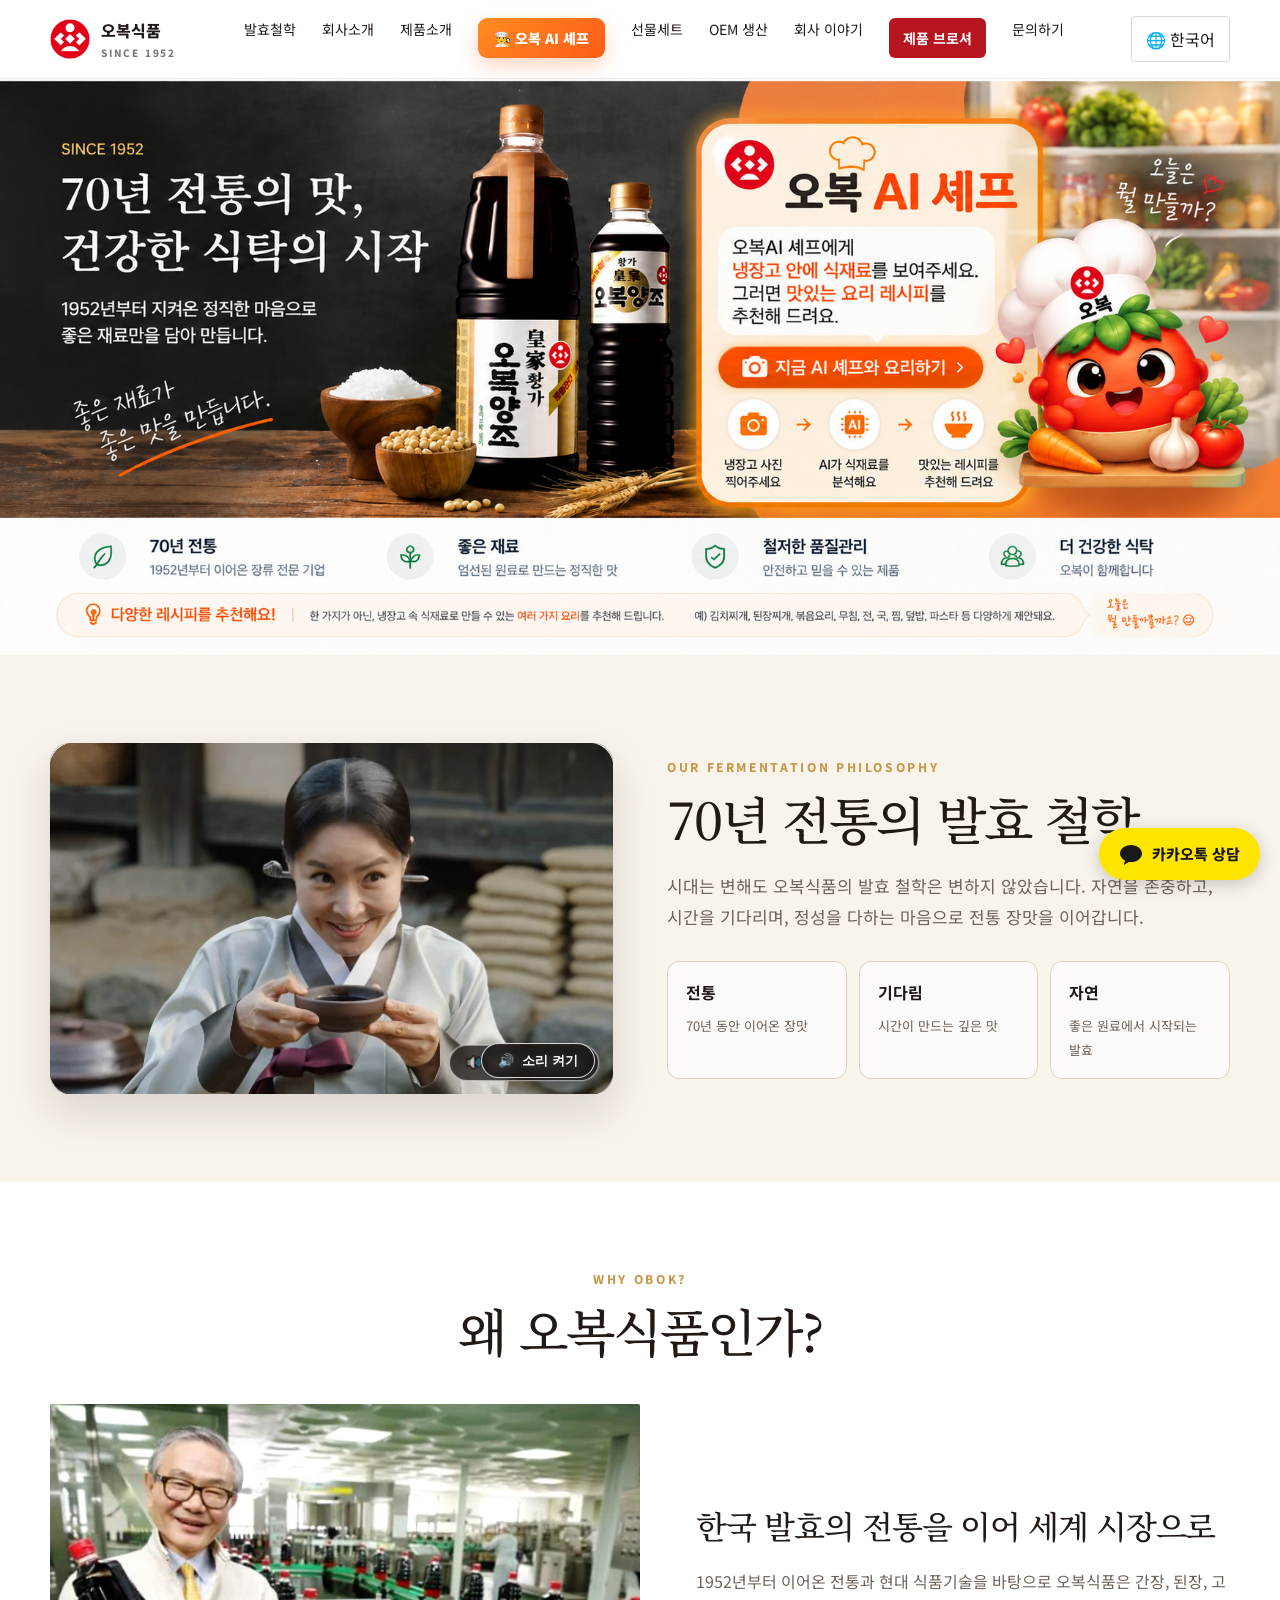
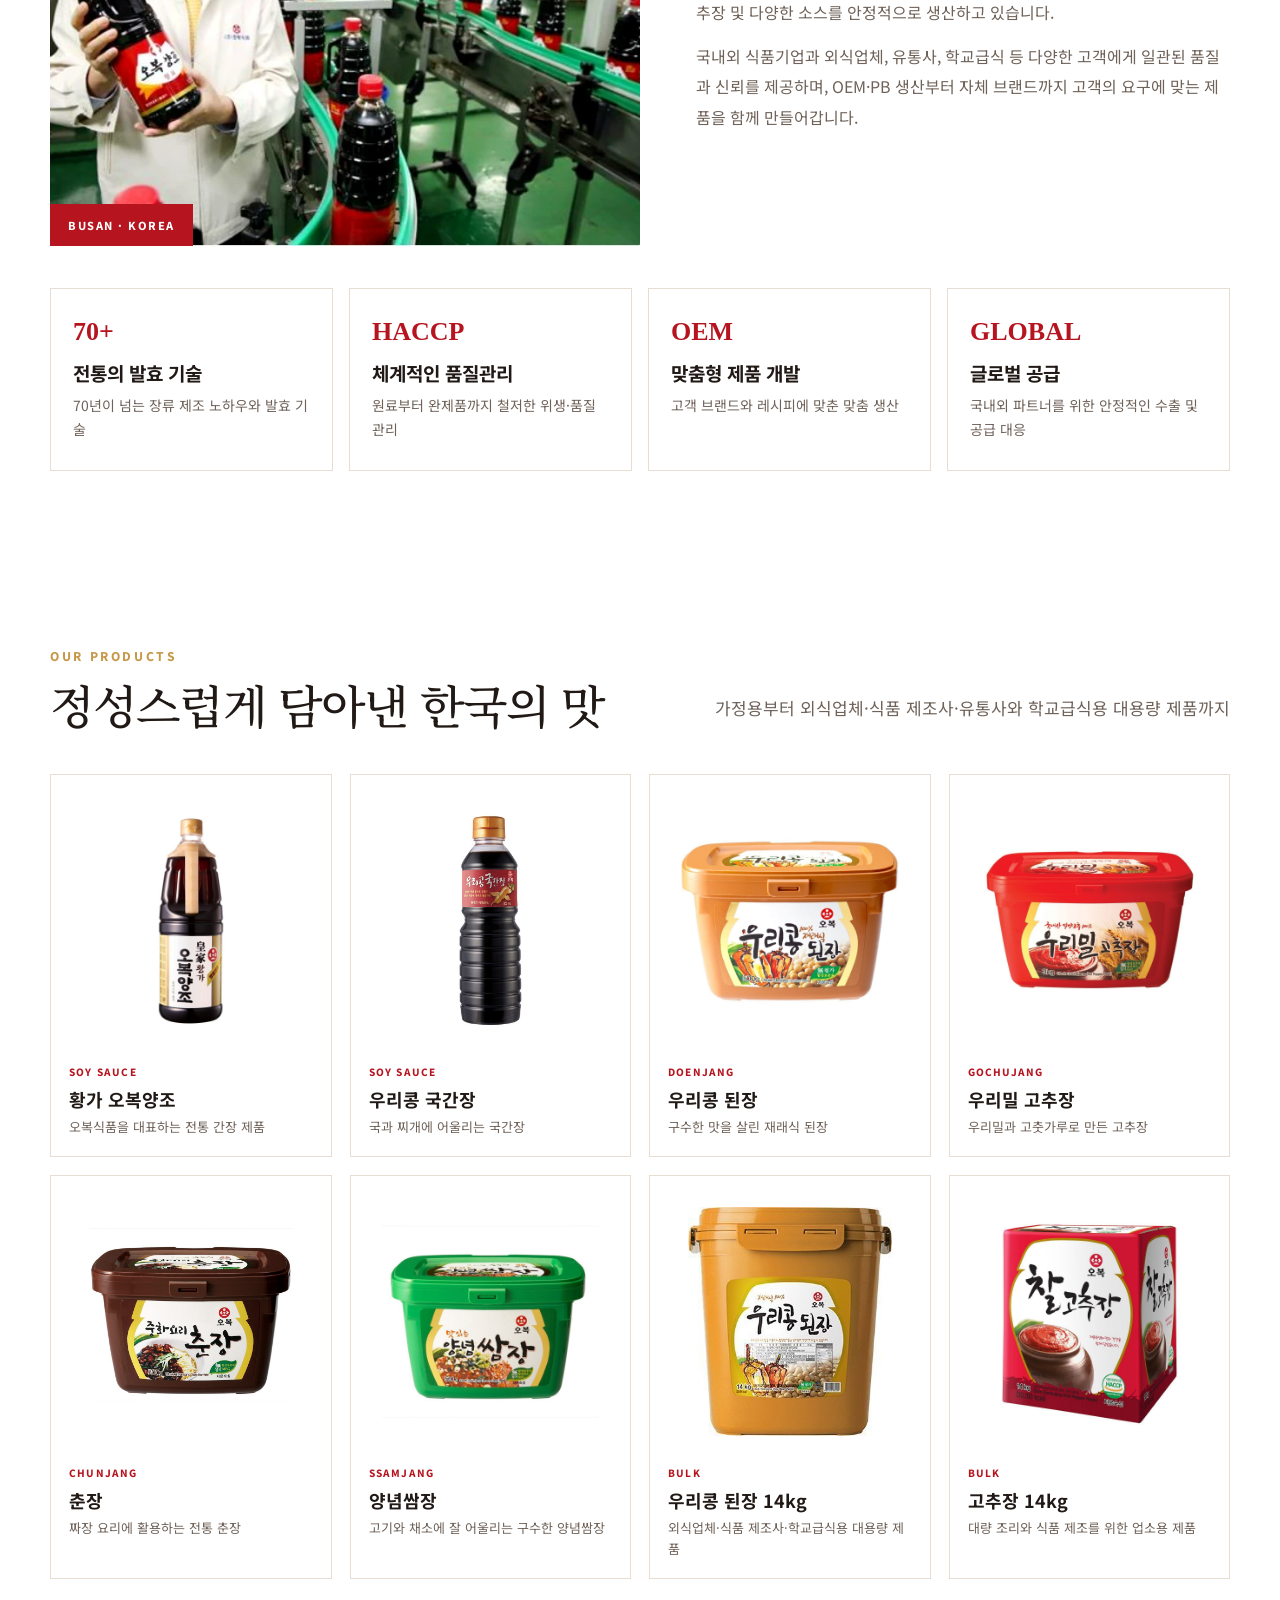
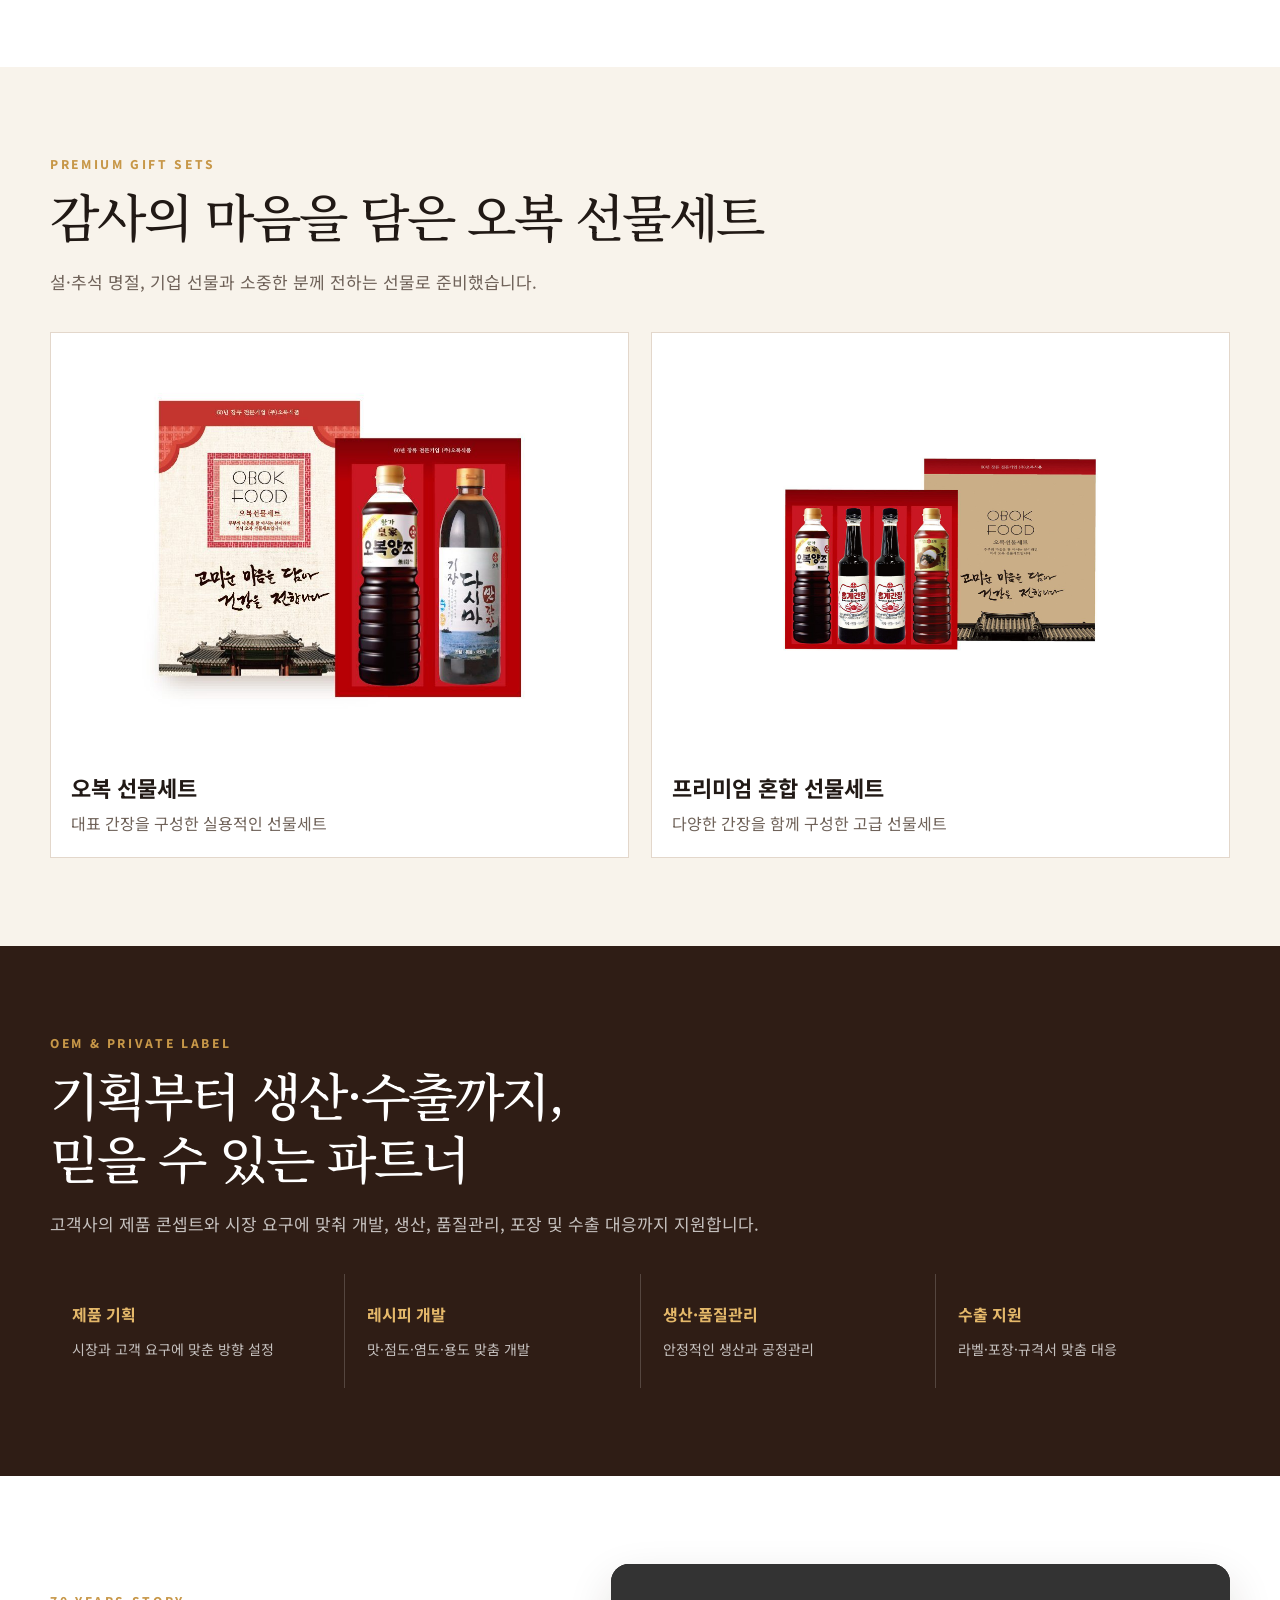
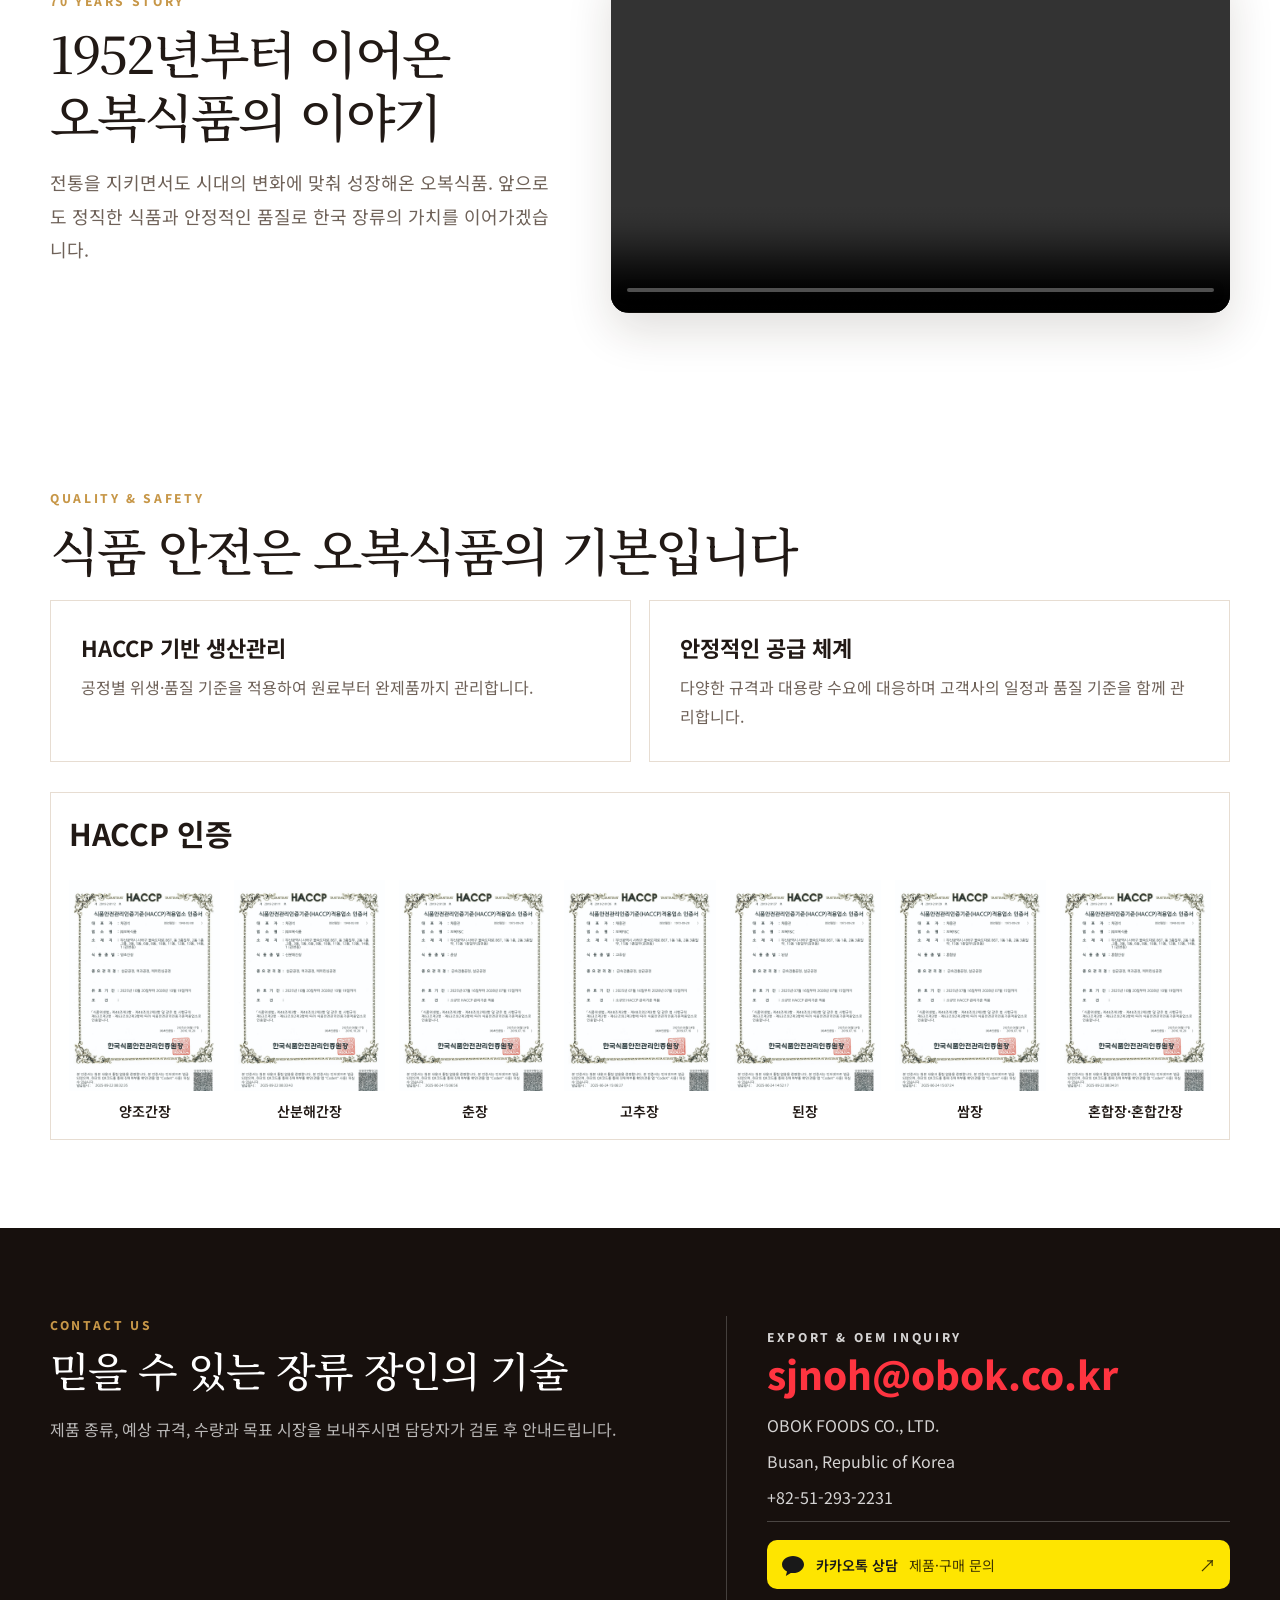
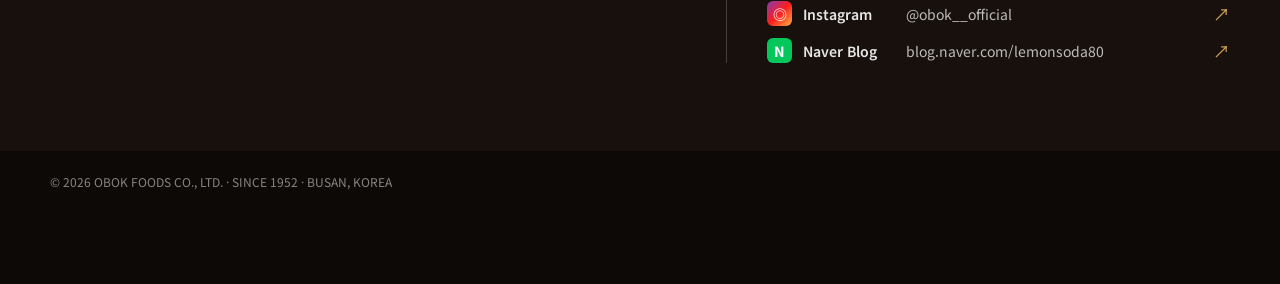
==== index.html @ f8848c3d "Add files via upload" ====
<!DOCTYPE html>
<html lang="ko">
<head>
<meta charset="utf-8">
<meta name="viewport" content="width=device-width,initial-scale=1,viewport-fit=cover">
<meta name="theme-color" content="#ffffff">
<title>오복식품 | 한국 장류·소스 제조업체 | OEM·PB 생산</title>
<meta name="description" content="1952년 설립된 오복식품. 간장, 된장, 고추장, 춘장과 다양한 소스를 생산하며 OEM·PB·학교급식·대용량 제품을 제공합니다.">
<link rel="canonical" href="https://obokfoods.com/">
<link rel="alternate" hreflang="ko" href="https://obokfoods.com/">
<link rel="alternate" hreflang="en" href="https://obokfoods.com/en/">
<link rel="alternate" hreflang="zh-CN" href="https://obokfoods.com/cn/">
<link rel="alternate" hreflang="ru" href="https://obokfoods.com/ru/">
<link rel="alternate" hreflang="es" href="https://obokfoods.com/es/">
<link rel="alternate" hreflang="x-default" href="https://obokfoods.com/en/">
<meta property="og:type" content="website">
<meta property="og:site_name" content="OBOK Foods">
<meta property="og:url" content="https://obokfoods.com/">
<meta property="og:title" content="오복식품 | 70년 전통의 장맛">
<meta property="og:description" content="정통 한국 장류를 만드는 믿을 수 있는 파트너">
<meta property="og:image" content="https://obokfoods.com/assets/obok-hero-ko-wide-final.jpg">
<style>
:root{
  --red:#b61520;--brown:#2f1d15;--gold:#c79748;--cream:#f8f3eb;
  --ink:#211915;--muted:#6f6259;--line:#e7ddd2;--white:#fff;
}
*{box-sizing:border-box}
html{scroll-behavior:smooth}
body{margin:0;color:var(--ink);font-family:"Noto Sans KR",sans-serif;background:#fff}
img,video{display:block;max-width:100%}
a{text-decoration:none;color:inherit}
.container{width:min(1180px,calc(100% - 40px));margin:auto}
header{position:sticky;top:0;z-index:100;background:rgba(255,255,255,.97);border-bottom:1px solid #eee}
.nav{height:78px;display:flex;align-items:center;justify-content:space-between;gap:24px}
.brand{display:flex;align-items:center;gap:11px;font-weight:800}
.brand img{width:40px;height:40px;object-fit:contain}
.brand small{display:block;font-size:10px;letter-spacing:.18em;color:#777;margin-top:3px}
.menu{display:flex;gap:26px;font-size:14px}
.lang{position:relative}
.lang summary{cursor:pointer;list-style:none;border:1px solid #d6d6d6;padding:10px 14px;border-radius:4px}
.lang-list{display:none;position:absolute;right:0;top:46px;background:#fff;border:1px solid #ddd;width:150px;box-shadow:0 12px 30px rgba(0,0,0,.12)}
.lang[open] .lang-list{display:block}
.lang-list a{display:block;padding:11px 14px}

/* HERO */
.hero{
  position:relative;
  min-height:0;
  aspect-ratio:1600 / 900;
  background-image:url("assets/obok-hero-ko-20260818.jpg");
  background-size:cover;
  background-position:center;
  background-repeat:no-repeat;
  overflow:hidden;
}
.hero::after{
  content:"";
  position:absolute;inset:0;
  background:transparent;
  pointer-events:none;
}
.hero-copy{opacity:0;pointer-events:none;
  position:relative;z-index:2;
  width:min(1180px,calc(100% - 40px));
  margin:auto;
  padding-top:235px;
}
.hero-copy-inner{max-width:520px;padding-left:28px}
.hero-kicker{font-family:"Noto Serif KR",serif;font-size:18px;letter-spacing:.04em;color:#ad1720;margin-bottom:16px}
.hero h1{
  font-family:"Noto Serif KR",serif;
  margin:0;
  font-size:clamp(42px,4.2vw,66px);
  line-height:1.12;
  letter-spacing:-.045em;
  font-weight:700;color:#2f1d15;
}
.hero h1 strong{display:block;color:#ad1720;font-weight:700;margin-top:5px}
.hero-lead{font-size:22px;font-weight:700;line-height:1.55;margin:24px 0 14px;color:#2f1d15;text-shadow:none}
.hero-desc{font-size:14px;line-height:1.8;color:#4a3a30;margin:0;text-shadow:none}

/* SECTIONS */
section.content{padding:88px 0}
.kicker{font-size:12px;font-weight:800;letter-spacing:.22em;color:var(--gold)}
h2{
  font-family:"Noto Serif KR",serif;
  font-size:clamp(34px,4vw,54px);line-height:1.22;letter-spacing:-.04em;
  margin:12px 0 20px;font-weight:500;
}
.section-copy{font-size:17px;line-height:1.85;color:var(--muted)}

/* Philosophy video */
.philosophy{background:var(--cream)}
.philosophy-wrap{display:grid;grid-template-columns:1fr 1fr;gap:54px;align-items:center}
.video-shell{border-radius:20px;overflow:hidden;background:#16120f;box-shadow:0 18px 45px rgba(39,26,17,.14)}
.video-shell video,.video-shell img{width:100%;aspect-ratio:16/10;object-fit:cover}.philosophy-video video{background:#16120f}
.philosophy-cards{display:grid;grid-template-columns:repeat(3,1fr);gap:12px;margin-top:28px}
.philosophy-card{padding:18px;border:1px solid #dfd2c4;background:rgba(255,255,255,.65);border-radius:12px}
.philosophy-card b{display:block;margin-bottom:8px}
.philosophy-card span{font-size:13px;color:var(--muted);line-height:1.55}

/* Why */
.why-head{text-align:center;max-width:750px;margin:0 auto 42px}
.why-grid{display:grid;grid-template-columns:repeat(4,1fr);gap:16px}
.why-card{padding:28px 22px;border:1px solid var(--line);background:#fff}
.why-card strong{display:block;color:var(--red);font:700 26px Georgia,serif;margin-bottom:12px}
.why-card h3{margin:0 0 8px;font-size:19px}
.why-card p{margin:0;color:var(--muted);font-size:14px;line-height:1.7}

/* Products */
.products{background:#fff}
.products-head{display:flex;align-items:end;justify-content:space-between;gap:30px;margin-bottom:34px}
.products-head h2{font-size:clamp(32px,3.6vw,48px);white-space:nowrap;margin-bottom:8px}.product-grid{display:grid;grid-template-columns:repeat(4,1fr);gap:18px}
.product-card{border:1px solid var(--line);background:#fff;padding:18px;transition:.25s}
.product-card:hover{transform:translateY(-4px);box-shadow:0 16px 34px rgba(38,24,15,.1)}
.product-image{height:255px;display:flex;align-items:center;justify-content:center;background:#fff;overflow:hidden}
.product-image img{width:100%;height:100%;object-fit:contain}
.product-card .tag{font-size:10px;color:var(--red);font-weight:800;letter-spacing:.12em;display:block;margin-top:16px}
.product-card h3{font-size:18px;margin:7px 0 5px}
.product-card p{font-size:13px;color:var(--muted);line-height:1.6;margin:0}

/* Gift */
.gifts{background:var(--cream)}
.gift-grid{display:grid;grid-template-columns:1fr 1fr;gap:22px;margin-top:34px}
.gift-card{background:#fff;border:1px solid #e3d7cb;padding:20px}
.gift-card img{width:100%;aspect-ratio:4/3;object-fit:contain;background:#fff}
.gift-card h3{font-size:22px;margin:16px 0 7px}
.gift-card p{margin:0;color:var(--muted);line-height:1.7}

/* OEM */
.oem{background:var(--brown);color:#fff}
.oem .section-copy{color:rgba(255,255,255,.72)}
.oem-grid{display:grid;grid-template-columns:repeat(4,1fr);gap:1px;background:rgba(255,255,255,.18);margin-top:34px}
.oem-grid div{background:var(--brown);padding:28px 22px}
.oem-grid b{color:#e4b86a;display:block;margin-bottom:10px}
.oem-grid span{color:rgba(255,255,255,.72);font-size:14px;line-height:1.6}

/* Story / history */
.story-wrap{display:grid;grid-template-columns:.9fr 1.1fr;gap:54px;align-items:center}
.story-video{border-radius:18px;overflow:hidden;background:#12100e;box-shadow:0 18px 45px rgba(39,26,17,.14)}
.story-video video{width:100%;aspect-ratio:16/9;object-fit:cover}
.story-copy .quote{font-size:18px;color:var(--muted);line-height:1.85}

/* Quality / Contact */
.quality{background:#fff}
.quality-grid{display:grid;grid-template-columns:1fr 1fr;gap:18px}
.quality-box{border:1px solid var(--line);padding:30px}
.quality-box h3{font-size:22px;margin:0 0 10px}
.quality-box p{margin:0;color:var(--muted);line-height:1.8}.haccp-photo{margin-top:30px;border:1px solid var(--line);background:#fff;padding:18px}.haccp-photo img{width:100%;height:auto}
.contact{background:#17100d;color:#fff}
.contact-wrap{display:grid;grid-template-columns:1.1fr .9fr;gap:60px}
.contact p{color:rgba(255,255,255,.7);line-height:1.8}
.contact-info{border-left:1px solid rgba(255,255,255,.2);padding-left:40px}
.email{color:#ff3440;font-size:clamp(27px,3vw,40px);font-weight:800;word-break:break-all}
.contact-info div:not(.email){margin-top:12px;color:rgba(255,255,255,.82)}
footer{padding:22px 0;background:#0d0907;color:rgba(255,255,255,.5);font-size:12px}

@media(max-width:960px){
  .menu{display:none}
  .philosophy-wrap,.story-wrap,.contact-wrap{grid-template-columns:1fr}
  .product-grid{grid-template-columns:repeat(2,1fr)}
  .why-grid,.oem-grid{grid-template-columns:repeat(2,1fr)}
  .contact-info{border-left:0;border-top:1px solid rgba(255,255,255,.2);padding:28px 0 0}
}
@media(max-width:650px){
  .nav{height:68px}
  .hero-copy{opacity:0;pointer-events:none;width:calc(100% - 28px)}
  .hero{min-height:590px;background-position:62% top}
  .hero-copy{opacity:0;pointer-events:none;padding-top:300px}
  .hero-copy-inner{max-width:100%}
  .hero h1{font-size:38px}
  .hero-lead{font-size:19px}
  .hero-desc{font-size:14px}
  section.content{padding:58px 0}
  .philosophy-cards,.product-grid,.why-grid,.gift-grid,.oem-grid,.quality-grid{grid-template-columns:1fr}
  .products-head{display:block}.products-head h2{white-space:normal;font-size:34px}
  .product-image{height:235px}
}

.philosophy-video{position:relative}
.sound-toggle{
 position:absolute;right:18px;bottom:16px;z-index:4;display:flex;align-items:center;gap:8px;
 border:1px solid rgba(255,255,255,.82);border-radius:999px;padding:10px 16px;
 background:rgba(24,20,17,.78);color:#fff;font:700 13px/1 "Malgun Gothic","Apple SD Gothic Neo",Arial,sans-serif;
 cursor:pointer;box-shadow:0 4px 16px rgba(0,0,0,.18);backdrop-filter:blur(6px)
}
.sound-toggle:hover{background:rgba(24,20,17,.92)}
.sound-toggle:focus-visible{outline:3px solid rgba(240,192,106,.7);outline-offset:3px}
@media(max-width:650px){.sound-toggle{right:12px;bottom:12px;padding:9px 13px;font-size:12px}}


.why-obok{background:#fff}
.why-story{
  display:grid;
  grid-template-columns:1.05fr .95fr;
  gap:56px;
  align-items:center;
  margin-top:26px;
}
.why-photo{position:relative}
.why-photo img{
  width:100%;
  aspect-ratio:4/3;
  object-fit:cover;
  border-radius:2px;
}
.why-photo-label{
  position:absolute;left:0;bottom:0;
  background:#b61520;color:#fff;
  padding:13px 18px;
  font-size:11px;font-weight:800;letter-spacing:.14em;
}
.why-copy h3{
  margin:0 0 20px;
  font-family:"Noto Serif KR",serif;
  font-size:clamp(27px,2.5vw,38px);
  line-height:1.32;
  white-space:nowrap;
  letter-spacing:-.04em;
  font-weight:500;
}
.why-copy p{
  margin:0 0 14px;
  color:var(--muted);
  font-size:16px;
  line-height:1.9;
}
.why-grid-spaced{margin-top:42px}
@media(max-width:960px){
  .why-story{grid-template-columns:1fr;gap:30px}
}


@media(min-width:651px) and (max-width:1180px){
  .hero{background-size:auto 100%;background-position:right center}
}

.contact-title{font-size:clamp(30px,3.2vw,46px);white-space:nowrap}
@media(max-width:650px){
  .why-copy h3{white-space:normal;font-size:31px}
  .contact-title{white-space:normal;font-size:34px}
}


@media(max-width:650px){
  .hero{
    min-height:610px;
    background-size:auto 100%;
    background-position:64% center;
  }
  .hero::after{
    background:linear-gradient(
      180deg,
      rgba(255,255,255,.86) 0%,
      rgba(255,255,255,.68) 36%,
      rgba(255,255,255,.18) 62%,
      rgba(255,255,255,0) 78%
    );
  }
  .hero-copy{opacity:0;pointer-events:none;
    padding-top:285px;
  }
  .hero-copy-inner{
    padding-left:0;
    max-width:100%;
  }
}


@media(max-width:650px){
  .hero{
    min-height:0;
    aspect-ratio:1600 / 900;
    background-size:cover;
    background-position:center;
  }
  .hero-copy{display:none}
}


.haccp-title{font-family:"Noto Sans KR",sans-serif;font-size:30px;margin:0 0 24px}
.haccp-cert-grid{display:grid;grid-template-columns:repeat(7,minmax(0,1fr));gap:14px;align-items:start}
.haccp-cert-grid figure{margin:0;text-align:center}
.haccp-cert-grid img{width:100%;aspect-ratio:0.707/1;object-fit:contain;background:#fff}
.haccp-cert-grid figcaption{font-family:"Noto Sans KR",sans-serif;font-size:14px;font-weight:600;margin-top:9px}
@media(max-width:1100px){.haccp-cert-grid{grid-template-columns:repeat(4,1fr)}}
@media(max-width:700px){.haccp-cert-grid{grid-template-columns:repeat(2,1fr)}}
.menu a[href="/brochure/"]{
  background:#b61520;
  color:#fff !important;
  padding:9px 14px;
  border-radius:6px;
  font-weight:700;
  transition:all .2s ease;
  display:inline-flex;
align-items:center;
justify-content:center;
line-height:1;
position:relative;
top:-1px;  
}

.menu a[href="/brochure/"]:hover{
  background:#94111a;
  color:#fff !important;
  transform:translateY(-1px);
}  
</style>

<style id="obok-v23-hero-final">
/* V23: desktop = true wide banner, mobile = original portrait photo */
.hero{
  position:relative!important;
  width:100%!important;
  height:clamp(480px,39vw,620px)!important;
min-height:0!important;
aspect-ratio:auto!important;
  overflow:hidden!important;
  background:#282926!important;
  padding:0!important;
}
.hero-picture{
  position:absolute!important;
  inset:0!important;
  display:block!important;
  width:100%!important;
  height:100%!important;
}
.obok-main-hero-image{
  display:block!important;
  width:100%!important;
  height:100%!important;
  object-fit:contain!important;
  object-position:right center!important;
}
.hero::after{
  content:""!important;
  position:absolute!important;
  inset:0!important;
  background:linear-gradient(90deg,rgba(13,13,12,.34) 0%,rgba(13,13,12,.13) 38%,rgba(13,13,12,0) 56%)!important;
  pointer-events:none!important;
}
.hero-copy{
  opacity:1!important;
  pointer-events:auto!important;
  position:absolute!important;
  z-index:3!important;
  inset:0!important;
  width:min(1180px,calc(100% - 40px))!important;
  margin:auto!important;
  padding:0!important;
  display:flex!important;
  align-items:center!important;
}
.hero-copy-inner{
  max-width:620px!important;
  padding-left:0!important;
  transform:translateY(-2%)!important;
}
.hero-kicker{
  font-family:"Noto Sans KR",sans-serif!important;
  font-size:14px!important;
  font-weight:700!important;
  letter-spacing:.16em!important;
  color:#d4a653!important;
  margin-bottom:17px!important;
}
.hero h1{
  font-family:"Noto Serif KR",serif!important;
  margin:0!important;
  font-size:clamp(42px,4.1vw,68px)!important;
  line-height:1.25!important;
  letter-spacing:-.045em!important;
  font-weight:600!important;
  color:#fff!important;
  text-shadow:0 2px 15px rgba(0,0,0,.22)!important;
}
.hero-lead{
  font-family:"Noto Sans KR",sans-serif!important;
  font-size:clamp(16px,1.35vw,21px)!important;
  font-weight:500!important;
  line-height:1.75!important;
  margin:25px 0 0!important;
  color:rgba(255,255,255,.90)!important;
  text-shadow:0 1px 8px rgba(0,0,0,.28)!important;
}

/* Keep existing product/photo ratio fixes */
.product-image img{width:100%!important;height:100%!important;object-fit:contain!important;object-position:center!important;padding:13px!important}
.product-card:first-child .product-image img{object-fit:contain!important;padding:13px!important}
.photo img{width:100%!important;height:auto!important;aspect-ratio:4/3!important;object-fit:contain!important;object-position:center!important;background:#fff!important}
.obok-video-card video,.obok-brand-video video{width:100%!important;height:100%!important}
.obok-brand-video{aspect-ratio:16/9!important}

@media(max-width:900px){
  .hero h1{font-size:42px!important}
  .hero-copy-inner{max-width:470px!important}
}
@media(max-width:768px){
  .hero{
    aspect-ratio:auto!important;
    height:72vh!important;
    min-height:520px!important;
    max-height:680px!important;
  }
  .obok-main-hero-image{
    object-fit:cover!important;
    object-position:center center!important;
  }
  .hero::after{background:none!important}
  .hero-copy{display:none!important}
}
</style>
<link rel="preconnect" href="https://fonts.googleapis.com">
<link rel="preconnect" href="https://fonts.gstatic.com" crossorigin>
<link href="https://fonts.googleapis.com/css2?family=Noto+Sans+KR:wght@400;500;600;700;800&family=Noto+Serif+KR:wght@500;600;700&display=swap" rel="stylesheet">

<style id="obok-hero-soft-blend-20260819-v2">
/* Desktop hero: place the photo on the right and fade its left edge into the dark copy area */
@media(min-width:769px){
  .hero{background:#20221f!important;}
  .hero-picture{
    inset:auto 0 0 auto!important;
    left:auto!important;
    right:0!important;
    top:0!important;
    bottom:0!important;
    width:62%!important;
    height:100%!important;
    overflow:hidden!important;
    -webkit-mask-image:linear-gradient(90deg,transparent 0%,rgba(0,0,0,.12) 7%,rgba(0,0,0,.42) 15%,rgba(0,0,0,.78) 25%,#000 38%)!important;
    mask-image:linear-gradient(90deg,transparent 0%,rgba(0,0,0,.12) 7%,rgba(0,0,0,.42) 15%,rgba(0,0,0,.78) 25%,#000 38%)!important;
    -webkit-mask-size:100% 100%!important;
    mask-size:100% 100%!important;
    -webkit-mask-repeat:no-repeat!important;
    mask-repeat:no-repeat!important;
  }
  .obok-main-hero-image{
    width:100%!important;
    height:100%!important;
    object-fit:cover!important;
    object-position:center center!important;
  }
  .hero::after{
    background:linear-gradient(90deg,rgba(25,27,24,.18) 0%,rgba(25,27,24,.10) 42%,rgba(25,27,24,0) 63%)!important;
  }
}
@media(max-width:768px){
  .hero-picture{
    inset:0!important;
    width:100%!important;
    height:100%!important;
    -webkit-mask-image:none!important;
    mask-image:none!important;
  }
  .obok-main-hero-image{object-fit:cover!important;object-position:center center!important;}
}

/* Contact social links */
.contact-social{margin-top:22px;padding-top:18px;border-top:1px solid rgba(255,255,255,.22);display:grid;gap:12px}
.contact-social a{display:flex;align-items:center;gap:11px;color:rgba(255,255,255,.9);font-size:14px;transition:.2s}
.contact-social a:hover{color:#fff;transform:translateX(2px)}
.social-icon{width:25px;height:25px;border-radius:6px;display:inline-flex;align-items:center;justify-content:center;font-weight:800;color:#fff;flex:0 0 25px}
.social-icon.instagram{background:linear-gradient(135deg,#833ab4,#fd1d1d,#fcb045)}
.social-icon.naver{background:#03c75a}
.social-name{min-width:92px;font-weight:600}
.social-value{color:rgba(255,255,255,.72)}
.social-arrow{margin-left:auto;color:#d4a653;font-size:17px}
@media(max-width:650px){.contact-social a{font-size:13px}.social-name{min-width:82px}.social-value{overflow-wrap:anywhere}}
</style>


<style id="obok-mobile-ai-chef-access-fix">
/* Mobile: keep the AI Chef directly accessible even when the desktop menu is hidden. */
.mobile-chef-link{display:none}
@media(max-width:960px){
  header .container.nav{gap:8px}
  .mobile-chef-link{
    display:inline-flex;align-items:center;justify-content:center;gap:4px;
    margin-left:auto;padding:9px 11px;border-radius:6px;
    background:#b61520;color:#fff;font-size:13px;font-weight:800;
    line-height:1;white-space:nowrap;box-shadow:0 2px 8px rgba(182,21,32,.18)
  }
  .mobile-chef-link:hover,.mobile-chef-link:focus{background:#94111a;color:#fff}
  .lang{margin-left:0}
}
@media(max-width:430px){
  header .container.nav{width:calc(100% - 24px)}
  .brand img{width:42px;height:42px}
  .brand span{font-size:20px}
  .brand small{font-size:10px}
  .mobile-chef-link{padding:9px 9px;font-size:12px}
  .lang summary{padding:9px 10px;font-size:13px}
}
@media(max-width:370px){
  .mobile-chef-link span{display:none}
  .mobile-chef-link{width:38px;padding:9px 0}
}
</style>

<style id="obok-home-v3-final">
.menu .ai-chef-nav-v3{
  display:inline-flex;align-items:center;justify-content:center;
  background:linear-gradient(135deg,#ff8c22,#ff5b16);color:#fff!important;
  padding:10px 16px;border-radius:9px;font-weight:900;
  box-shadow:0 8px 20px rgba(255,100,20,.26);position:relative;top:-1px;
}
.menu .ai-chef-nav-v3:hover{transform:translateY(-1px);box-shadow:0 10px 24px rgba(255,100,20,.33)}

.hero-v3{width:100%;background:#fff}
.hero-v3-desktop{position:relative;width:100%;overflow:hidden;background:#fff}
.hero-v3-desktop>img{display:block;width:100%;height:auto}
.hero-v3-cta-hit{
  position:absolute;left:57.1%;top:46.3%;width:20.2%;height:8.6%;
  border-radius:999px;z-index:3;
}
.hero-v3-cta-hit:hover{box-shadow:0 0 0 4px rgba(255,255,255,.20),0 0 28px rgba(255,116,28,.38)}
.hero-v3-mobile{display:none}

@media(max-width:768px){
  .hero-v3-desktop{display:none}
  .hero-v3-mobile{display:block;background:#fff}
  .hero-v3-product{
    position:relative;background:#292a27;overflow:hidden;
  }
  .hero-v3-product>img{
    width:100%;height:auto;object-fit:contain;object-position:center;
    display:block;background:#292a27;
  }
  .hero-v3-product::after{
    content:"";position:absolute;inset:0;
    background:linear-gradient(180deg,rgba(15,16,15,.03) 35%,rgba(15,16,15,.76) 100%);
    pointer-events:none;
  }
  .hero-v3-product-copy{
    position:absolute;z-index:2;left:22px;right:22px;bottom:24px;color:#fff;
    text-shadow:0 2px 10px rgba(0,0,0,.28);
  }
  .hero-v3-product-copy span{color:#f4b14a;font-weight:900;font-size:12px;letter-spacing:.14em}
  .hero-v3-product-copy h1{font-size:31px!important;line-height:1.24!important;margin:9px 0 12px!important;color:#fff!important}
  .hero-v3-product-copy p{font-size:15px;line-height:1.65;margin:0;font-weight:600}

  .hero-v3-mobile-ai{
    display:grid;grid-template-columns:1.2fr .8fr;align-items:end;gap:4px;
    min-height:430px;padding:24px 16px 0;
    background:linear-gradient(145deg,#ffb454,#ff7a22);color:#2e2118;overflow:hidden;
  }
  .hero-v3-mobile-copy{
    align-self:start;background:rgba(255,249,239,.96);border-radius:24px;
    padding:20px 17px;margin-bottom:18px;box-shadow:0 14px 30px rgba(135,63,18,.15);
  }
  .hero-v3-mobile-title{font-size:27px;font-weight:900;letter-spacing:-.05em;margin-bottom:13px}
  .hero-v3-mobile-title b{color:#f05b1a}
  .hero-v3-mobile-copy p{margin:0;background:#fff;padding:14px;border-radius:16px;font-size:14px;line-height:1.55}
  .hero-v3-mobile-copy em{font-style:normal;color:#f05b1a;font-weight:900}
  .hero-v3-mobile-btn{margin-top:13px;background:#f45c18;color:#fff;border-radius:999px;padding:12px 10px;text-align:center;font-weight:900}
  .hero-v3-mobile-steps{display:flex;justify-content:space-between;gap:6px;margin-top:13px;font-size:10px;font-weight:800;text-align:center}
  .hero-v3-mobile-ai>img{width:100%;align-self:end;filter:drop-shadow(0 12px 18px rgba(103,48,13,.20))}
  .hero-v3-mobile-features{
    display:grid;grid-template-columns:1fr 1fr;gap:1px;background:#e7e2d8;border-top:1px solid #e4dfd5;
  }
  .hero-v3-mobile-features>div{background:#faf8f3;padding:16px 14px}
  .hero-v3-mobile-features b{display:block;font-size:14px;margin-bottom:4px}
  .hero-v3-mobile-features small{display:block;color:#746b63;line-height:1.4;font-size:11px}
}
</style>


<style id="obok-mobile-ai-polish-v4">
@media(max-width:768px){
  /* Keep the Huangga hero as-is, but make the AI area a compact single-card composition */
  .hero-v3-mobile-ai{
    position:relative!important;
    display:block!important;
    min-height:0!important;
    padding:22px 14px 18px!important;
    background:linear-gradient(145deg,#ffb454 0%,#ff8d2d 55%,#ff7420 100%)!important;
    overflow:hidden!important;
  }

  .hero-v3-mobile-copy{
    position:relative!important;
    z-index:3!important;
    width:100%!important;
    min-height:330px!important;
    margin:0!important;
    padding:20px 18px 92px!important;
    background:rgba(255,249,239,.97)!important;
    border-radius:26px!important;
    box-shadow:0 14px 30px rgba(135,63,18,.15)!important;
    text-align:left!important;
  }

  .hero-v3-mobile-title{
    font-size:28px!important;
    line-height:1.15!important;
    margin-bottom:14px!important;
    white-space:nowrap!important;
  }

  .hero-v3-mobile-copy p{
    margin:0!important;
    padding:15px 16px!important;
    border-radius:17px!important;
    background:#fff!important;
    font-size:15px!important;
    line-height:1.62!important;
    max-width:100%!important;
  }

  .hero-v3-mobile-btn{
    margin-top:14px!important;
    padding:13px 16px!important;
    font-size:15px!important;
    border-radius:999px!important;
    text-align:center!important;
    white-space:nowrap!important;
  }

  .hero-v3-mobile-steps{
    position:absolute!important;
    left:18px!important;
    right:18px!important;
    bottom:18px!important;
    display:grid!important;
    grid-template-columns:repeat(3,1fr)!important;
    gap:8px!important;
    margin:0!important;
    font-size:10px!important;
    line-height:1.25!important;
    text-align:center!important;
  }

  .hero-v3-mobile-steps span{
    display:flex!important;
    align-items:center!important;
    justify-content:center!important;
    min-height:34px!important;
    padding:6px 4px!important;
    border-radius:10px!important;
    background:#fff7ef!important;
    color:#5c4030!important;
    font-weight:800!important;
  }

  .hero-v3-mobile-ai>img{
    position:absolute!important;
    z-index:4!important;
    right:-6px!important;
    bottom:12px!important;
    width:132px!important;
    max-width:34vw!important;
    height:auto!important;
    margin:0!important;
    filter:drop-shadow(0 10px 16px rgba(103,48,13,.18))!important;
    pointer-events:none!important;
  }

  .hero-v3-mobile-features{
    grid-template-columns:1fr 1fr!important;
  }
}

@media(max-width:430px){
  .hero-v3-mobile-copy{
    min-height:315px!important;
    padding:18px 16px 86px!important;
  }
  .hero-v3-mobile-title{
    font-size:25px!important;
  }
  .hero-v3-mobile-copy p{
    font-size:14px!important;
    line-height:1.56!important;
    padding:14px!important;
  }
  .hero-v3-mobile-btn{
    font-size:14px!important;
    padding:12px 12px!important;
  }
  .hero-v3-mobile-ai>img{
    width:116px!important;
    right:-4px!important;
    bottom:14px!important;
  }
  .hero-v3-mobile-steps{
    left:14px!important;
    right:130px!important;
    grid-template-columns:1fr!important;
    gap:5px!important;
  }
  .hero-v3-mobile-steps span{
    min-height:28px!important;
    font-size:9px!important;
  }
}
</style>


<style id="obok-mobile-ai-white-v5">
@media(max-width:768px){
  /* Mobile AI Chef section: white background, compact layout, mascot beside title */
  .hero-v3-mobile-ai{
    position:relative!important;
    display:block!important;
    min-height:0!important;
    padding:0!important;
    background:#fff!important;
    color:#2e2118!important;
    overflow:hidden!important;
    border-top:1px solid #eee8df!important;
  }

  .hero-v3-mobile-copy{
    position:relative!important;
    z-index:3!important;
    width:100%!important;
    min-height:0!important;
    margin:0!important;
    padding:28px 18px 22px!important;
    background:#fff!important;
    border-radius:0!important;
    box-shadow:none!important;
    text-align:left!important;
  }

  .hero-v3-mobile-title{
    min-height:82px!important;
    padding-right:145px!important;
    margin:0 0 8px!important;
    font-size:29px!important;
    line-height:1.16!important;
    font-weight:900!important;
    letter-spacing:-.055em!important;
    white-space:nowrap!important;
  }
  .hero-v3-mobile-title b{color:#f15a1b!important}

  .hero-v3-mobile-copy p{
    margin:0!important;
    padding:0 130px 0 0!important;
    max-width:none!important;
    background:transparent!important;
    border-radius:0!important;
    font-size:15px!important;
    line-height:1.62!important;
    color:#2f2925!important;
  }
  .hero-v3-mobile-copy p strong{font-weight:800!important}
  .hero-v3-mobile-copy em{
    font-style:normal!important;
    color:#f15a1b!important;
    font-weight:900!important;
  }

  .hero-v3-mobile-btn{
    margin:22px 0 18px!important;
    padding:15px 18px!important;
    border-radius:999px!important;
    background:linear-gradient(135deg,#ff781f,#f35417)!important;
    color:#fff!important;
    font-size:16px!important;
    font-weight:900!important;
    text-align:center!important;
    white-space:nowrap!important;
    box-shadow:0 8px 18px rgba(243,84,23,.16)!important;
  }

  .hero-v3-mobile-steps{
    position:static!important;
    display:grid!important;
    grid-template-columns:repeat(3,1fr)!important;
    gap:8px!important;
    margin:0!important;
    padding:0!important;
    text-align:center!important;
  }
  .hero-v3-mobile-steps span{
    min-height:66px!important;
    display:flex!important;
    align-items:center!important;
    justify-content:center!important;
    padding:9px 6px!important;
    border:1px solid #f0e6dc!important;
    border-radius:14px!important;
    background:#fff!important;
    color:#4e4037!important;
    font-size:10px!important;
    font-weight:800!important;
    line-height:1.28!important;
  }

  .hero-v3-mobile-ai>img{
    position:absolute!important;
    z-index:4!important;
    top:18px!important;
    right:12px!important;
    bottom:auto!important;
    width:142px!important;
    max-width:36vw!important;
    height:auto!important;
    margin:0!important;
    filter:drop-shadow(0 7px 10px rgba(90,55,35,.12))!important;
    pointer-events:none!important;
  }

  .hero-v3-mobile-features{
    margin-top:0!important;
    border-top:1px solid #eee8df!important;
  }
}

@media(max-width:430px){
  .hero-v3-mobile-title{
    min-height:74px!important;
    padding-right:128px!important;
    font-size:27px!important;
  }
  .hero-v3-mobile-copy p{
    padding-right:112px!important;
    font-size:14px!important;
    line-height:1.58!important;
  }
  .hero-v3-mobile-ai>img{
    width:125px!important;
    max-width:35vw!important;
    right:8px!important;
    top:16px!important;
  }
  .hero-v3-mobile-btn{
    margin-top:19px!important;
    font-size:15px!important;
    padding:14px 12px!important;
  }
  .hero-v3-mobile-steps span{
    min-height:60px!important;
    font-size:9px!important;
    padding:8px 4px!important;
  }
}
</style>

<style id="obok-kakao-contact-style">
.obok-kakao-float{position:fixed;right:max(20px,env(safe-area-inset-right));bottom:calc(20px + env(safe-area-inset-bottom));z-index:110;display:inline-flex;align-items:center;gap:9px;min-height:52px;padding:13px 20px;border-radius:999px;background:#fee500;color:#191919;font-size:15px;font-weight:800;line-height:1.3;box-shadow:0 4px 18px rgba(0,0,0,.2)}
.obok-kakao-float:hover{background:#ffed46}
.obok-kakao-float:focus-visible,.obok-kakao-contact:focus-visible{outline:3px solid #b61520;outline-offset:4px}
.obok-kakao-icon{width:24px;height:24px;flex:0 0 24px;display:block}
.contact-social .obok-kakao-contact{padding:12px 14px;border-radius:10px;background:#fee500;color:#191919}
.contact-social .obok-kakao-contact:hover{color:#191919;background:#ffed46}
.obok-kakao-contact .social-value,.obok-kakao-contact .social-arrow{color:#403600}
.obok-kakao-contact .social-name{min-width:0}
footer{padding-bottom:calc(94px + env(safe-area-inset-bottom))}
@media(max-width:650px){.obok-kakao-float{right:max(14px,env(safe-area-inset-right));bottom:calc(14px + env(safe-area-inset-bottom));padding:12px 16px;min-height:48px;font-size:14px}.obok-kakao-contact{flex-wrap:wrap}.obok-kakao-contact .social-value{font-size:12px}}
</style>
</head>
<body>
<header>
  <div class="container nav">
    <a class="brand" href="/">
      <img src="assets/obok-logo-mark.png" alt="오복식품 로고">
      <span>오복식품<small>SINCE 1952</small></span>
    </a>
    <nav class="menu">
      <a href="#philosophy">발효철학</a>
      <a href="#about">회사소개</a>
      <a href="#products">제품소개</a>
      <a class="ai-chef-nav-v3" href="/chef/">👨‍🍳 오복 AI 셰프</a>
      <a href="#gifts">선물세트</a>
      <a href="#oem">OEM 생산</a>
      <a href="#story">회사 이야기</a>
     <a href="/brochure/">제품 브로셔</a>
      <a href="#contact">문의하기</a>
    </nav>
    <a class="mobile-chef-link" href="/chef/" aria-label="오복 AI 요리사 열기">👨‍🍳 <span>AI 셰프</span></a>
    <details class="lang">
      <summary>🌐 한국어</summary>
      <div class="lang-list">
        <a href="https://obokfoods.com/">한국어</a>
        <a href="https://obokfoods.com/en/">English</a>
        <a href="https://obokfoods.com/cn/">简体中文</a>
        <a href="https://obokfoods.com/ru/">Русский</a>
        <a href="https://obokfoods.com/es/">Español</a>
      </div>
    </details>
  </div>
</header>

<main>
  <!-- OBOK Korean V16 FINAL: woman fermentation video + full-photo hero + products + gifts + HACCP -->

  <section class="hero-v3" aria-label="오복식품과 오복 AI 셰프">
    <div class="hero-v3-desktop">
      <img src="assets/obok-ai-hero-desktop-v3.jpg"
           alt="황가 오복양조 간장과 오복 AI 셰프 소개">
      <a class="hero-v3-cta-hit" href="/chef/" aria-label="지금 오복 AI 셰프와 요리하기"></a>
    </div>

    <div class="hero-v3-mobile">
      <section class="hero-v3-product">
        <img src="assets/obok-hero-soysauce-original.jpg" alt="황가 오복양조 간장 제품">
        <div class="hero-v3-product-copy">
          <span>SINCE 1952</span>
          <h1>70년 전통의 맛,<br>건강한 식탁의 시작</h1>
          <p>1952년부터 지켜온 정직한 마음으로<br>좋은 재료만을 담아 만듭니다.</p>
        </div>
      </section>
      <a class="hero-v3-mobile-ai" href="/chef/">
        <div class="hero-v3-mobile-copy">
          <div class="hero-v3-mobile-title">👨‍🍳 오복 <b>AI 셰프</b></div>
          <p><strong>오복AI 셰프에게<br><em>냉장고 안에 식재료</em>를 보여주세요.</strong><br>
             그러면 <em>맛있는 요리 레시피</em>를<br>추천해 드려요.</p>
          <div class="hero-v3-mobile-btn">📷 지금 AI 셰프와 요리하기 ›</div>
          <div class="hero-v3-mobile-steps">
            <span>📷 냉장고 사진</span><span>AI 식재료 분석</span><span>🍲 다양한 레시피</span>
          </div>
        </div>
        <img src="assets/obok-ai-chef-mascot.png" alt="오복 AI 셰프 캐릭터">
      </a>
      <div class="hero-v3-mobile-features">
        <div><b>70년 전통</b><small>1952년부터 이어온 장류 전문 기업</small></div>
        <div><b>좋은 재료</b><small>엄선된 원료로 만드는 정직한 맛</small></div>
        <div><b>철저한 품질관리</b><small>안전하고 믿을 수 있는 제품</small></div>
        <div><b>다양한 레시피</b><small>냉장고 재료로 여러 요리를 추천</small></div>
      </div>
    </div>
  </section>


  <section id="philosophy" class="content philosophy">
    <div class="container philosophy-wrap">
      <div class="video-shell philosophy-video">
        <video id="philosophyVideo" autoplay muted loop playsinline preload="metadata"
               poster="assets/fermentation-philosophy-poster.webp"
               aria-label="전통 발효의 맛을 살피는 영상">
          <source src="assets/obok-fermentation-woman.mp4" type="video/mp4">
          사용 중인 브라우저에서 영상을 재생할 수 없습니다.
        </video>
        <button type="button" class="sound-toggle" id="philosophySoundBtn"
                aria-label="발효 철학 영상 소리 켜기" aria-pressed="false">
          <span class="sound-icon" aria-hidden="true">🔊</span>
          <span class="sound-label">소리 켜기</span>
        </button>
      </div>
      <div>
        <div class="kicker">OUR FERMENTATION PHILOSOPHY</div>
        <h2>70년 전통의 발효 철학</h2>
        <p class="section-copy">시대는 변해도 오복식품의 발효 철학은 변하지 않았습니다. 자연을 존중하고, 시간을 기다리며, 정성을 다하는 마음으로 전통 장맛을 이어갑니다.</p>
        <div class="philosophy-cards">
          <div class="philosophy-card"><b>전통</b><span>70년 동안 이어온 장맛</span></div>
          <div class="philosophy-card"><b>기다림</b><span>시간이 만드는 깊은 맛</span></div>
          <div class="philosophy-card"><b>자연</b><span>좋은 원료에서 시작되는 발효</span></div>
        </div>
      </div>
    </div>
  </section>

  <section id="about" class="content why-obok">
    <div class="container">
      <div class="why-head">
        <div class="kicker">WHY OBOK?</div>
        <h2>왜 오복식품인가?</h2>
      </div>

      <div class="why-story">
        <div class="why-photo">
          <img src="assets/obok-representative-production.webp" alt="오복식품 생산 현장에서 제품을 소개하는 모습">
          <span class="why-photo-label">BUSAN · KOREA</span>
        </div>
        <div class="why-copy">
          <h3>한국 발효의 전통을 이어 세계 시장으로</h3>
          <p>1952년부터 이어온 전통과 현대 식품기술을 바탕으로 오복식품은 간장, 된장, 고추장 및 다양한 소스를 안정적으로 생산하고 있습니다.</p>
          <p>국내외 식품기업과 외식업체, 유통사, 학교급식 등 다양한 고객에게 일관된 품질과 신뢰를 제공하며, OEM·PB 생산부터 자체 브랜드까지 고객의 요구에 맞는 제품을 함께 만들어갑니다.</p>
        </div>
      </div>

      <div class="why-grid why-grid-spaced">
        <div class="why-card"><strong>70+</strong><h3>전통의 발효 기술</h3><p>70년이 넘는 장류 제조 노하우와 발효 기술</p></div>
        <div class="why-card"><strong>HACCP</strong><h3>체계적인 품질관리</h3><p>원료부터 완제품까지 철저한 위생·품질 관리</p></div>
        <div class="why-card"><strong>OEM</strong><h3>맞춤형 제품 개발</h3><p>고객 브랜드와 레시피에 맞춘 맞춤 생산</p></div>
        <div class="why-card"><strong>GLOBAL</strong><h3>글로벌 공급</h3><p>국내외 파트너를 위한 안정적인 수출 및 공급 대응</p></div>
      </div>
    </div>
  </section>

  <section id="products" class="content products">
    <div class="container">
      <div class="products-head">
        <div>
          <div class="kicker">OUR PRODUCTS</div>
          <h2>정성스럽게 담아낸 한국의 맛</h2>
        </div>
        <p class="section-copy">가정용부터 외식업체·식품 제조사·유통사와 학교급식용 대용량 제품까지</p>
      </div>
      <div class="product-grid">
        <article class="product-card">
          <div class="product-image"><img src="assets/royal_soy.jpg" alt="황가 오복양조"></div>
          <span class="tag">SOY SAUCE</span><h3>황가 오복양조</h3><p>오복식품을 대표하는 전통 간장 제품</p>
        </article>
        <article class="product-card">
          <div class="product-image"><img src="assets/soybean_soup_soy.jpg" alt="우리콩 국간장"></div>
          <span class="tag">SOY SAUCE</span><h3>우리콩 국간장</h3><p>국과 찌개에 어울리는 국간장</p>
        </article>
        <article class="product-card">
          <div class="product-image"><img src="assets/doenjang_500.jpg" alt="우리콩 된장"></div>
          <span class="tag">DOENJANG</span><h3>우리콩 된장</h3><p>구수한 맛을 살린 재래식 된장</p>
        </article>
        <article class="product-card">
          <div class="product-image"><img src="assets/gochujang_3kg.jpg" alt="우리밀 고추장"></div>
          <span class="tag">GOCHUJANG</span><h3>우리밀 고추장</h3><p>우리밀과 고춧가루로 만든 고추장</p>
        </article>
        <article class="product-card">
          <div class="product-image"><img src="assets/chunjang_500.jpg" alt="춘장"></div>
          <span class="tag">CHUNJANG</span><h3>춘장</h3><p>짜장 요리에 활용하는 전통 춘장</p>
        </article>
        <article class="product-card">
          <div class="product-image"><img src="assets/ssamjang_500.jpg" alt="오복 양념쌈장 500g"></div>
          <span class="tag">SSAMJANG</span><h3>양념쌈장</h3><p>고기와 채소에 잘 어울리는 구수한 양념쌈장</p>
        </article>
        <article class="product-card">
          <div class="product-image"><img src="assets/doenjang_14kg.jpg" alt="우리콩 된장 14kg"></div>
          <span class="tag">BULK</span><h3>우리콩 된장 14kg</h3><p>외식업체·식품 제조사·학교급식용 대용량 제품</p>
        </article>
        <article class="product-card">
          <div class="product-image"><img src="assets/gochujang_14kg.jpg" alt="고추장 14kg"></div>
          <span class="tag">BULK</span><h3>고추장 14kg</h3><p>대량 조리와 식품 제조를 위한 업소용 제품</p>
        </article>
      </div>
    </div>
  </section>

  <section id="gifts" class="content gifts">
    <div class="container">
      <div class="kicker">PREMIUM GIFT SETS</div>
      <h2>감사의 마음을 담은 오복 선물세트</h2>
      <p class="section-copy">설·추석 명절, 기업 선물과 소중한 분께 전하는 선물로 준비했습니다.</p>
      <div class="gift-grid">
        <article class="gift-card">
          <img src="assets/gift_set_2.jpg" alt="오복 선물세트 2종">
          <h3>오복 선물세트</h3><p>대표 간장을 구성한 실용적인 선물세트</p>
        </article>
        <article class="gift-card">
          <img src="assets/gift_set_4.jpg" alt="오복 선물세트 4종">
          <h3>프리미엄 혼합 선물세트</h3><p>다양한 간장을 함께 구성한 고급 선물세트</p>
        </article>
      </div>
    </div>
  </section>

  <section id="oem" class="content oem">
    <div class="container">
      <div class="kicker">OEM & PRIVATE LABEL</div>
      <h2>기획부터 생산·수출까지,<br>믿을 수 있는 파트너</h2>
      <p class="section-copy">고객사의 제품 콘셉트와 시장 요구에 맞춰 개발, 생산, 품질관리, 포장 및 수출 대응까지 지원합니다.</p>
      <div class="oem-grid">
        <div><b>제품 기획</b><span>시장과 고객 요구에 맞춘 방향 설정</span></div>
        <div><b>레시피 개발</b><span>맛·점도·염도·용도 맞춤 개발</span></div>
        <div><b>생산·품질관리</b><span>안정적인 생산과 공정관리</span></div>
        <div><b>수출 지원</b><span>라벨·포장·규격서 맞춤 대응</span></div>
      </div>
    </div>
  </section>

  <section id="story" class="content">
    <div class="container story-wrap">
      <div class="story-copy">
        <div class="kicker">70 YEARS STORY</div>
        <h2>1952년부터 이어온<br>오복식품의 이야기</h2>
        <p class="quote">전통을 지키면서도 시대의 변화에 맞춰 성장해온 오복식품. 앞으로도 정직한 식품과 안정적인 품질로 한국 장류의 가치를 이어가겠습니다.</p>
      </div>
      <div class="story-video">
        <video controls playsinline preload="metadata">
          <source src="assets/obok-brand-20s.mp4" type="video/mp4">
          사용 중인 브라우저에서 영상을 재생할 수 없습니다.
        </video>
      </div>
    </div>
  </section>

  <section class="content quality">
    <div class="container">
      <div class="kicker">QUALITY & SAFETY</div>
      <h2>식품 안전은 오복식품의 기본입니다</h2>
      <div class="quality-grid">
        <div class="quality-box"><h3>HACCP 기반 생산관리</h3><p>공정별 위생·품질 기준을 적용하여 원료부터 완제품까지 관리합니다.</p></div>
        <div class="quality-box"><h3>안정적인 공급 체계</h3><p>다양한 규격과 대용량 수요에 대응하며 고객사의 일정과 품질 기준을 함께 관리합니다.</p></div>
      </div>
      <div class="haccp-photo">
        <h3 class="haccp-title">HACCP 인증</h3>
        <div class="haccp-cert-grid">
          <figure><img src="assets/haccp-brewed-soy.jpg" alt="양조간장 HACCP 인증서"><figcaption>양조간장</figcaption></figure>
          <figure><img src="assets/haccp-hydrolyzed-soy.jpg" alt="산분해간장 HACCP 인증서"><figcaption>산분해간장</figcaption></figure>
          <figure><img src="assets/haccp-chunjang.jpg" alt="춘장 HACCP 인증서"><figcaption>춘장</figcaption></figure>
          <figure><img src="assets/haccp-gochujang.jpg" alt="고추장 HACCP 인증서"><figcaption>고추장</figcaption></figure>
          <figure><img src="assets/haccp-doenjang.jpg" alt="된장 HACCP 인증서"><figcaption>된장</figcaption></figure>
          <figure><img src="assets/haccp-ssamjang.jpg" alt="쌈장 HACCP 인증서"><figcaption>쌈장</figcaption></figure>
          <figure><img src="assets/haccp-mixed-soy.jpg" alt="혼합간장 HACCP 인증서"><figcaption>혼합장·혼합간장</figcaption></figure>
        </div>
      </div>
    </div>
  </section>

  <section id="contact" class="content contact">
    <div class="container contact-wrap">
      <div>
        <div class="kicker">CONTACT US</div>
        <h2 class="contact-title">믿을 수 있는 장류 장인의 기술</h2>
        <p>제품 종류, 예상 규격, 수량과 목표 시장을 보내주시면 담당자가 검토 후 안내드립니다.</p>
      </div>
      <div class="contact-info">
        <div class="kicker">EXPORT & OEM INQUIRY</div>
        <div class="email">sjnoh@obok.co.kr</div>
        <div>OBOK FOODS CO., LTD.</div>
        <div>Busan, Republic of Korea</div>
        <div>+82-51-293-2231</div>
        <div class="contact-social">
          <a class="obok-kakao-contact" href="https://pf.kakao.com/_SxjfxiX/chat" target="_blank" rel="noopener noreferrer" aria-label="오복식품 카카오톡 상담 새 창에서 열기">
            <svg class="obok-kakao-icon" viewBox="0 0 24 24" aria-hidden="true" focusable="false"><path fill="currentColor" d="M12 3C5.9 3 1 6.8 1 11.5c0 3 2 5.6 5 7.1L4.8 23l5-3.1c.7.1 1.5.2 2.2.2 6.1 0 11-3.8 11-8.6S18.1 3 12 3Z"/></svg>
            <span class="social-name">카카오톡 상담</span>
            <span class="social-value">제품·구매 문의</span>
            <span class="social-arrow">↗</span>
          </a>
          <a href="https://www.instagram.com/obok__official?utm_source=qr" target="_blank" rel="noopener noreferrer" aria-label="오복식품 공식 Instagram 새 창에서 열기">
            <span class="social-icon instagram">◎</span>
            <span class="social-name">Instagram</span>
            <span class="social-value">@obok__official</span>
            <span class="social-arrow">↗</span>
          </a>
          <a href="https://blog.naver.com/lemonsoda80" target="_blank" rel="noopener noreferrer" aria-label="오복식품 Naver Blog 새 창에서 열기">
            <span class="social-icon naver">N</span>
            <span class="social-name">Naver Blog</span>
            <span class="social-value">blog.naver.com/lemonsoda80</span>
            <span class="social-arrow">↗</span>
          </a>
        </div>
      </div>
    </div>
  </section>
</main>

<footer><div class="container">© 2026 OBOK FOODS CO., LTD. · SINCE 1952 · BUSAN, KOREA</div></footer>

<a class="obok-kakao-float" href="https://pf.kakao.com/_SxjfxiX/chat" target="_blank" rel="noopener noreferrer" aria-label="오복식품 카카오톡 상담 새 창에서 열기">
  <svg class="obok-kakao-icon" viewBox="0 0 24 24" aria-hidden="true" focusable="false"><path fill="currentColor" d="M12 3C5.9 3 1 6.8 1 11.5c0 3 2 5.6 5 7.1L4.8 23l5-3.1c.7.1 1.5.2 2.2.2 6.1 0 11-3.8 11-8.6S18.1 3 12 3Z"/></svg>
  <span>카카오톡 상담</span>
</a>

<script>
(function(){
 const video=document.getElementById('philosophyVideo');
 const btn=document.getElementById('philosophySoundBtn');
 if(!video||!btn)return;
 const icon=btn.querySelector('.sound-icon');
 const label=btn.querySelector('.sound-label');
 function render(){
   const on=!video.muted;
   icon.textContent=on?'🔇':'🔊';
   label.textContent=on?'소리 끄기':'소리 켜기';
   btn.setAttribute('aria-pressed',on?'true':'false');
   btn.setAttribute('aria-label',on?'발효 철학 영상 소리 끄기':'발효 철학 영상 소리 켜기');
 }
 btn.addEventListener('click',async function(){
   video.muted=!video.muted;
   if(video.paused){try{await video.play();}catch(e){}}
   render();
 });
 video.muted=true; render();
 const p=video.play(); if(p&&p.catch)p.catch(function(){});
})();
</script>

</body>
</html>
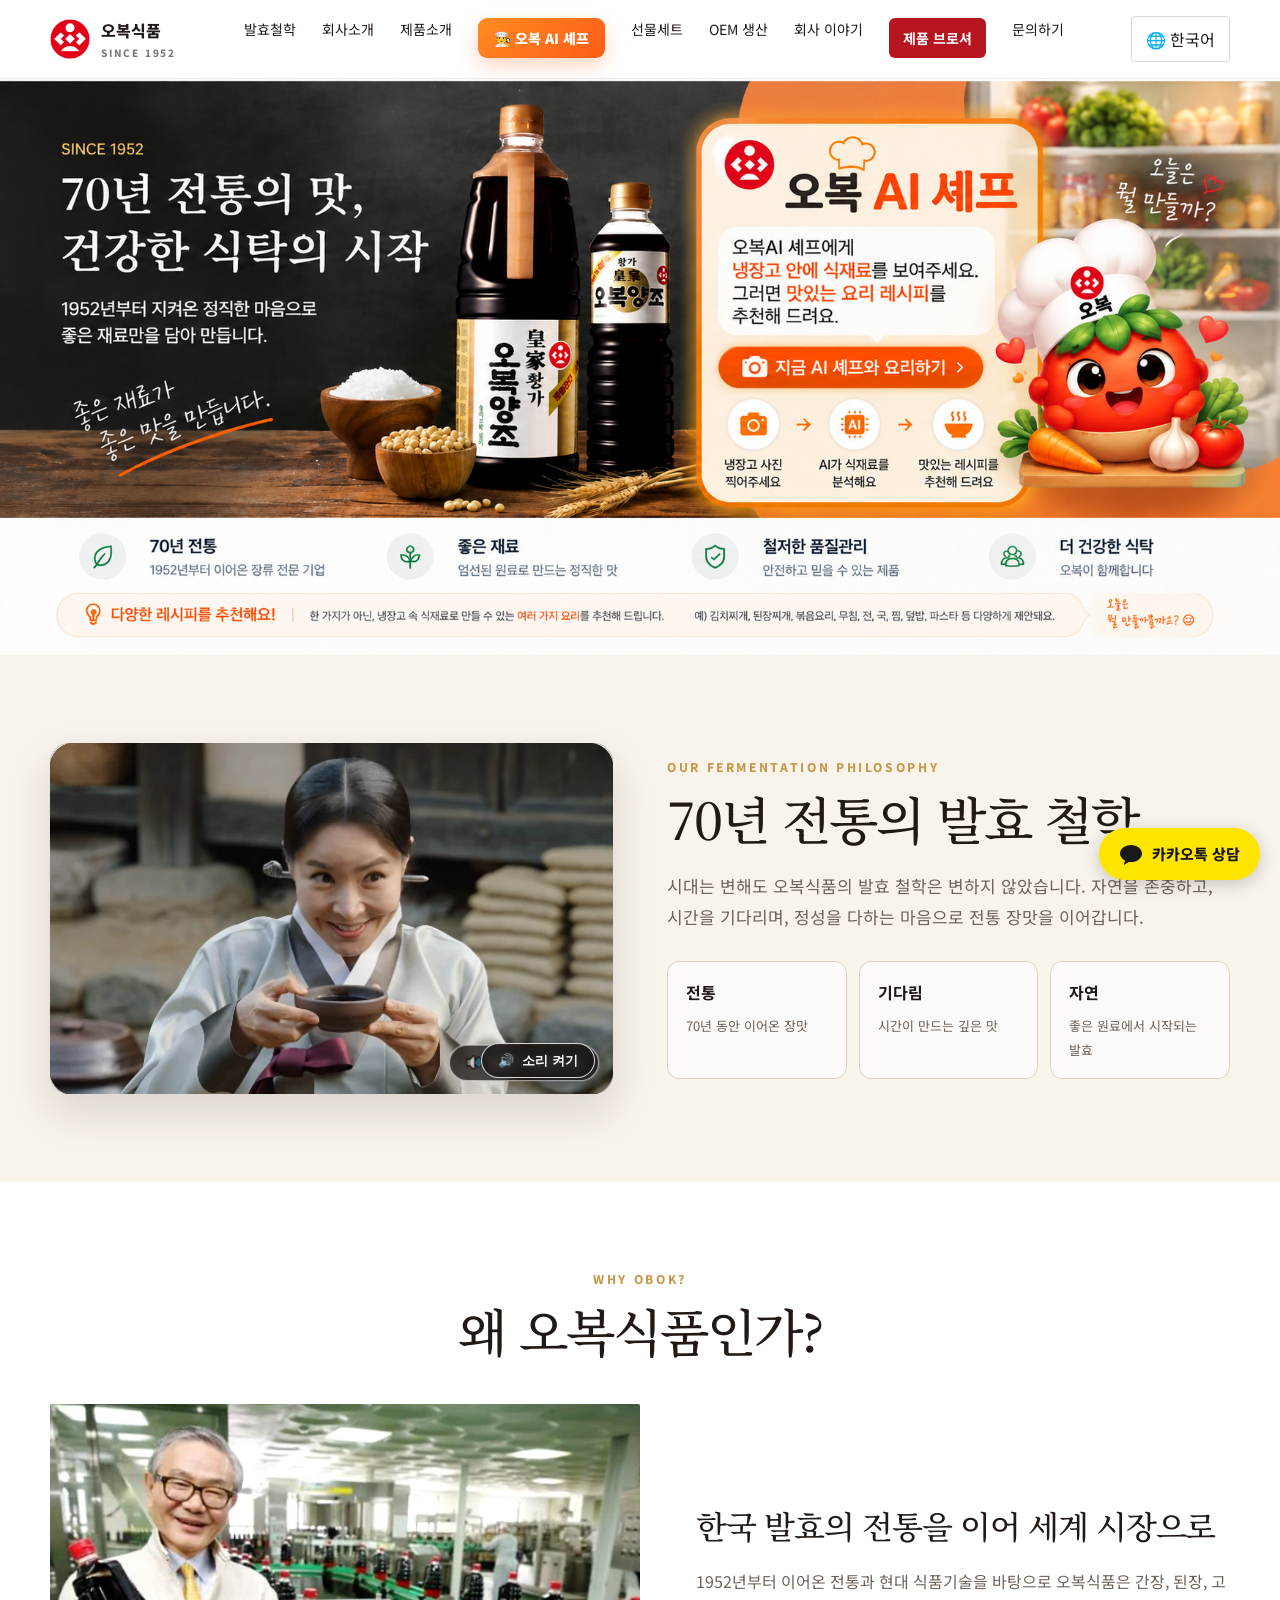
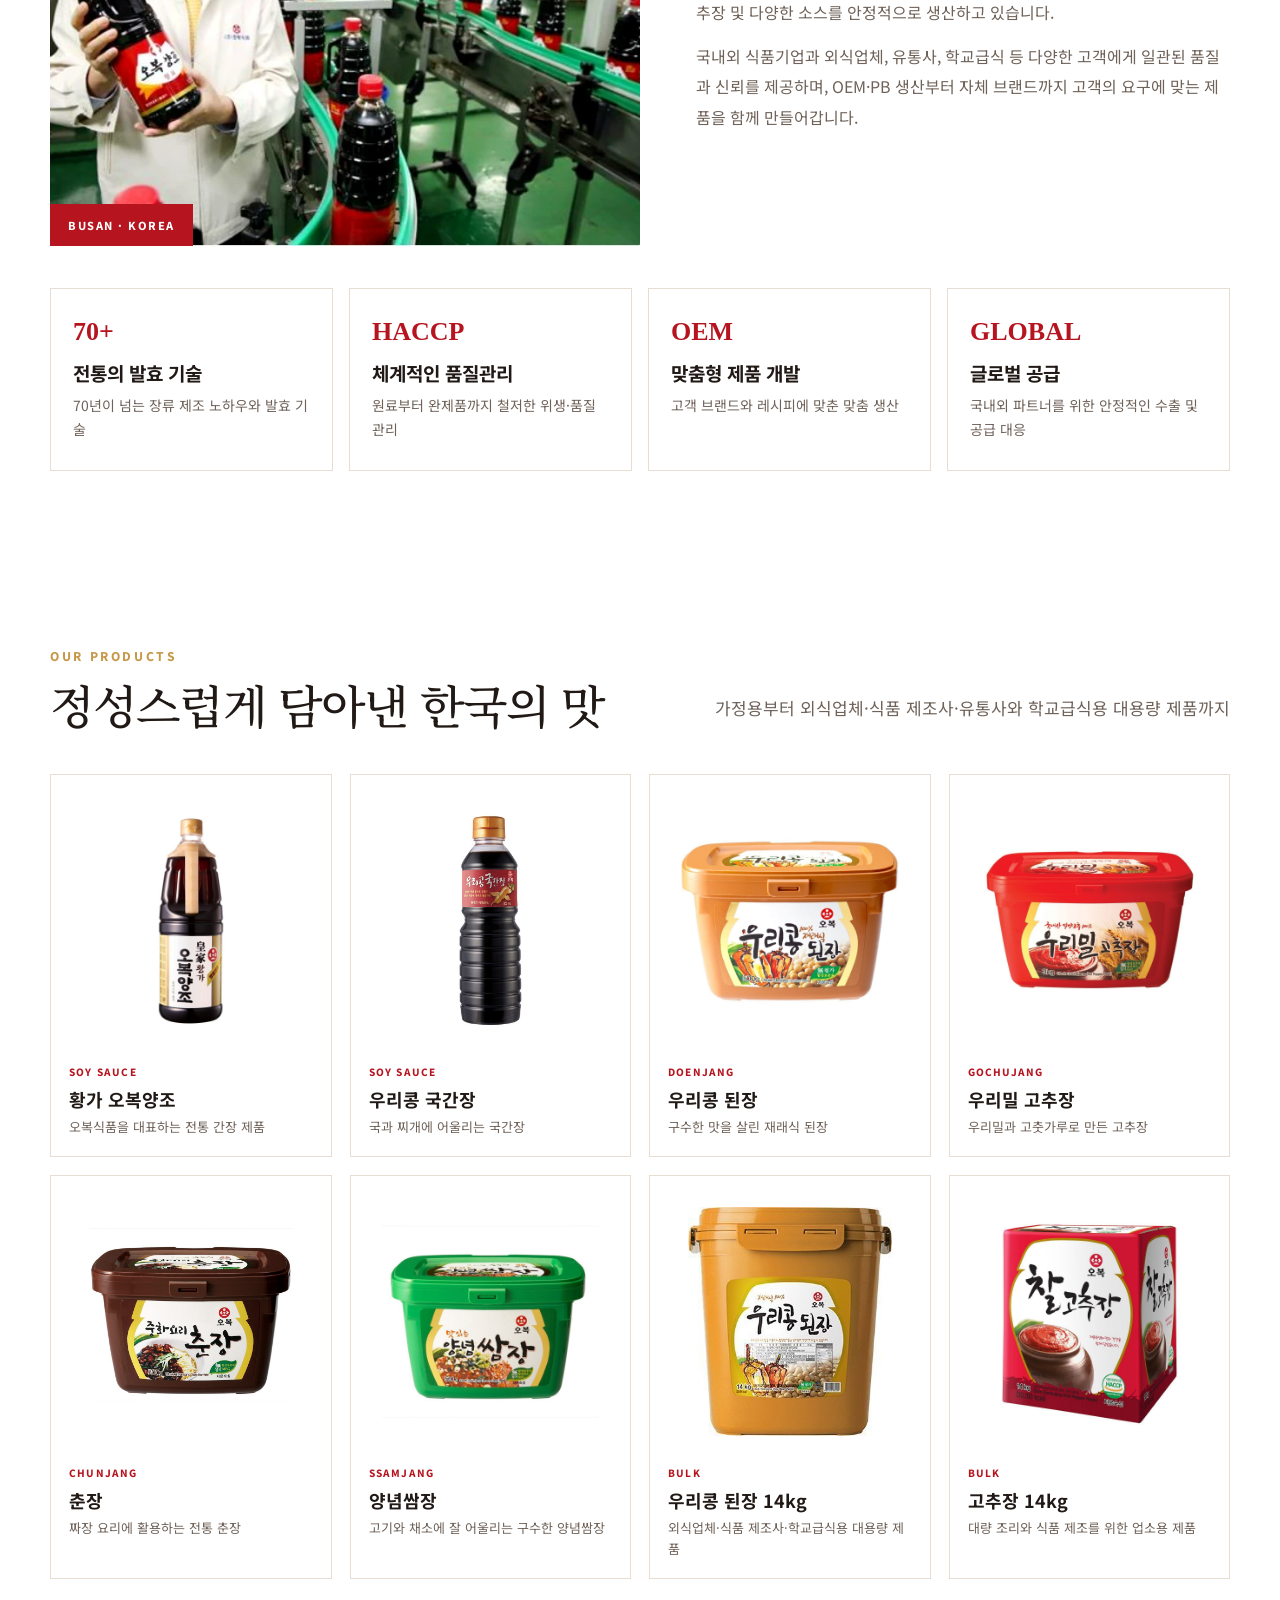
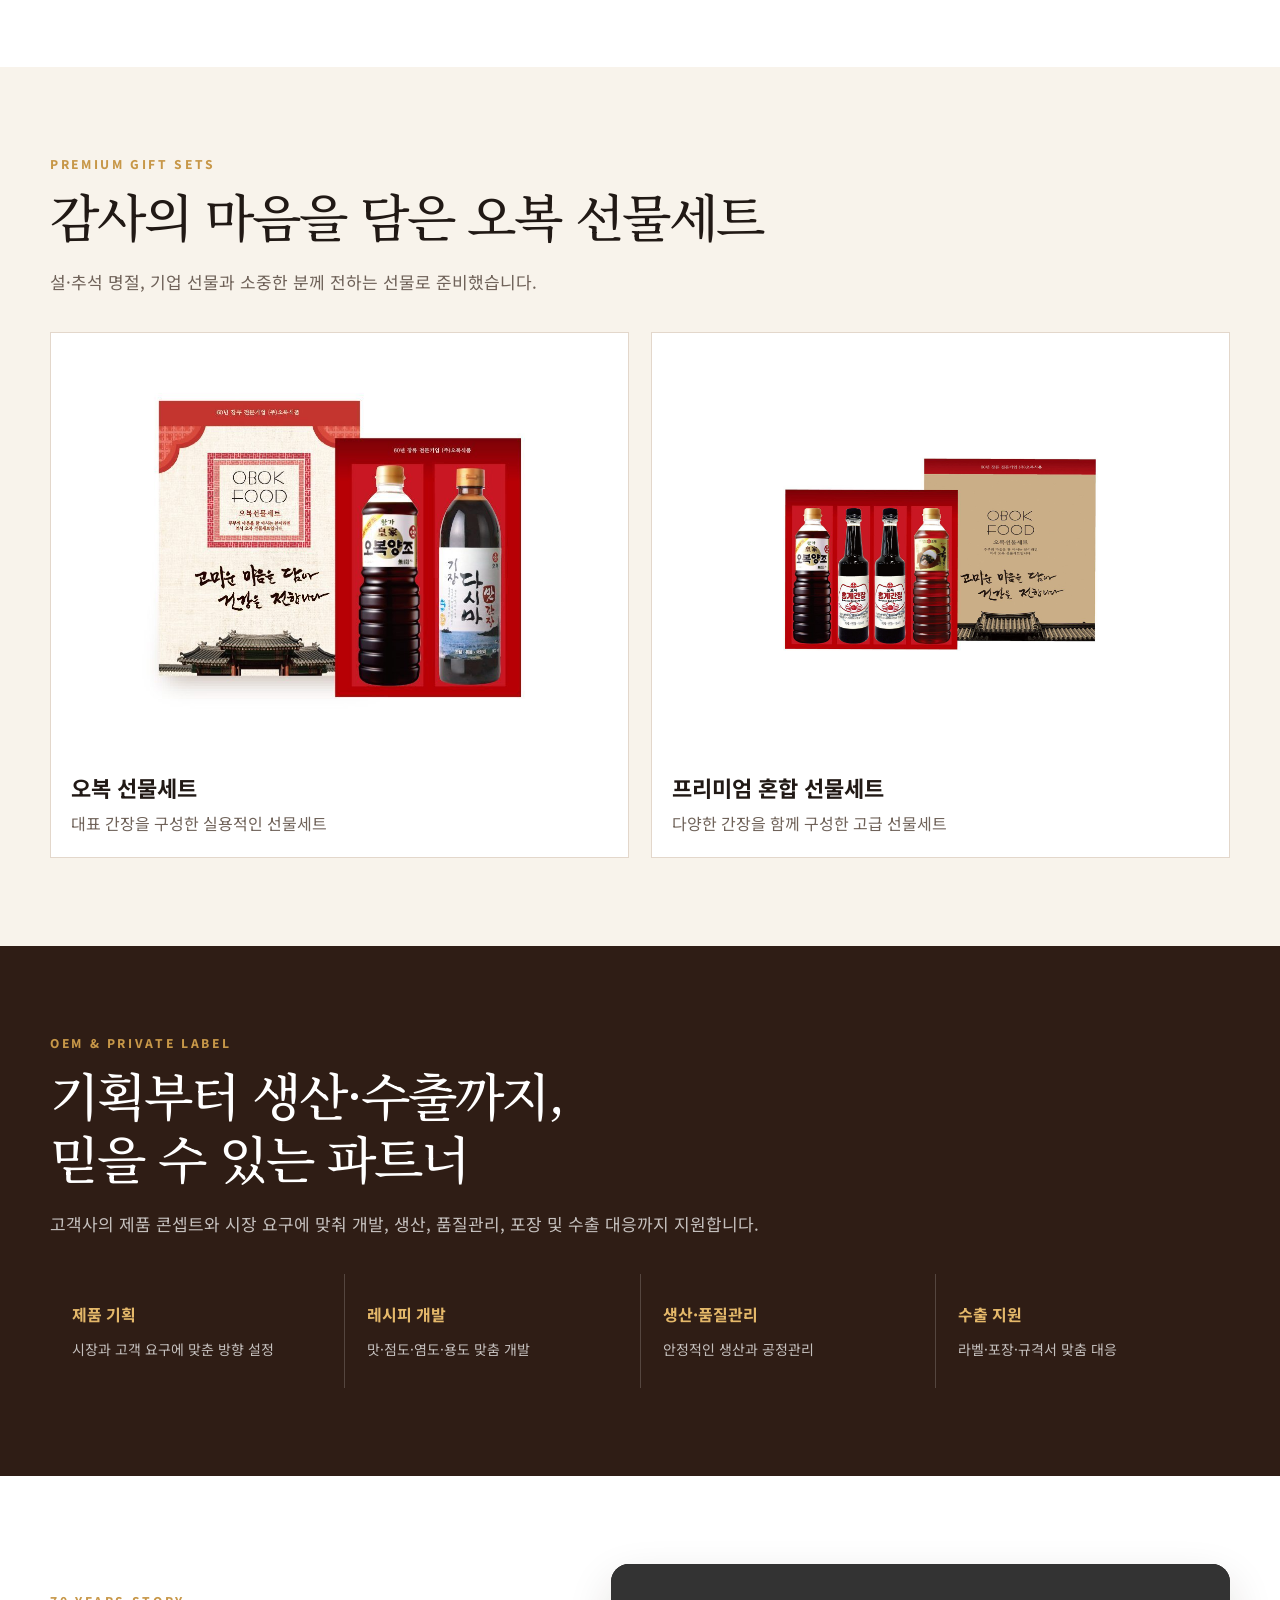
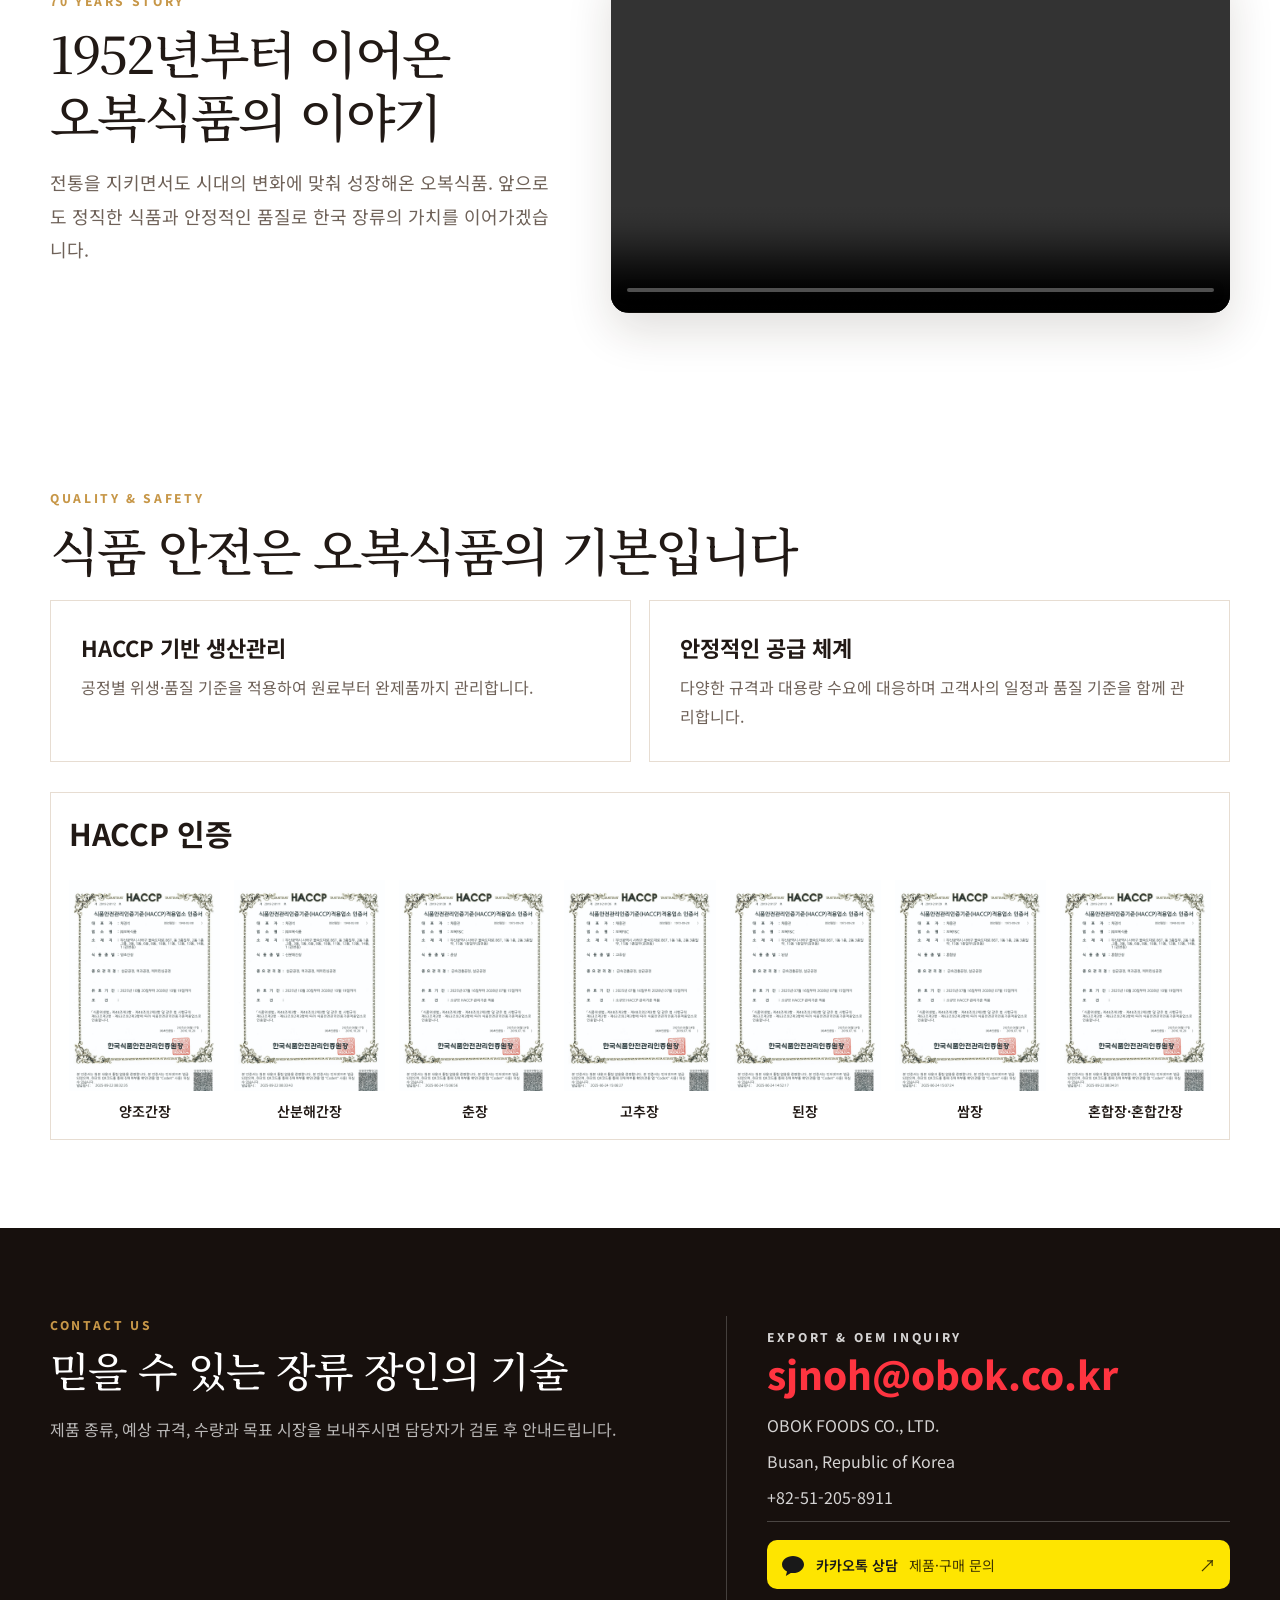
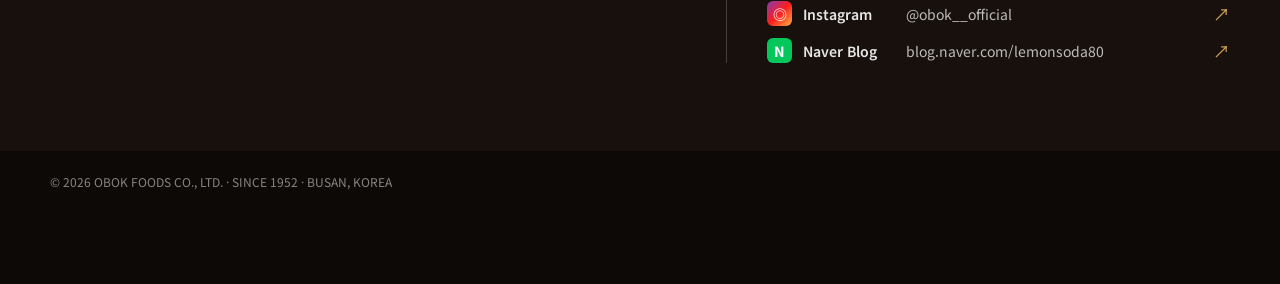
==== commit 6b946286: "Add files via upload" ====
--- a/index.html
+++ b/index.html
@@ -851,6 +851,16 @@
 .obok-kakao-contact .social-name{min-width:0}
 footer{padding-bottom:calc(94px + env(safe-area-inset-bottom))}
 @media(max-width:650px){.obok-kakao-float{right:max(14px,env(safe-area-inset-right));bottom:calc(14px + env(safe-area-inset-bottom));padding:12px 16px;min-height:48px;font-size:14px}.obok-kakao-contact{flex-wrap:wrap}.obok-kakao-contact .social-value{font-size:12px}}
+</style>
+  <style>
+@media (hover: hover) and (pointer: fine) {
+  body {
+    cursor: url("/assets/obok-cursor.png") 16 16, auto;
+  }
+  a, button, summary, [role="button"] {
+    cursor: url("/assets/obok-cursor.png") 16 16, pointer;
+  }
+}
 </style>
 </head>
 <body>
@@ -1111,7 +1121,7 @@
         <div class="email">sjnoh@obok.co.kr</div>
         <div>OBOK FOODS CO., LTD.</div>
         <div>Busan, Republic of Korea</div>
-        <div>+82-51-293-2231</div>
+        <div><a href="tel:+82512058911" style="color: inherit; text-decoration: none;">+82-51-205-8911</a></div>
         <div class="contact-social">
           <a class="obok-kakao-contact" href="https://pf.kakao.com/_SxjfxiX/chat" target="_blank" rel="noopener noreferrer" aria-label="오복식품 카카오톡 상담 새 창에서 열기">
             <svg class="obok-kakao-icon" viewBox="0 0 24 24" aria-hidden="true" focusable="false"><path fill="currentColor" d="M12 3C5.9 3 1 6.8 1 11.5c0 3 2 5.6 5 7.1L4.8 23l5-3.1c.7.1 1.5.2 2.2.2 6.1 0 11-3.8 11-8.6S18.1 3 12 3Z"/></svg>
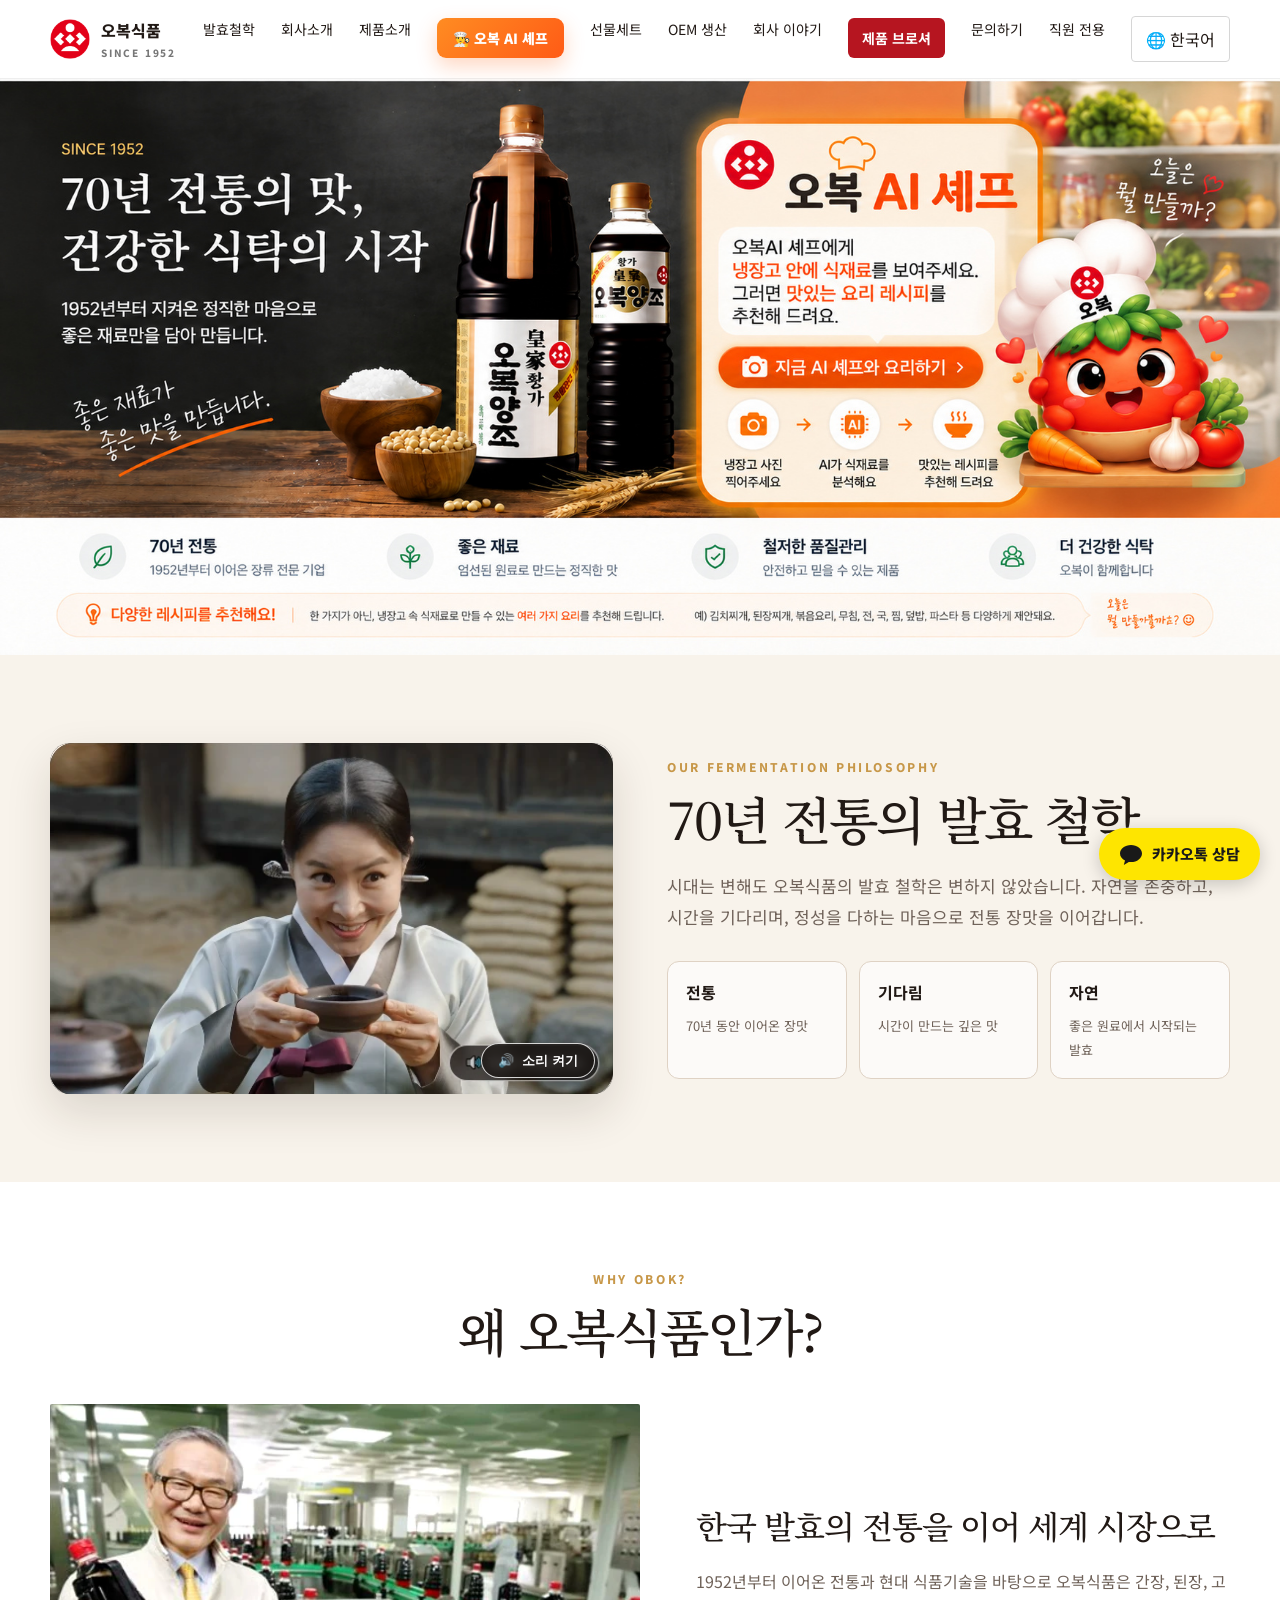
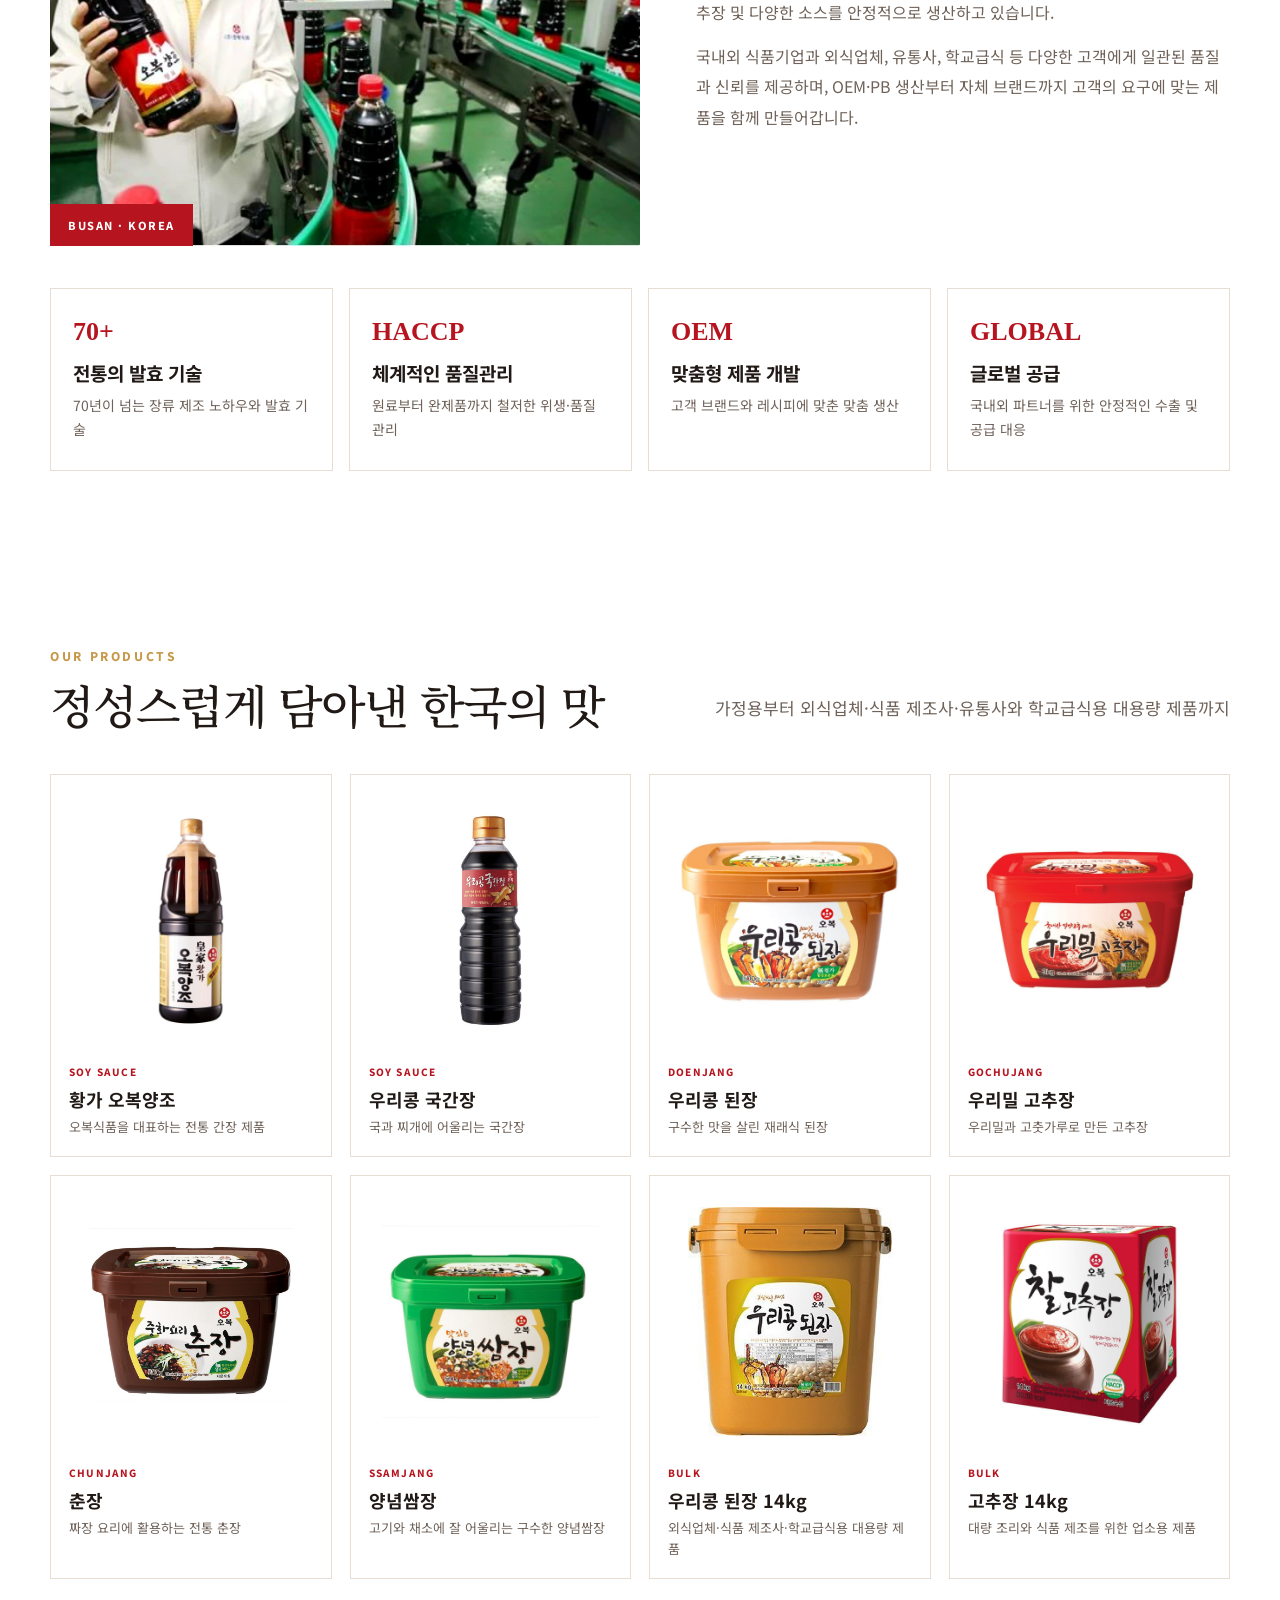
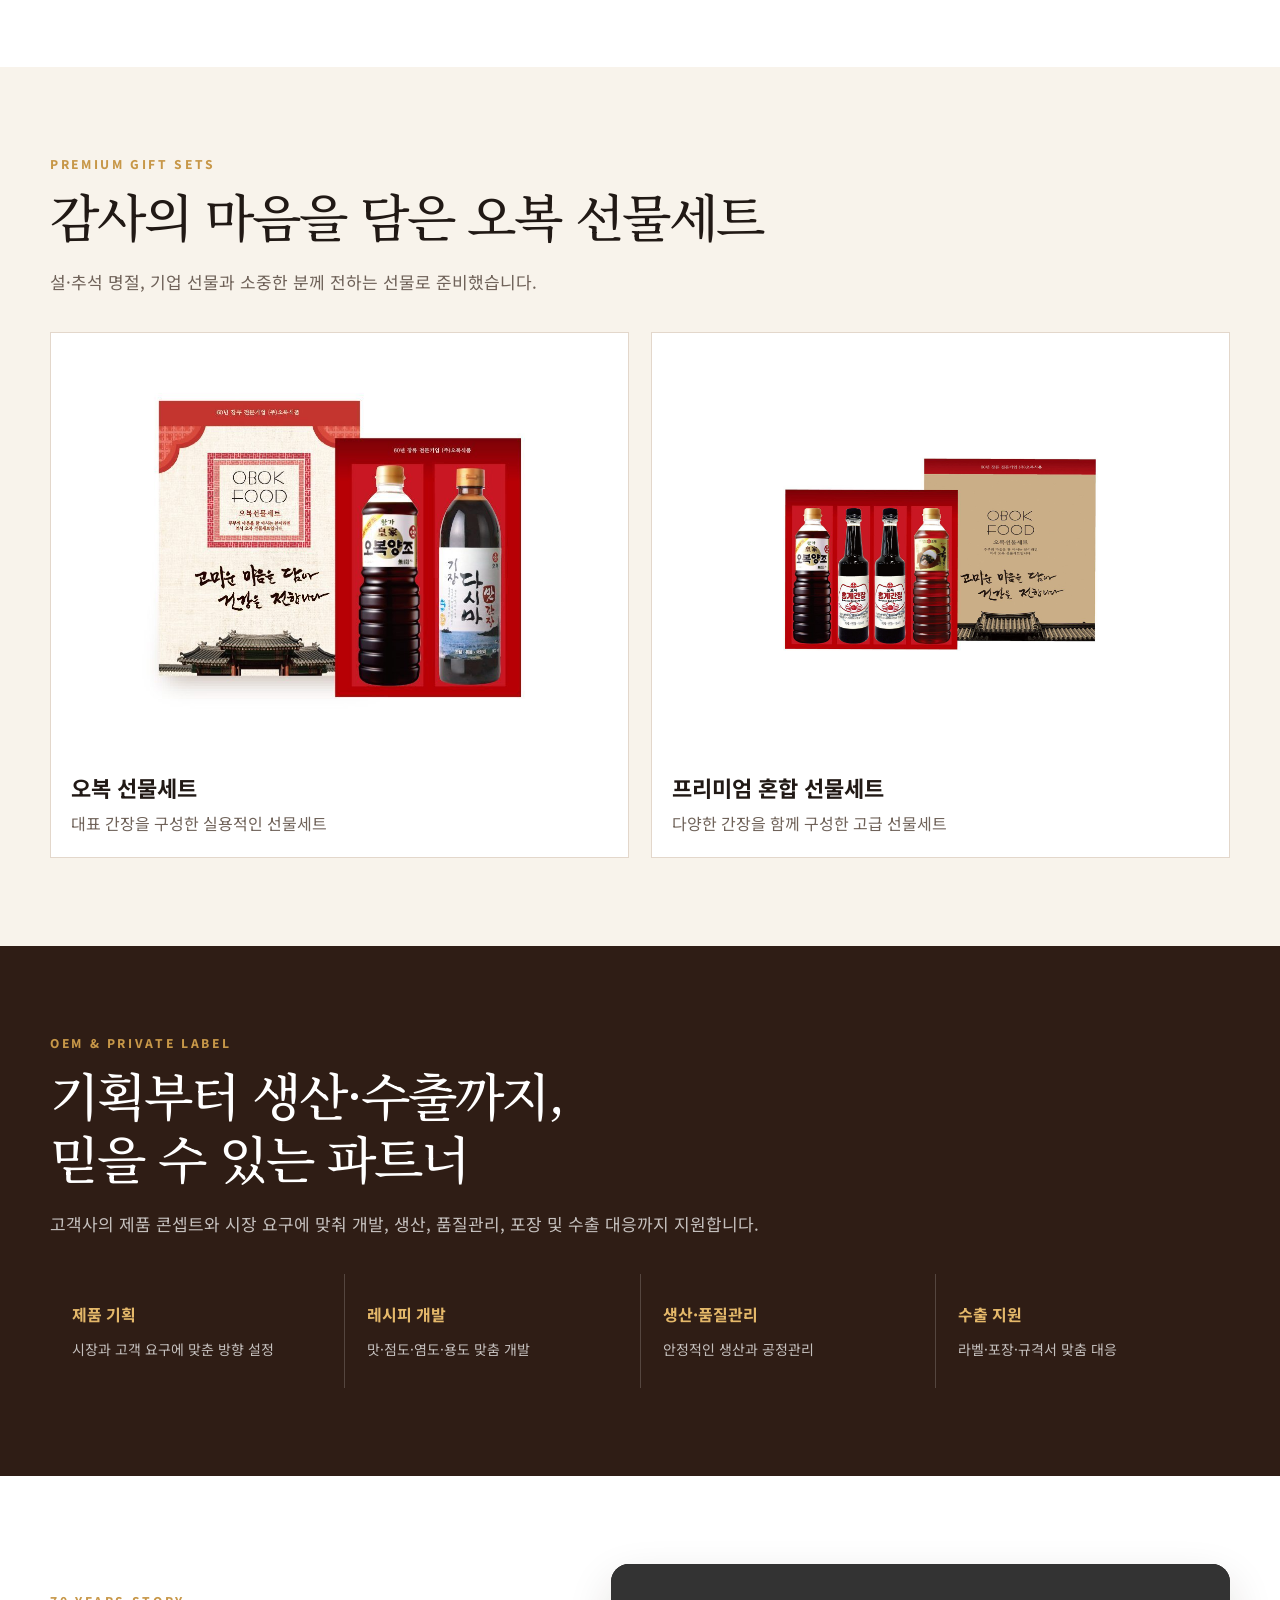
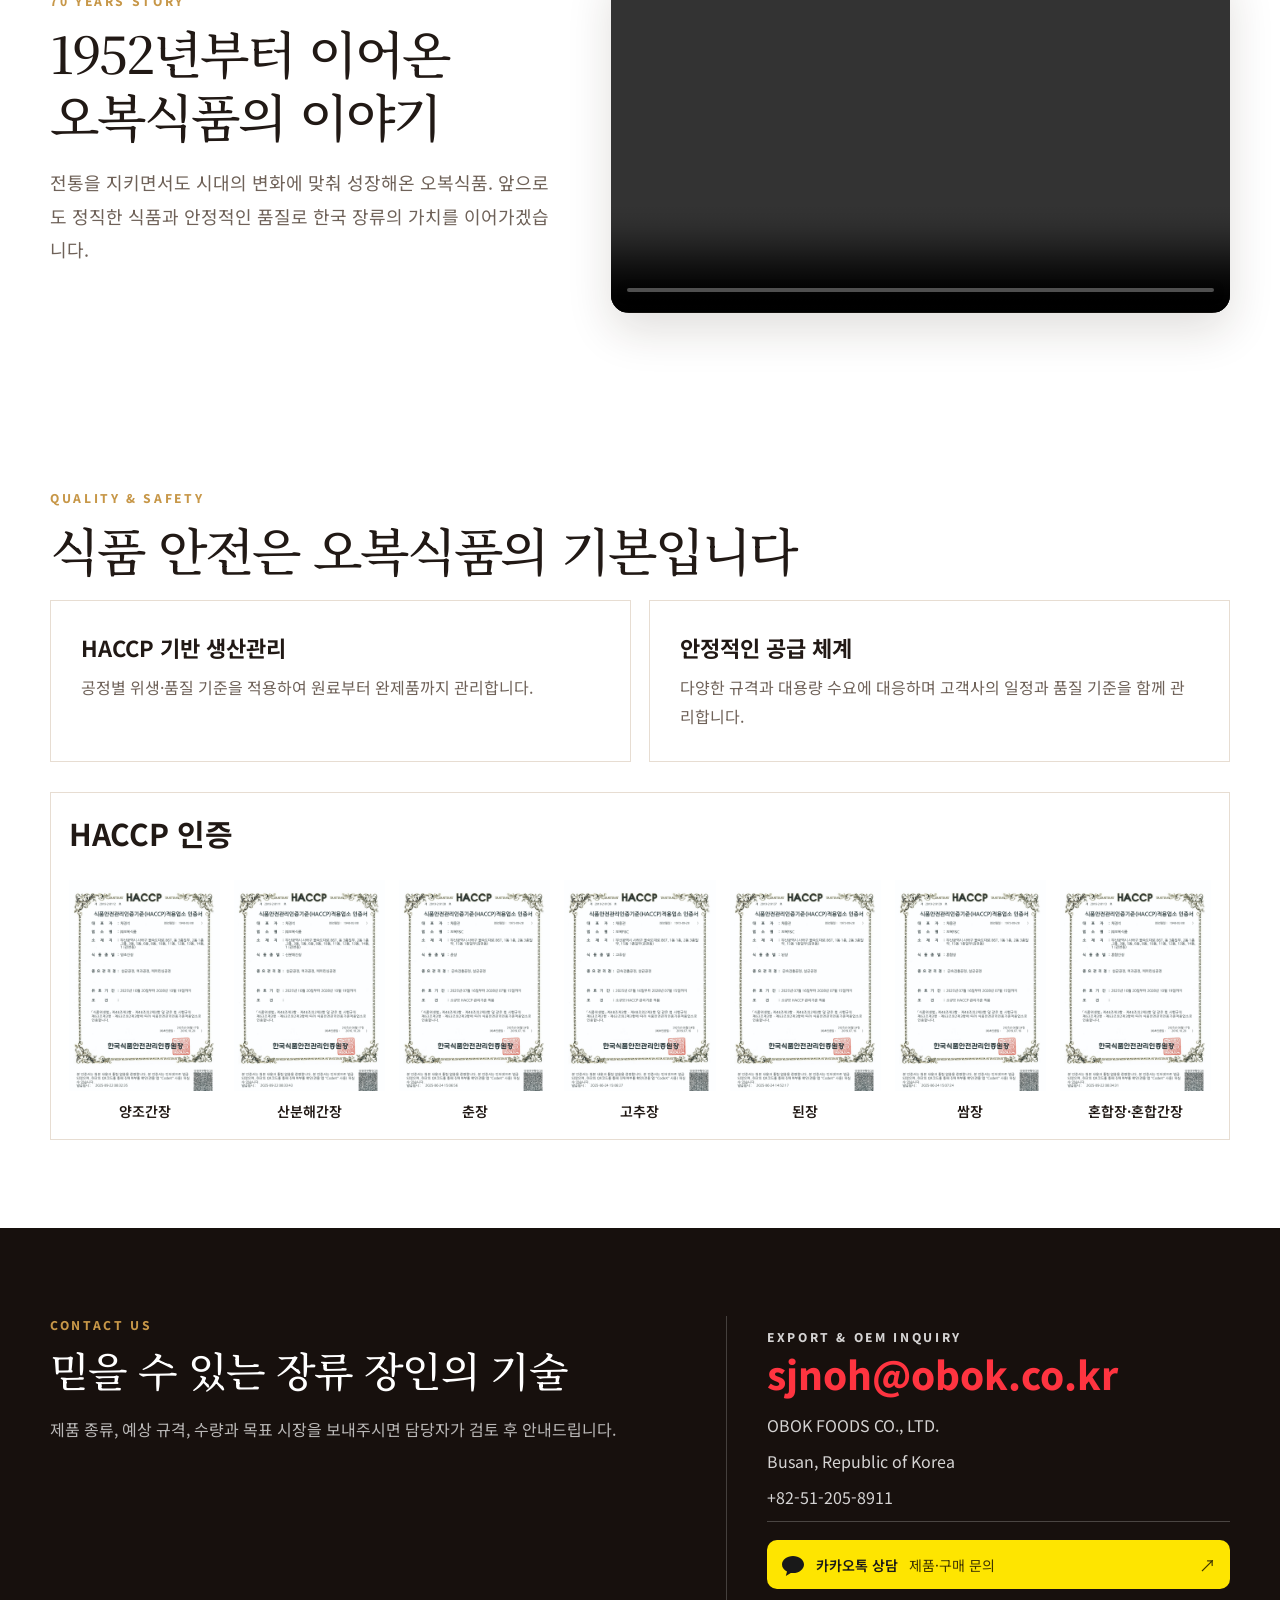
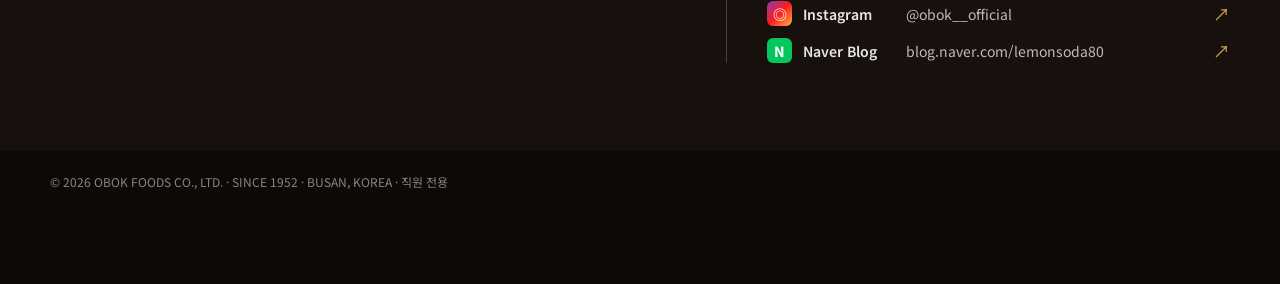
==== commit 65717f99: "Add staff shelf analysis with authenticated photo storage" ====
--- a/index.html
+++ b/index.html
@@ -880,6 +880,7 @@
       <a href="#story">회사 이야기</a>
      <a href="/brochure/">제품 브로셔</a>
       <a href="#contact">문의하기</a>
+      <a href="/staff/">직원 전용</a>
     </nav>
     <a class="mobile-chef-link" href="/chef/" aria-label="오복 AI 요리사 열기">👨‍🍳 <span>AI 셰프</span></a>
     <details class="lang">
@@ -1147,7 +1148,7 @@
   </section>
 </main>
 
-<footer><div class="container">© 2026 OBOK FOODS CO., LTD. · SINCE 1952 · BUSAN, KOREA</div></footer>
+<footer><div class="container">© 2026 OBOK FOODS CO., LTD. · SINCE 1952 · BUSAN, KOREA · <a href="/staff/">직원 전용</a></div></footer>
 
 <a class="obok-kakao-float" href="https://pf.kakao.com/_SxjfxiX/chat" target="_blank" rel="noopener noreferrer" aria-label="오복식품 카카오톡 상담 새 창에서 열기">
   <svg class="obok-kakao-icon" viewBox="0 0 24 24" aria-hidden="true" focusable="false"><path fill="currentColor" d="M12 3C5.9 3 1 6.8 1 11.5c0 3 2 5.6 5 7.1L4.8 23l5-3.1c.7.1 1.5.2 2.2.2 6.1 0 11-3.8 11-8.6S18.1 3 12 3Z"/></svg>
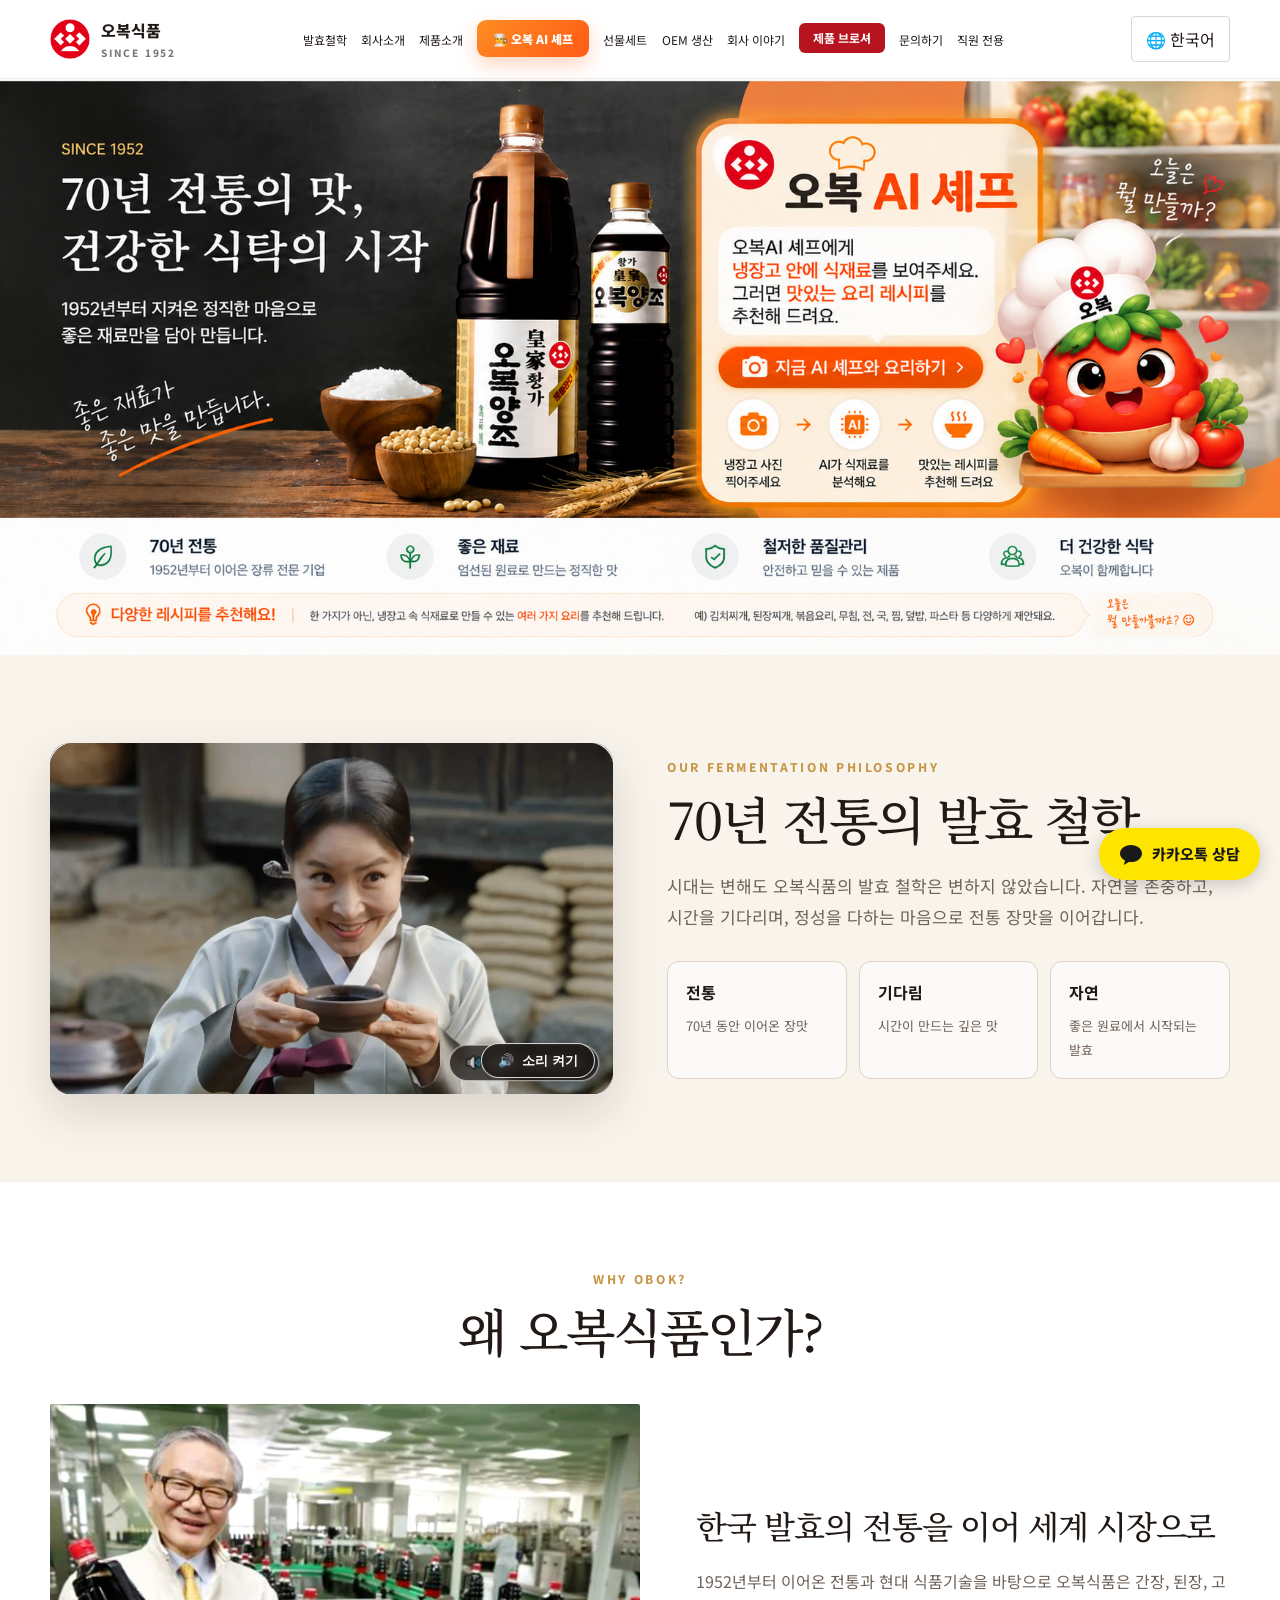
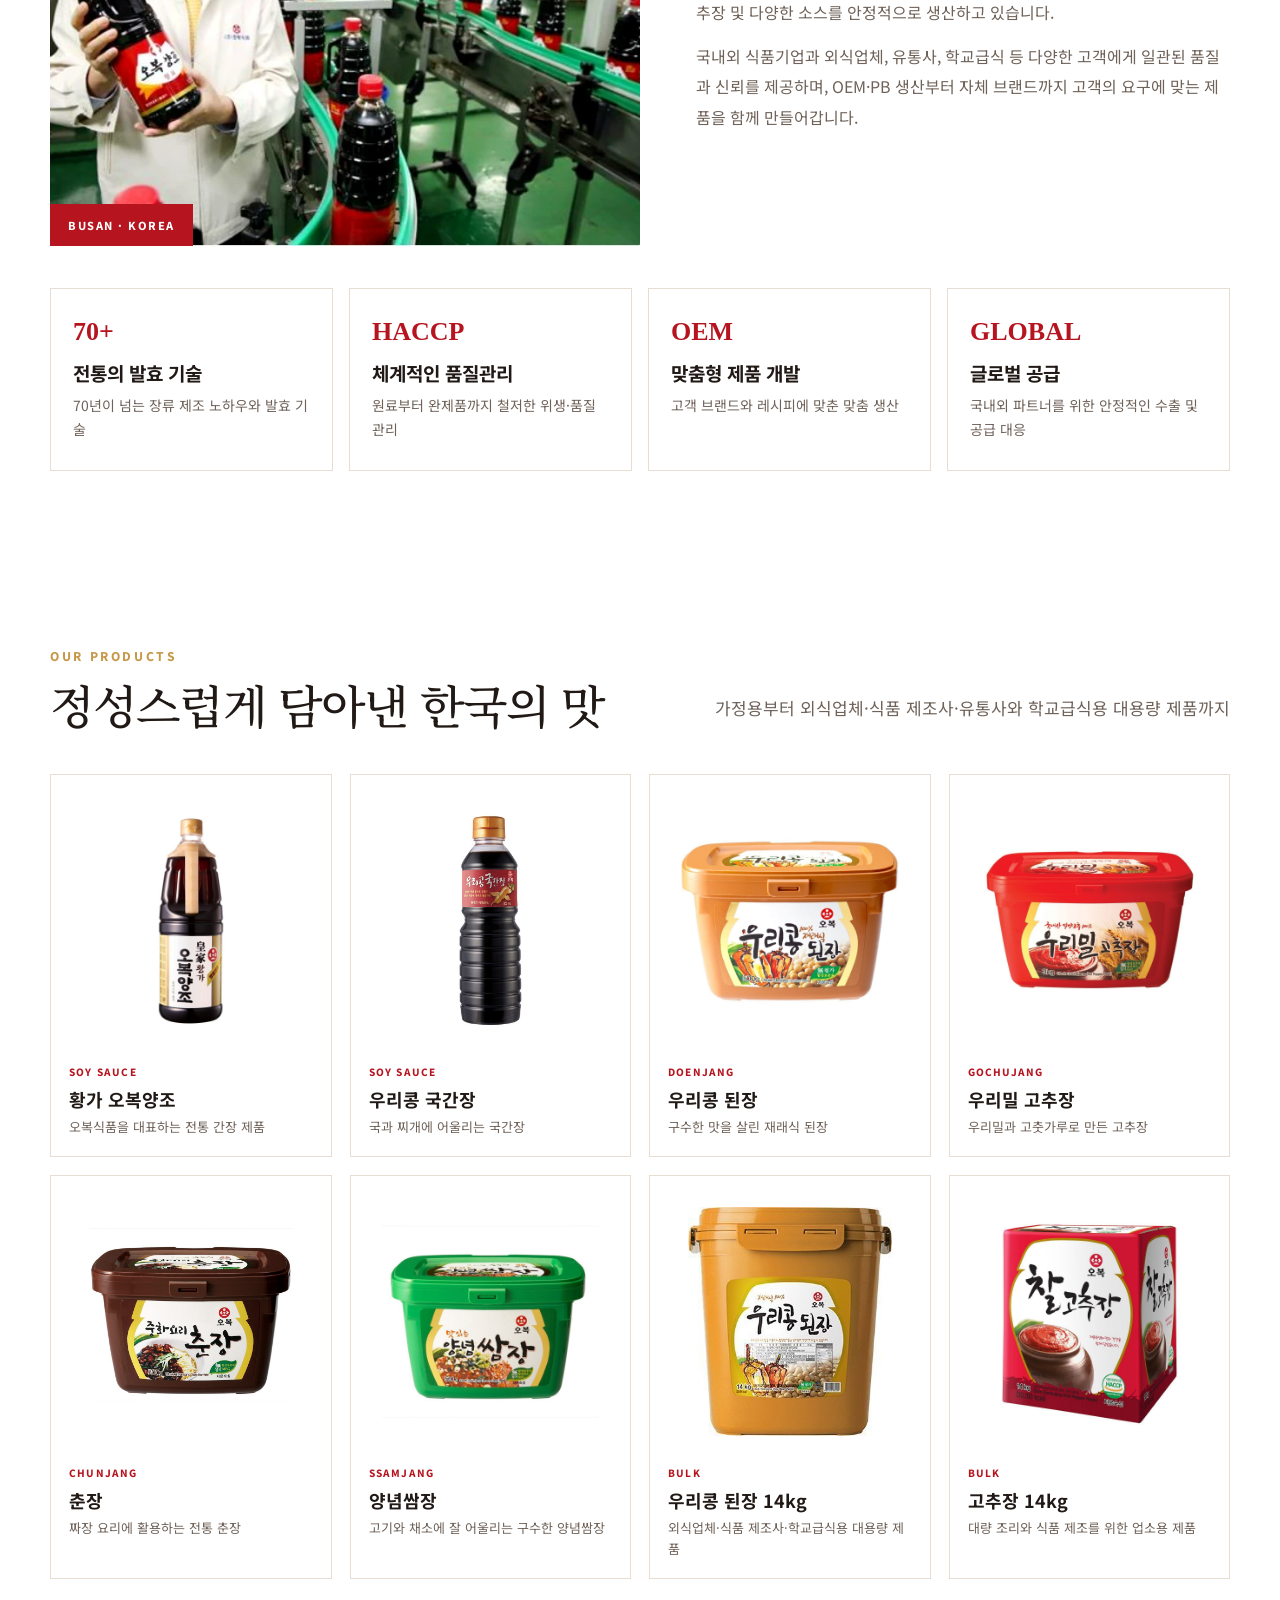
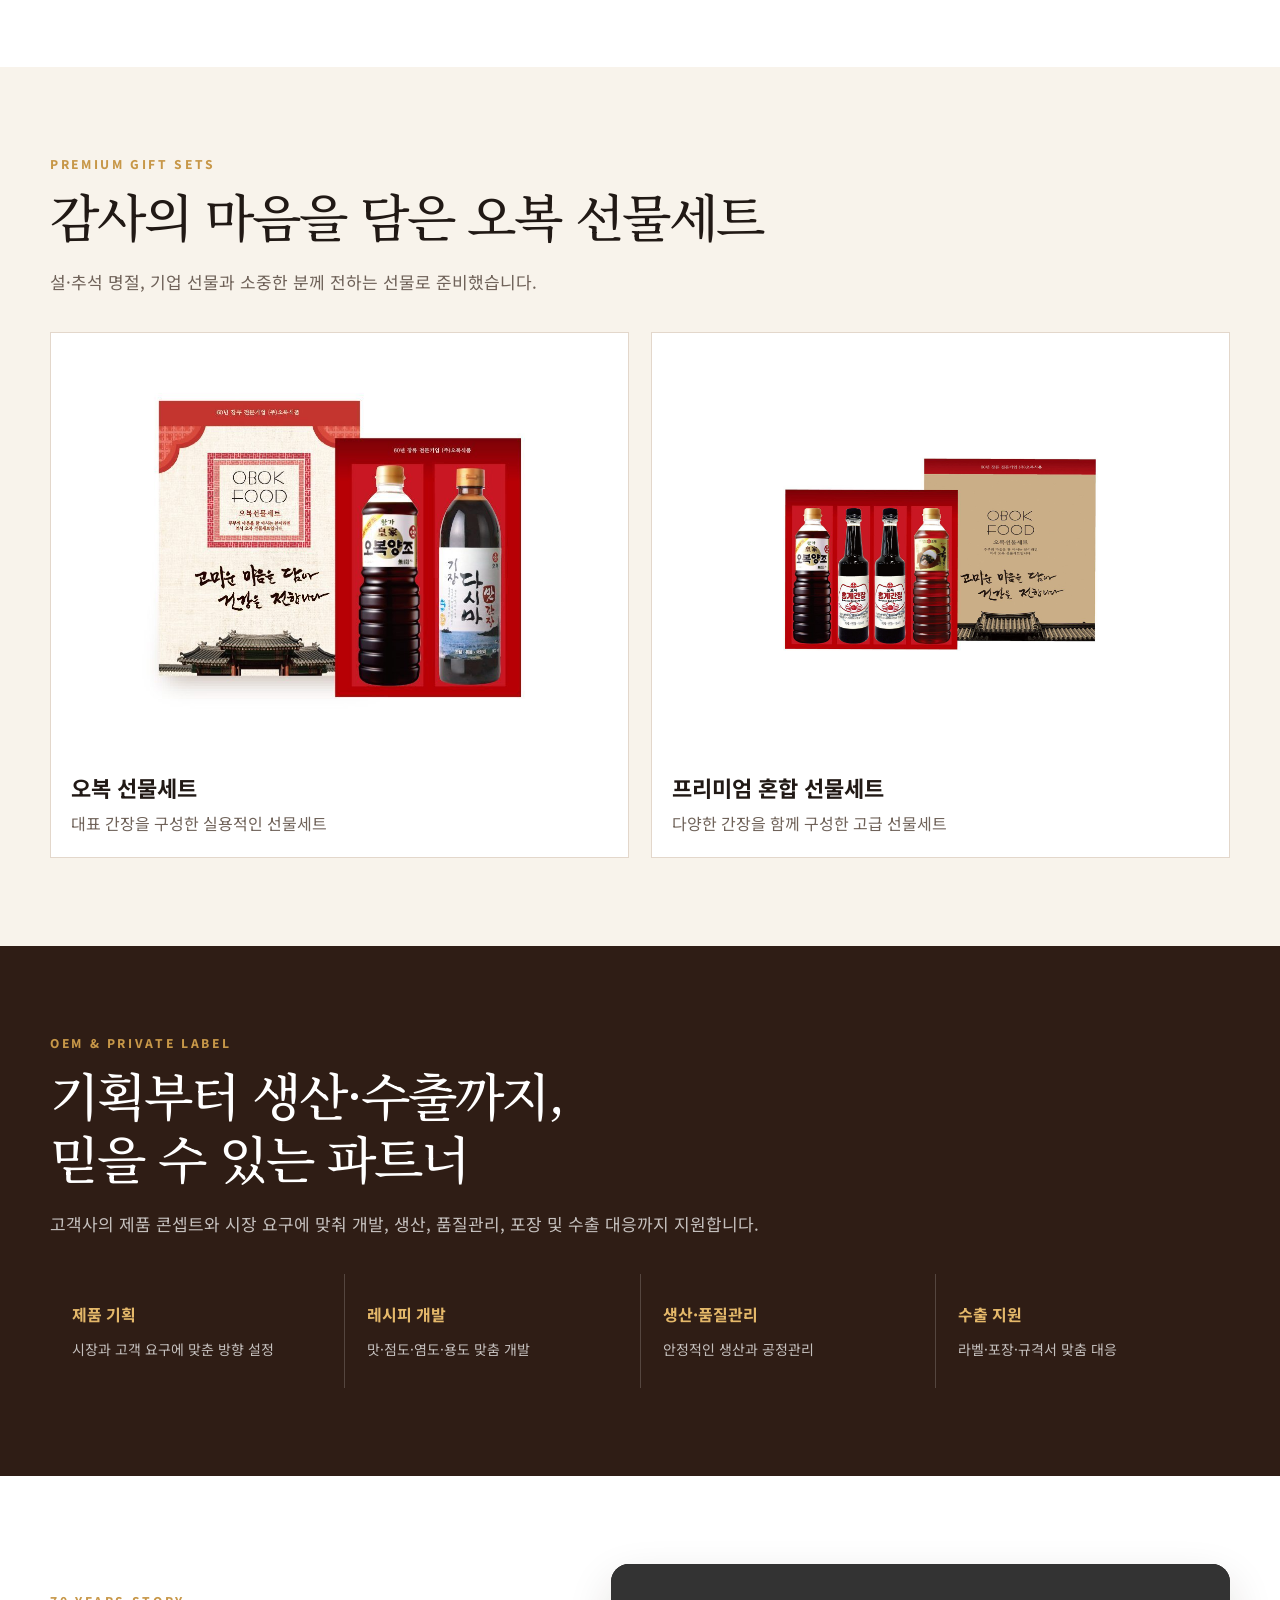
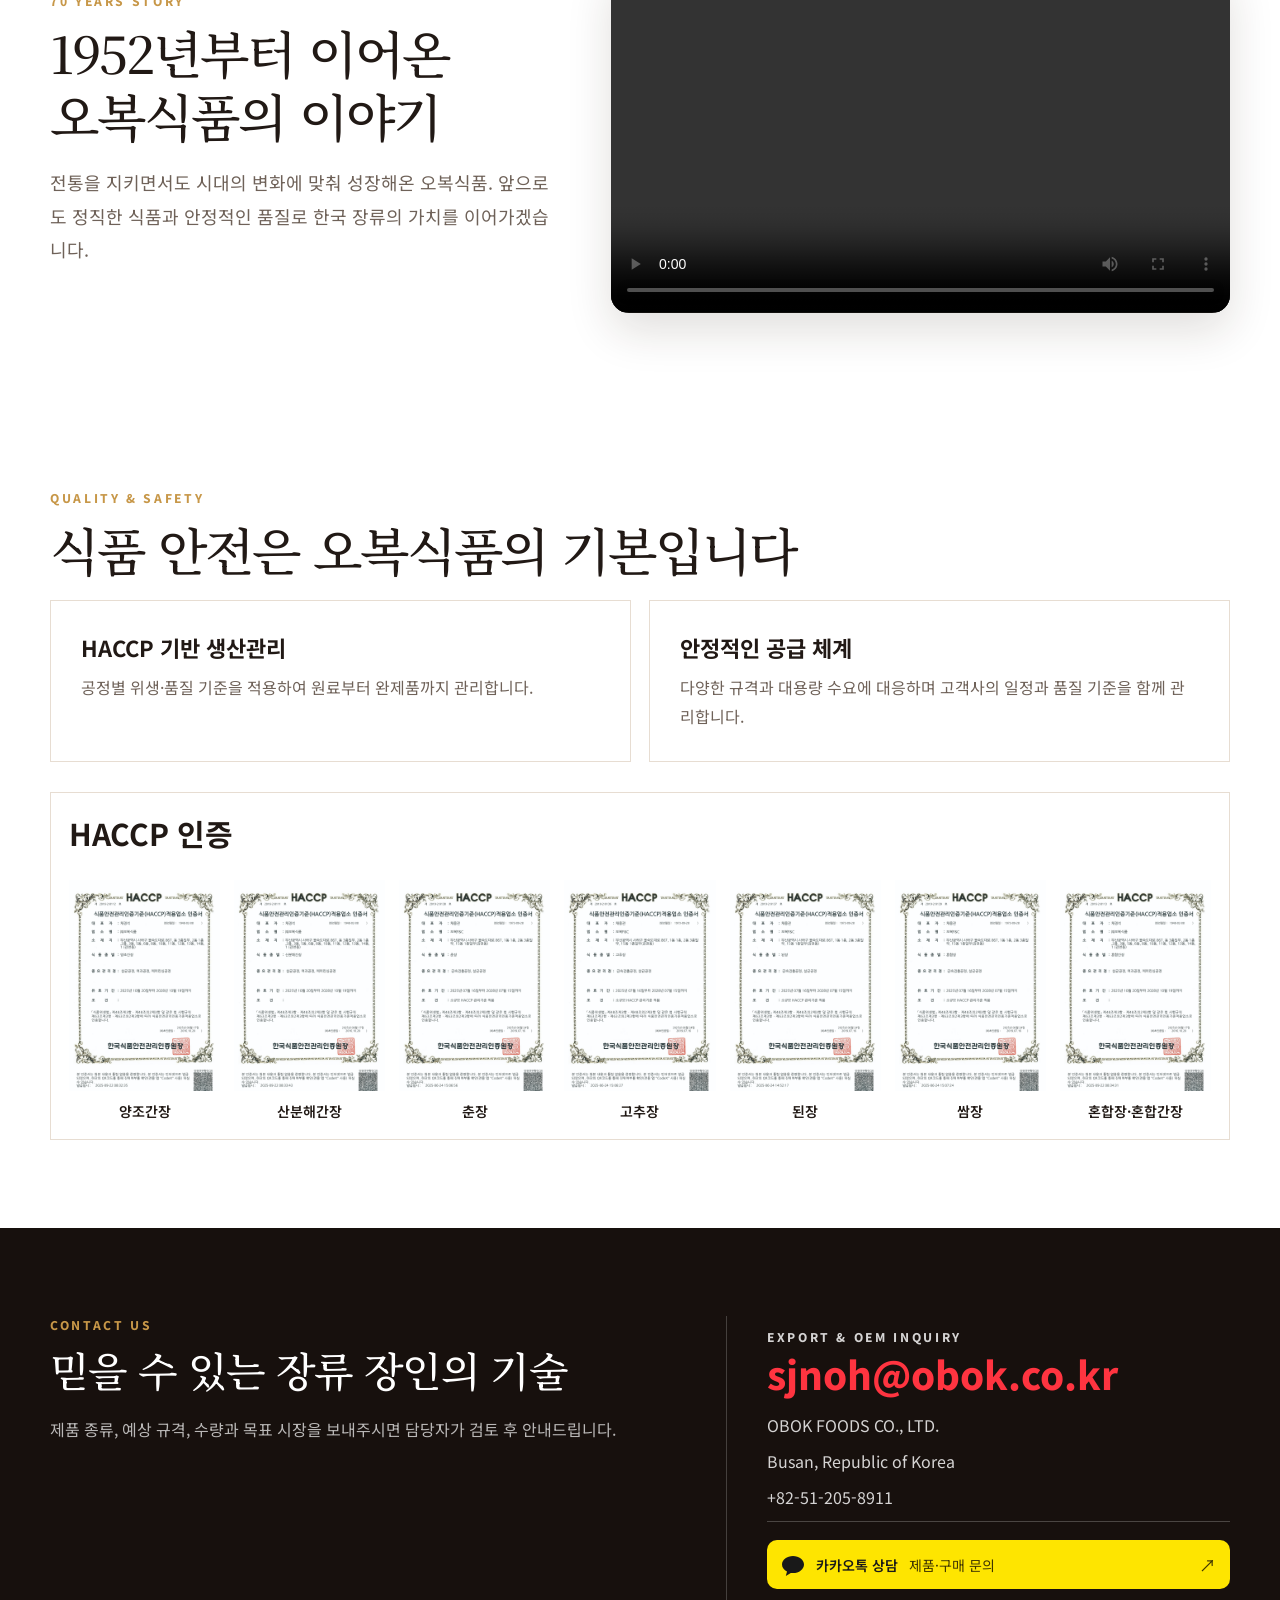
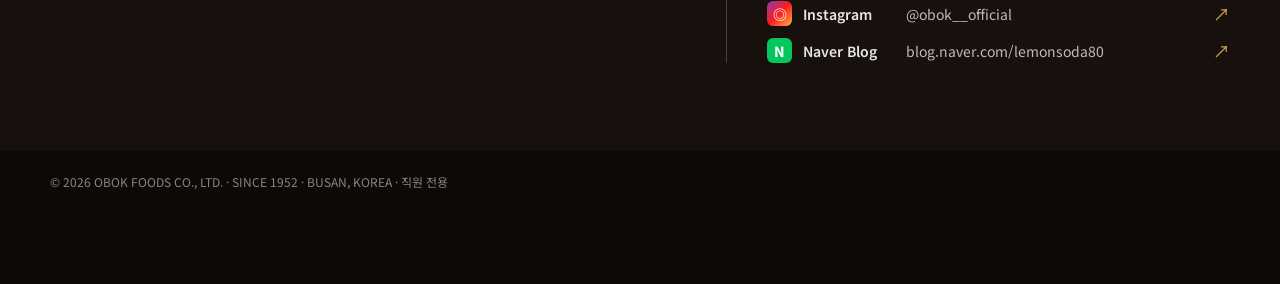
==== commit 6c11798d: "Fix desktop navigation Korean text wrapping and spacing" ====
--- a/index.html
+++ b/index.html
@@ -35,7 +35,10 @@
 .brand{display:flex;align-items:center;gap:11px;font-weight:800}
 .brand img{width:40px;height:40px;object-fit:contain}
 .brand small{display:block;font-size:10px;letter-spacing:.18em;color:#777;margin-top:3px}
-.menu{display:flex;gap:26px;font-size:14px}
+.menu{display:flex;gap:clamp(8px,1.1vw,20px);font-size:clamp(12px,.85vw,14px);align-items:center;flex-wrap:nowrap;white-space:nowrap;flex-shrink:0}
+.menu a{white-space:nowrap;word-break:keep-all;flex-shrink:0}
+.nav{gap:clamp(10px,1.2vw,20px)}
+.brand,.lang{flex-shrink:0}
 .lang{position:relative}
 .lang summary{cursor:pointer;list-style:none;border:1px solid #d6d6d6;padding:10px 14px;border-radius:4px}
 .lang-list{display:none;position:absolute;right:0;top:46px;background:#fff;border:1px solid #ddd;width:150px;box-shadow:0 12px 30px rgba(0,0,0,.12)}
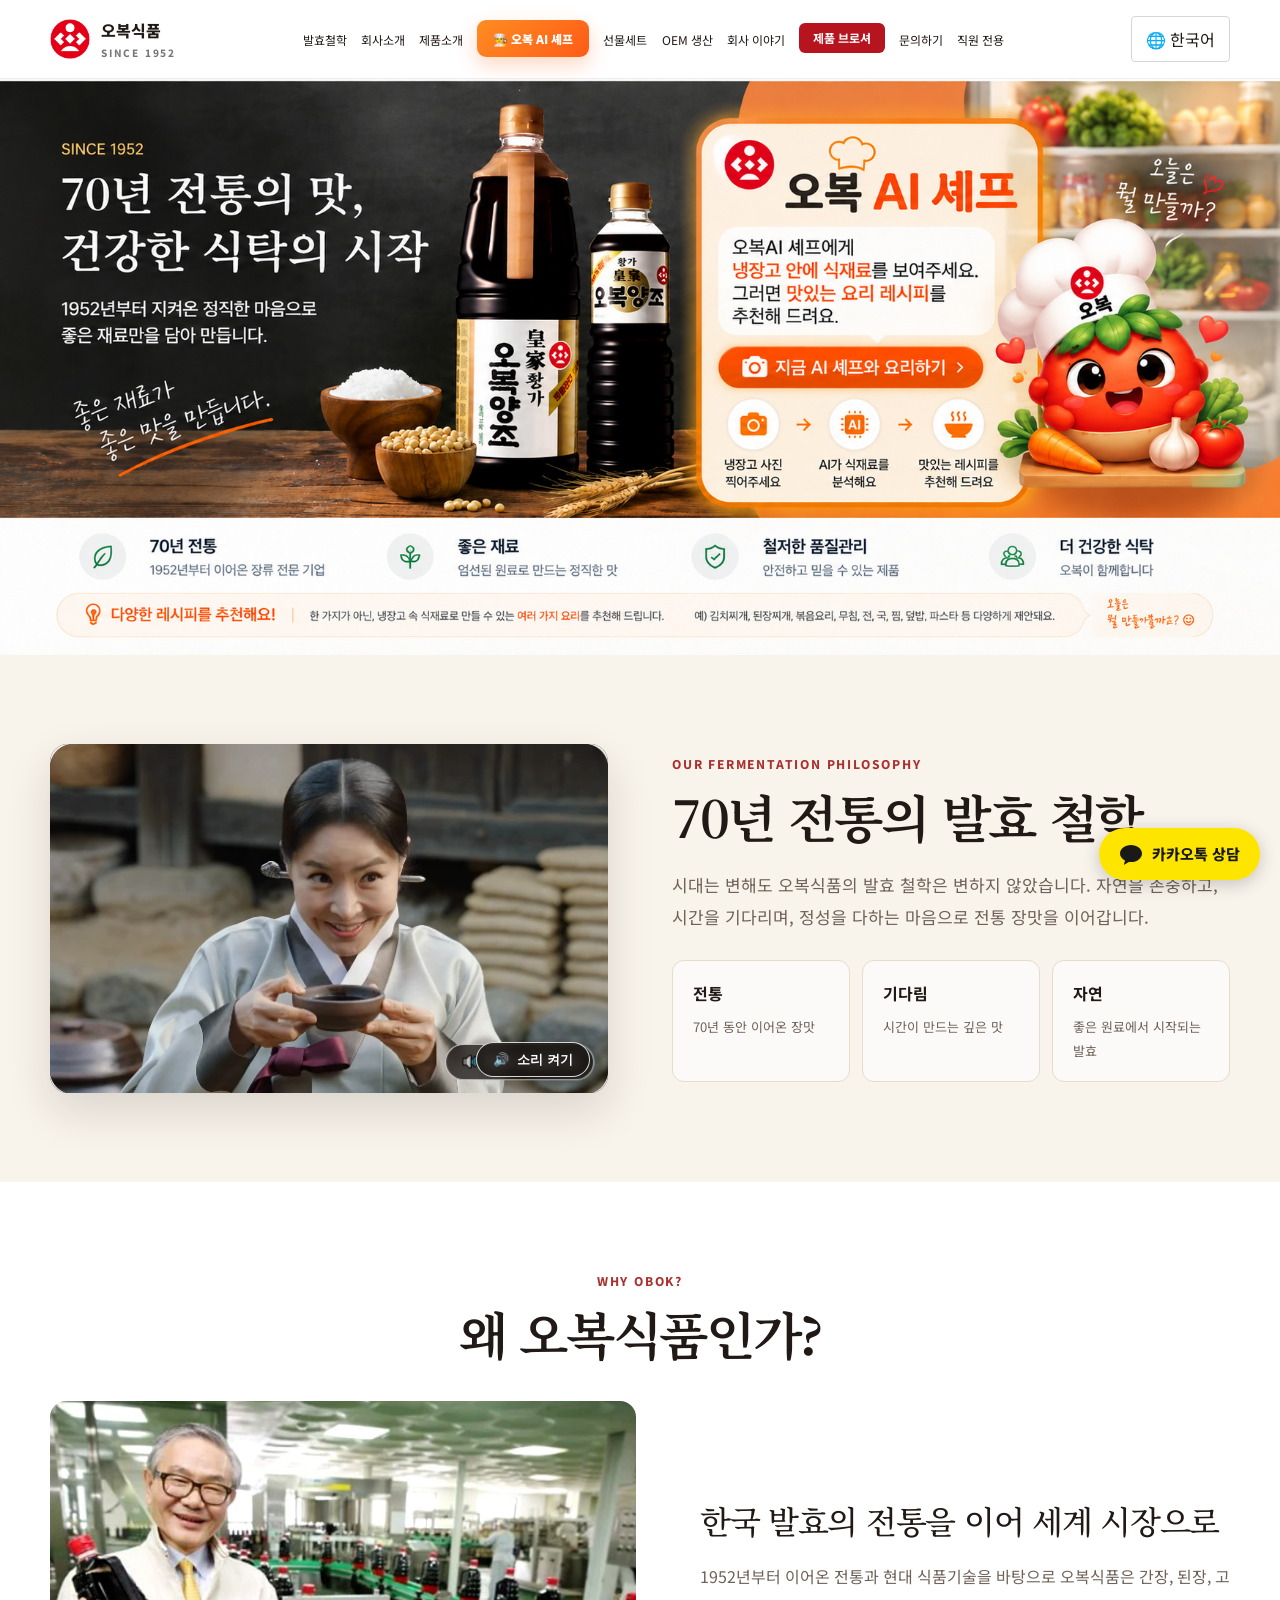
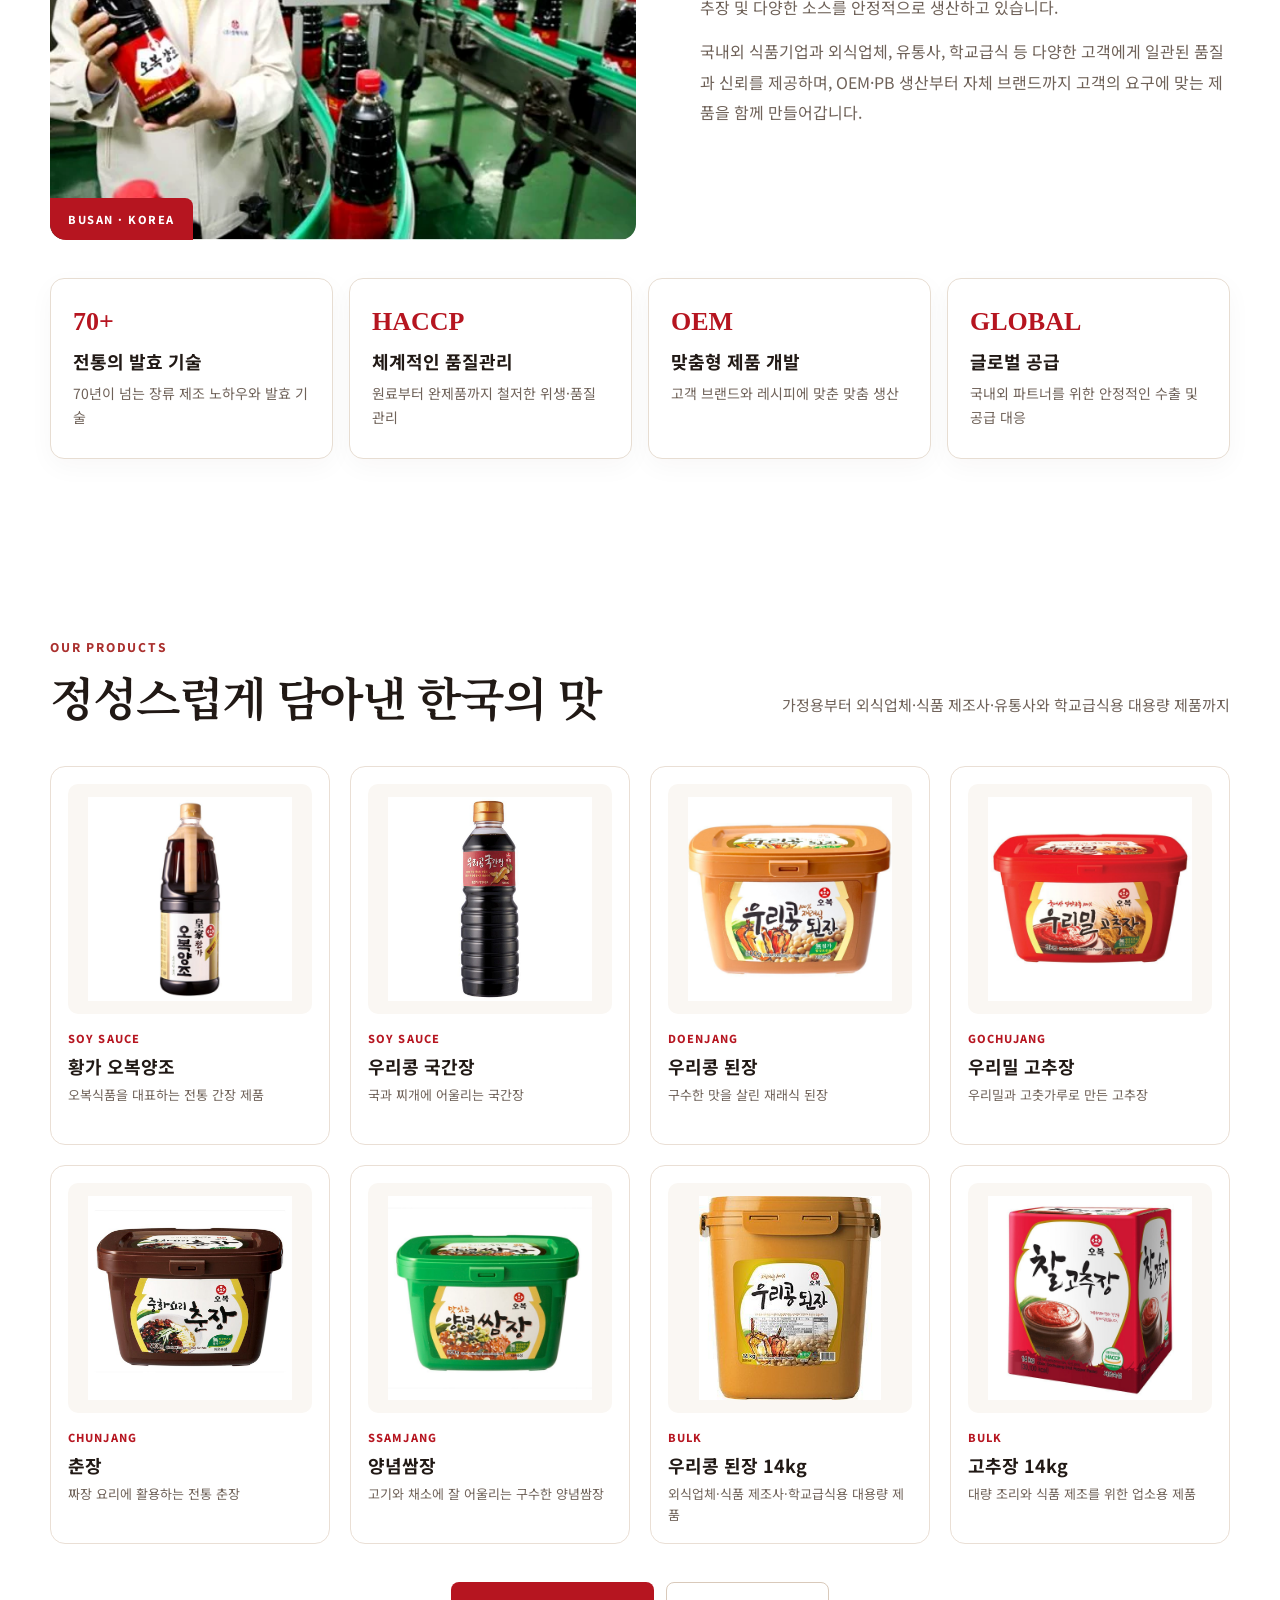
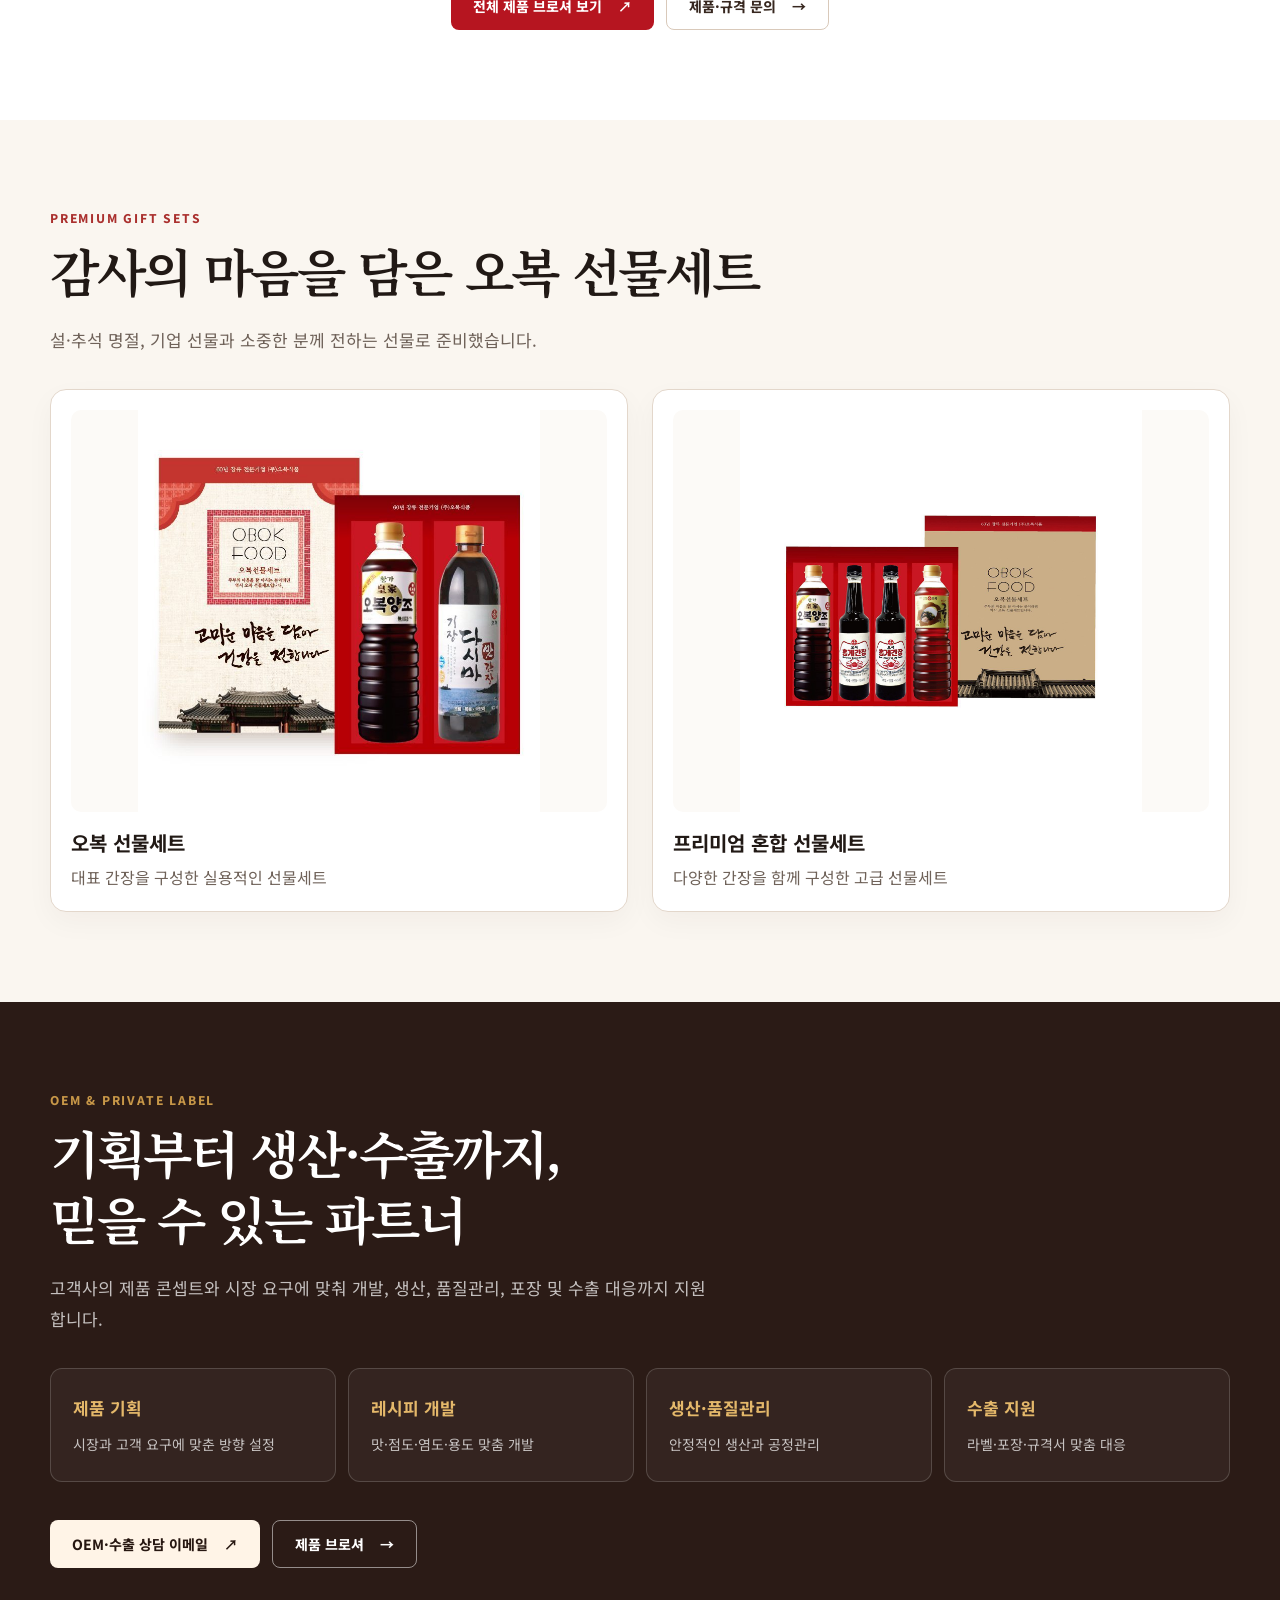
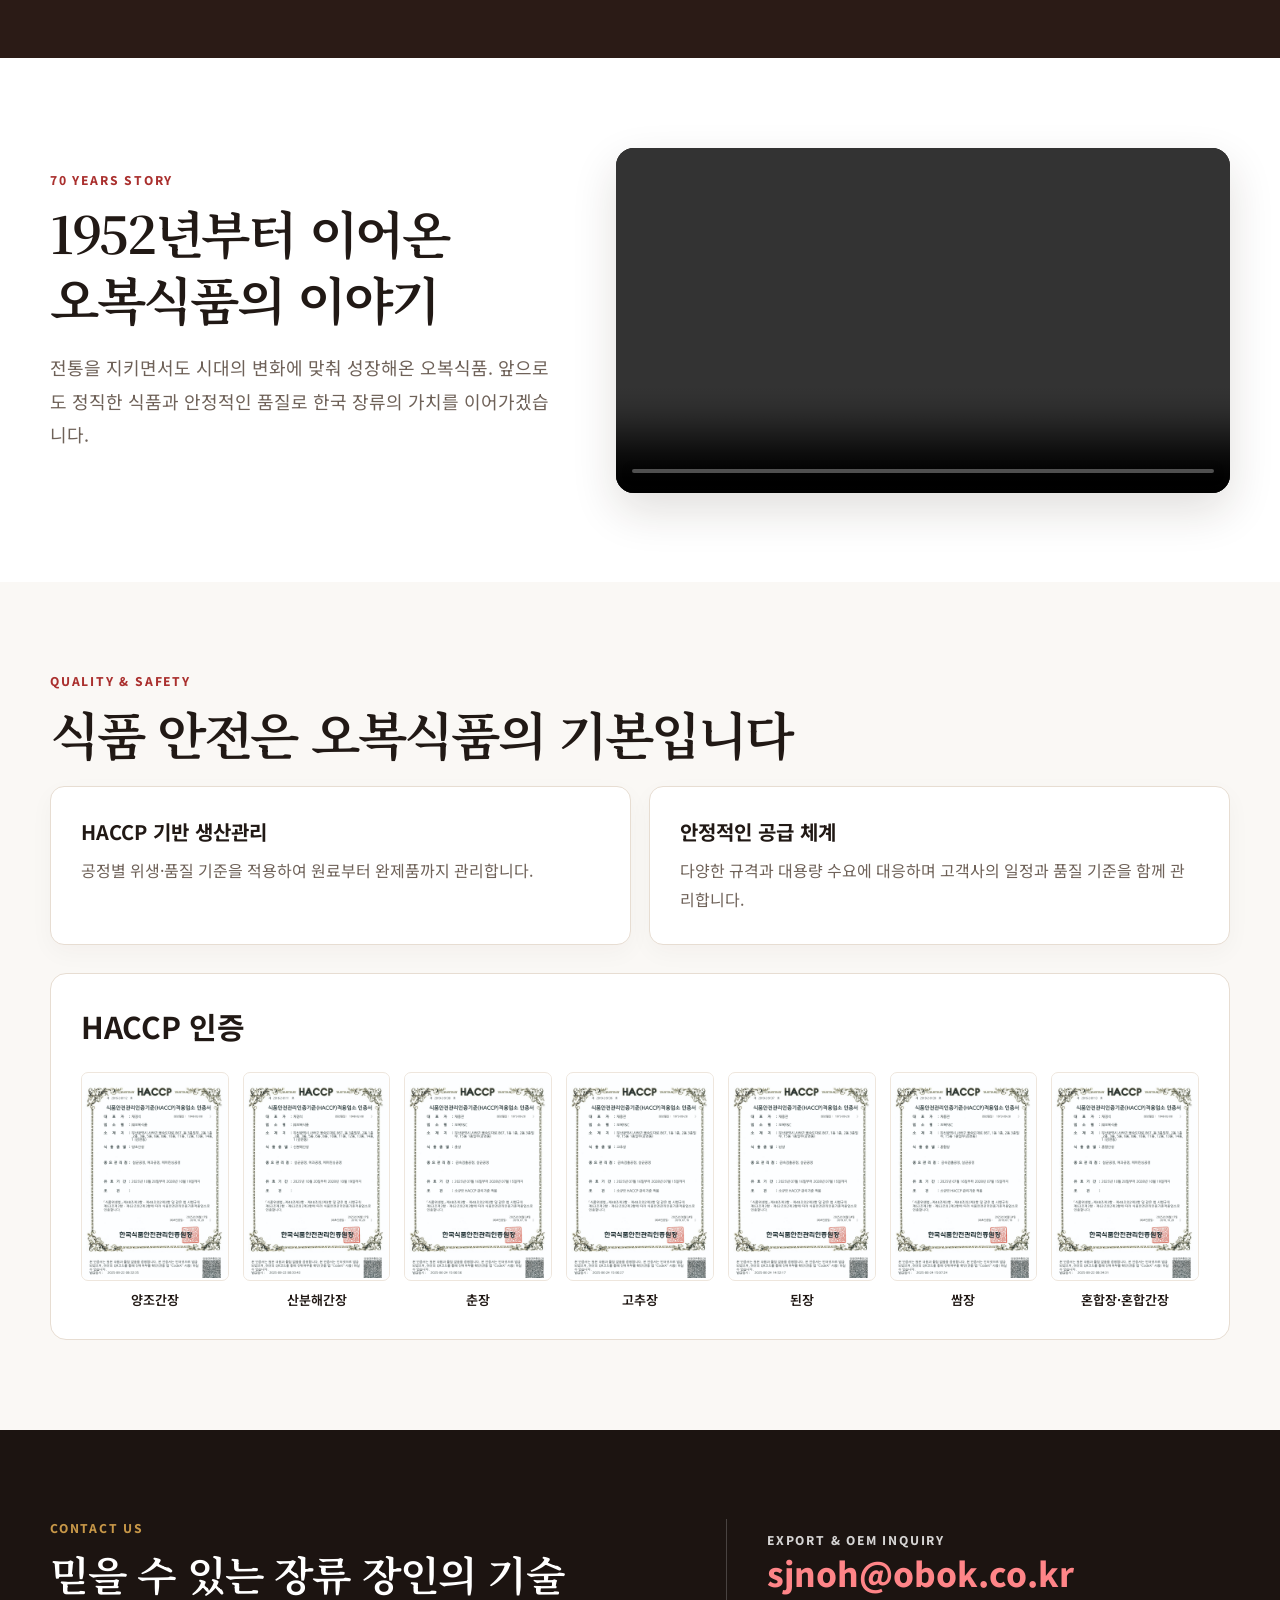
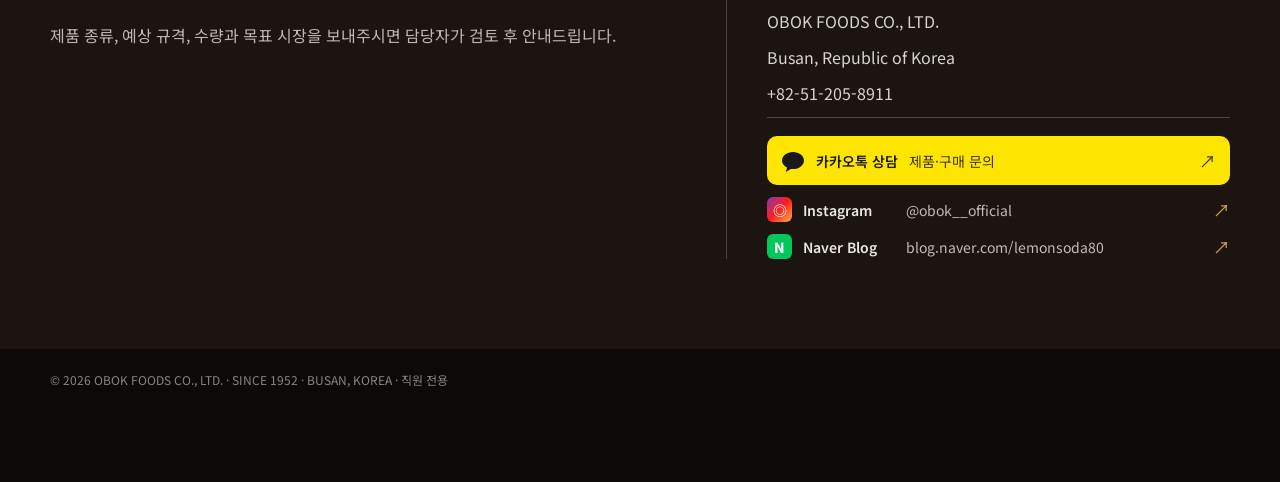
==== commit 85a638f9: "Refine Korean homepage body design while preserving hero and header" ====
--- a/index.html
+++ b/index.html
@@ -864,6 +864,92 @@
     cursor: url("/assets/obok-cursor.png") 16 16, pointer;
   }
 }
+</style>
+<style id="obok-body-refinement-20261102">
+/* 2026-11 homepage body refinement: header and hero deliberately untouched */
+main > section.content{scroll-margin-top:88px}
+main > section.content .container{max-width:1180px}
+main > section.content h2{font-weight:650;letter-spacing:-.045em;line-height:1.28}
+main > section.content .kicker{letter-spacing:.15em;font-size:12px}
+main > section.content .section-copy{max-width:670px;line-height:1.85}
+main > section.content:not(.oem):not(.contact) .kicker{color:#aa302e}
+main > section.content{padding-top:clamp(64px,7vw,104px);padding-bottom:clamp(64px,7vw,104px)}
+.philosophy-wrap,.why-story,.story-wrap{gap:clamp(28px,5vw,68px)}
+.philosophy .video-shell,.story-video{border-radius:18px}
+.philosophy-card{border:1px solid #e8dbcc;border-radius:12px;padding:20px;transition:transform .2s ease}
+.why-head{margin-bottom:34px}
+.why-photo img{border-radius:16px}
+.why-photo-label{border-radius:0 8px 0 16px}
+.why-copy h3{white-space:normal;text-wrap:balance}
+.why-grid-spaced{margin-top:38px}
+.why-card{border-radius:14px;padding:28px 22px;background:#fff;box-shadow:0 8px 26px rgba(47,29,21,.035);transition:transform .2s ease,box-shadow .2s ease}
+.why-card strong{font-size:26px}
+.why-card h3{font-size:18px;line-height:1.4}
+.products-head{align-items:end;margin-bottom:32px}
+.products-head .section-copy{max-width:390px;font-size:15px}
+.product-grid{gap:20px}
+.product-card{border:1px solid #eadfd5;border-radius:15px;padding:17px;overflow:hidden;transition:transform .22s ease,box-shadow .22s ease,border-color .22s ease}
+.product-card:hover,.why-card:hover{transform:translateY(-4px);box-shadow:0 16px 36px rgba(47,29,21,.10)}
+.product-card:hover{border-color:#dbc8b9}
+.product-image{height:230px;border-radius:10px;background:#faf7f3}
+.product-image img{padding:12px;transition:transform .24s ease}
+.product-card:hover .product-image img{transform:scale(1.045)}
+.product-card .tag{letter-spacing:.1em;font-size:11px;margin-top:16px}
+.product-card h3{font-size:18px;line-height:1.5}
+.product-card p{min-height:42px}
+.gifts{background:#faf6f0}
+.gift-grid{gap:24px}
+.gift-card{border-radius:16px;padding:20px;overflow:hidden;box-shadow:0 10px 28px rgba(47,29,21,.04)}
+.gift-card img{border-radius:10px;background:#fcfaf7}
+.gift-card h3{font-size:20px}
+.oem{background:#2b1b16}
+.oem-grid{gap:12px;background:transparent}
+.oem-grid div{border:1px solid rgba(255,255,255,.17);background:rgba(255,255,255,.045);border-radius:12px;padding:26px 22px}
+.oem-grid b{font-size:17px;line-height:1.5}
+.story-copy .quote{max-width:510px}
+.quality{background:#faf8f5}
+.quality-grid{gap:18px}
+.quality-box{border-radius:14px;background:#fff;box-shadow:0 8px 24px rgba(47,29,21,.035)}
+.quality-box h3{font-size:20px}
+.haccp-photo{border-radius:16px;margin-top:28px;padding:clamp(16px,3vw,30px)}
+.haccp-cert-grid figure{min-width:0}
+.haccp-cert-grid img{border:1px solid #eee6dd;border-radius:7px}
+.haccp-cert-grid figcaption{font-size:13px;word-break:keep-all}
+.contact{background:#1c1411}
+.contact-title{white-space:normal;text-wrap:balance}
+.contact-info .email{font-size:clamp(22px,2.6vw,35px)}
+.contact-info .email a{color:#ff8588;text-decoration:none;overflow-wrap:anywhere}
+.contact-info .email a:hover{text-decoration:underline}
+.obok-section-action{display:flex;flex-wrap:wrap;gap:12px;justify-content:center;margin-top:38px}
+.obok-section-action-light{justify-content:flex-start}
+.obok-btn{display:inline-flex;align-items:center;justify-content:center;gap:16px;min-height:48px;border-radius:8px;padding:13px 22px;font-weight:750;font-size:14px;text-decoration:none;transition:transform .2s ease,background .2s ease}
+.obok-btn:hover{transform:translateY(-2px)}
+.obok-btn:focus-visible{outline:3px solid #d39960;outline-offset:3px}
+.obok-btn-primary{background:#b61520;color:#fff}
+.obok-btn-primary:hover{background:#94111a;color:#fff}
+.obok-btn-ghost{border:1px solid #d9c9ba;color:#37271f;background:#fff}
+.obok-btn-light{color:#271711;background:#fff4e7}
+.obok-btn-outline-light{color:#fff;border:1px solid rgba(255,255,255,.5)}
+@media(max-width:960px){.products-head{display:block}.products-head .section-copy{max-width:680px}.why-story,.philosophy-wrap,.story-wrap{gap:32px}}
+@media(max-width:650px){
+ main > section.content{padding-top:62px;padding-bottom:62px}
+ main > section.content h2{font-size:clamp(29px,7.5vw,36px)}
+ .product-grid{grid-template-columns:repeat(2,minmax(0,1fr));gap:12px}
+ .product-card{padding:10px;border-radius:12px}
+ .product-image{height:clamp(126px,38vw,195px)}
+ .product-image img{padding:5px}
+ .product-card .tag{font-size:9px;margin-top:12px}
+ .product-card h3{font-size:15px;margin:6px 0}
+ .product-card p{font-size:12px;min-height:0}
+ .why-grid,.philosophy-cards,.gift-grid,.oem-grid,.quality-grid{grid-template-columns:1fr}
+ .why-card,.quality-box{padding:23px}
+ .haccp-cert-grid{grid-template-columns:repeat(2,minmax(0,1fr))}
+ .obok-section-action{margin-top:27px;gap:10px}
+ .obok-btn{width:100%;font-size:14px}
+ .contact-info .email{font-size:clamp(20px,5.5vw,29px)}
+}
+@media(hover:none){.product-card:hover,.why-card:hover,.obok-btn:hover{transform:none}}
+@media(prefers-reduced-motion:reduce){.product-card,.product-image img,.why-card,.obok-btn{transition:none}}
 </style>
 </head>
 <body>
@@ -1039,6 +1125,7 @@
           <span class="tag">BULK</span><h3>고추장 14kg</h3><p>대량 조리와 식품 제조를 위한 업소용 제품</p>
         </article>
       </div>
+      <div class="obok-section-action"><a class="obok-btn obok-btn-primary" href="/brochure/">전체 제품 브로셔 보기 <span aria-hidden="true">↗</span></a><a class="obok-btn obok-btn-ghost" href="#contact">제품·규격 문의 <span aria-hidden="true">→</span></a></div>
     </div>
   </section>
 
@@ -1071,6 +1158,7 @@
         <div><b>생산·품질관리</b><span>안정적인 생산과 공정관리</span></div>
         <div><b>수출 지원</b><span>라벨·포장·규격서 맞춤 대응</span></div>
       </div>
+      <div class="obok-section-action obok-section-action-light"><a class="obok-btn obok-btn-light" href="mailto:sjnoh@obok.co.kr?subject=OBOK%20OEM%20Inquiry">OEM·수출 상담 이메일 <span aria-hidden="true">↗</span></a><a class="obok-btn obok-btn-outline-light" href="/brochure/">제품 브로셔 <span aria-hidden="true">→</span></a></div>
     </div>
   </section>
 
@@ -1122,7 +1210,7 @@
       </div>
       <div class="contact-info">
         <div class="kicker">EXPORT & OEM INQUIRY</div>
-        <div class="email">sjnoh@obok.co.kr</div>
+        <div class="email"><a href="mailto:sjnoh@obok.co.kr" aria-label="오복식품 수출 및 OEM 문의 이메일 보내기">sjnoh@obok.co.kr</a></div>
         <div>OBOK FOODS CO., LTD.</div>
         <div>Busan, Republic of Korea</div>
         <div><a href="tel:+82512058911" style="color: inherit; text-decoration: none;">+82-51-205-8911</a></div>
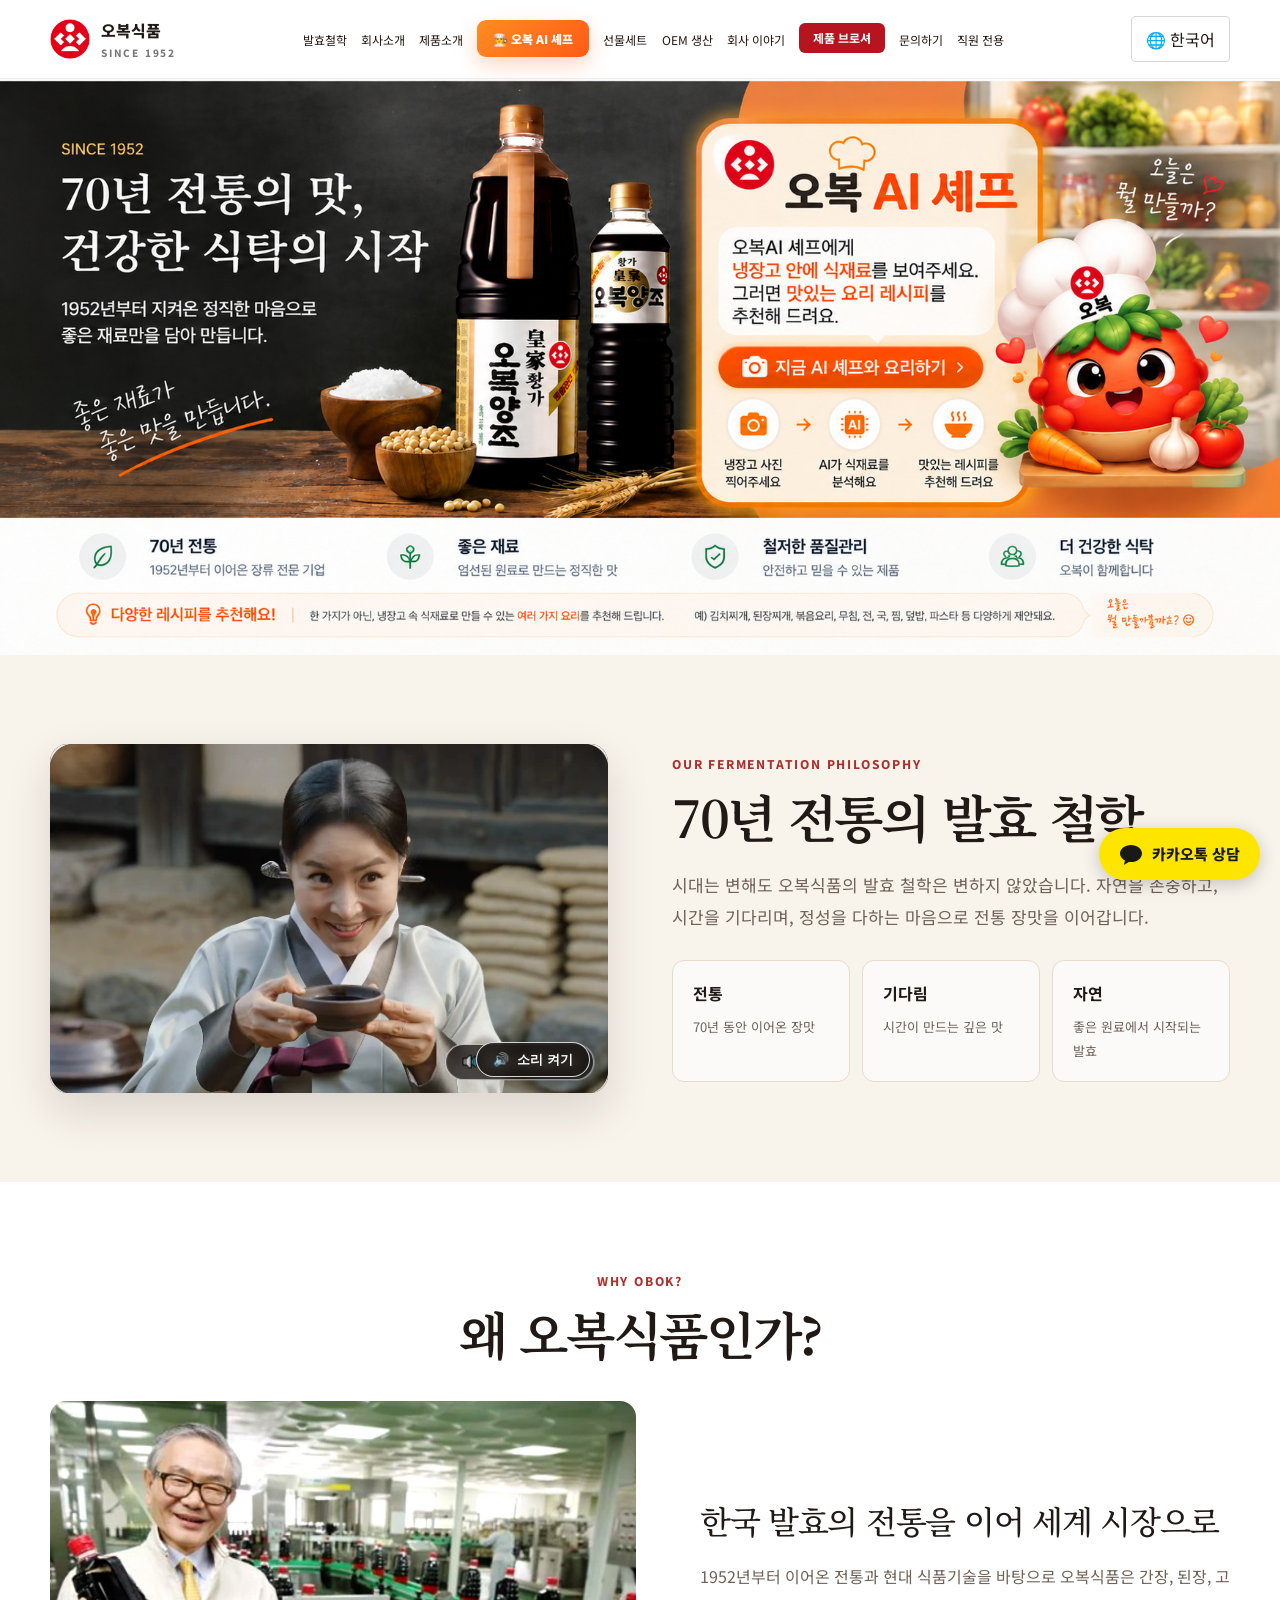
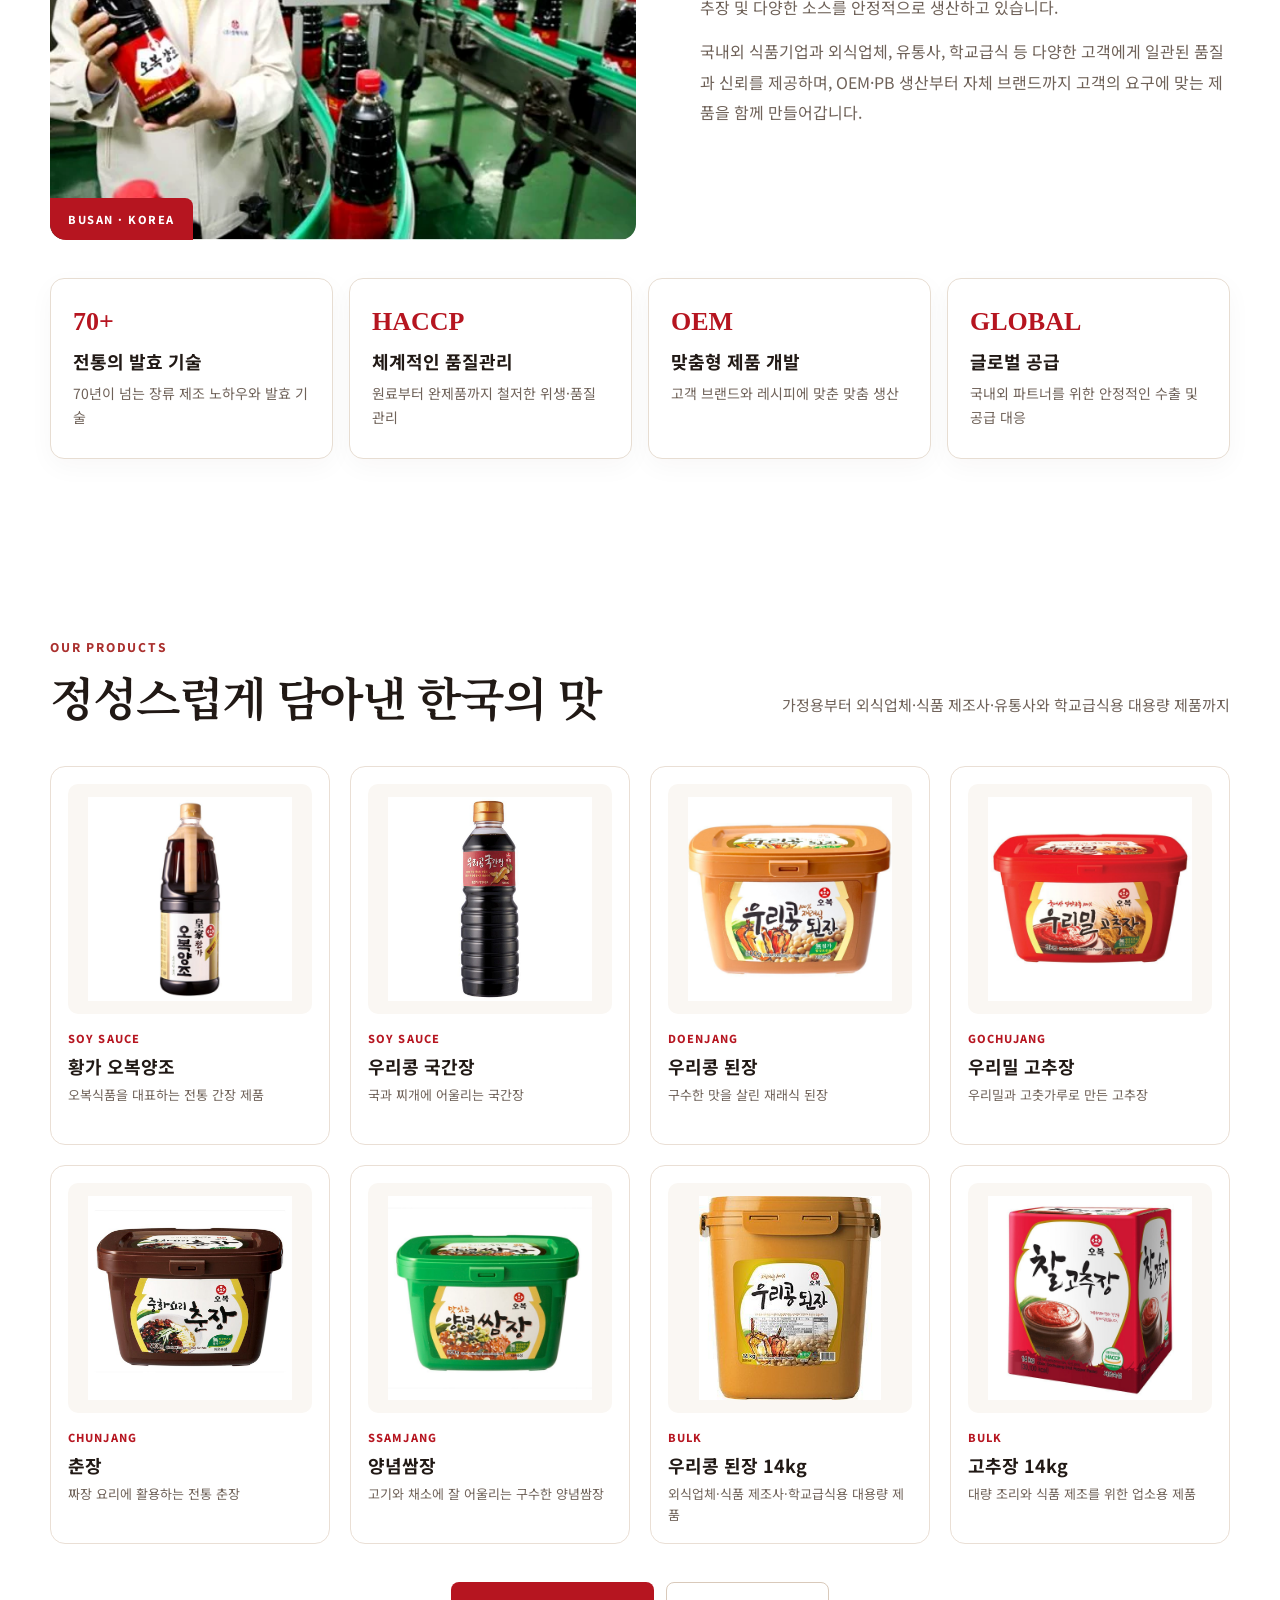
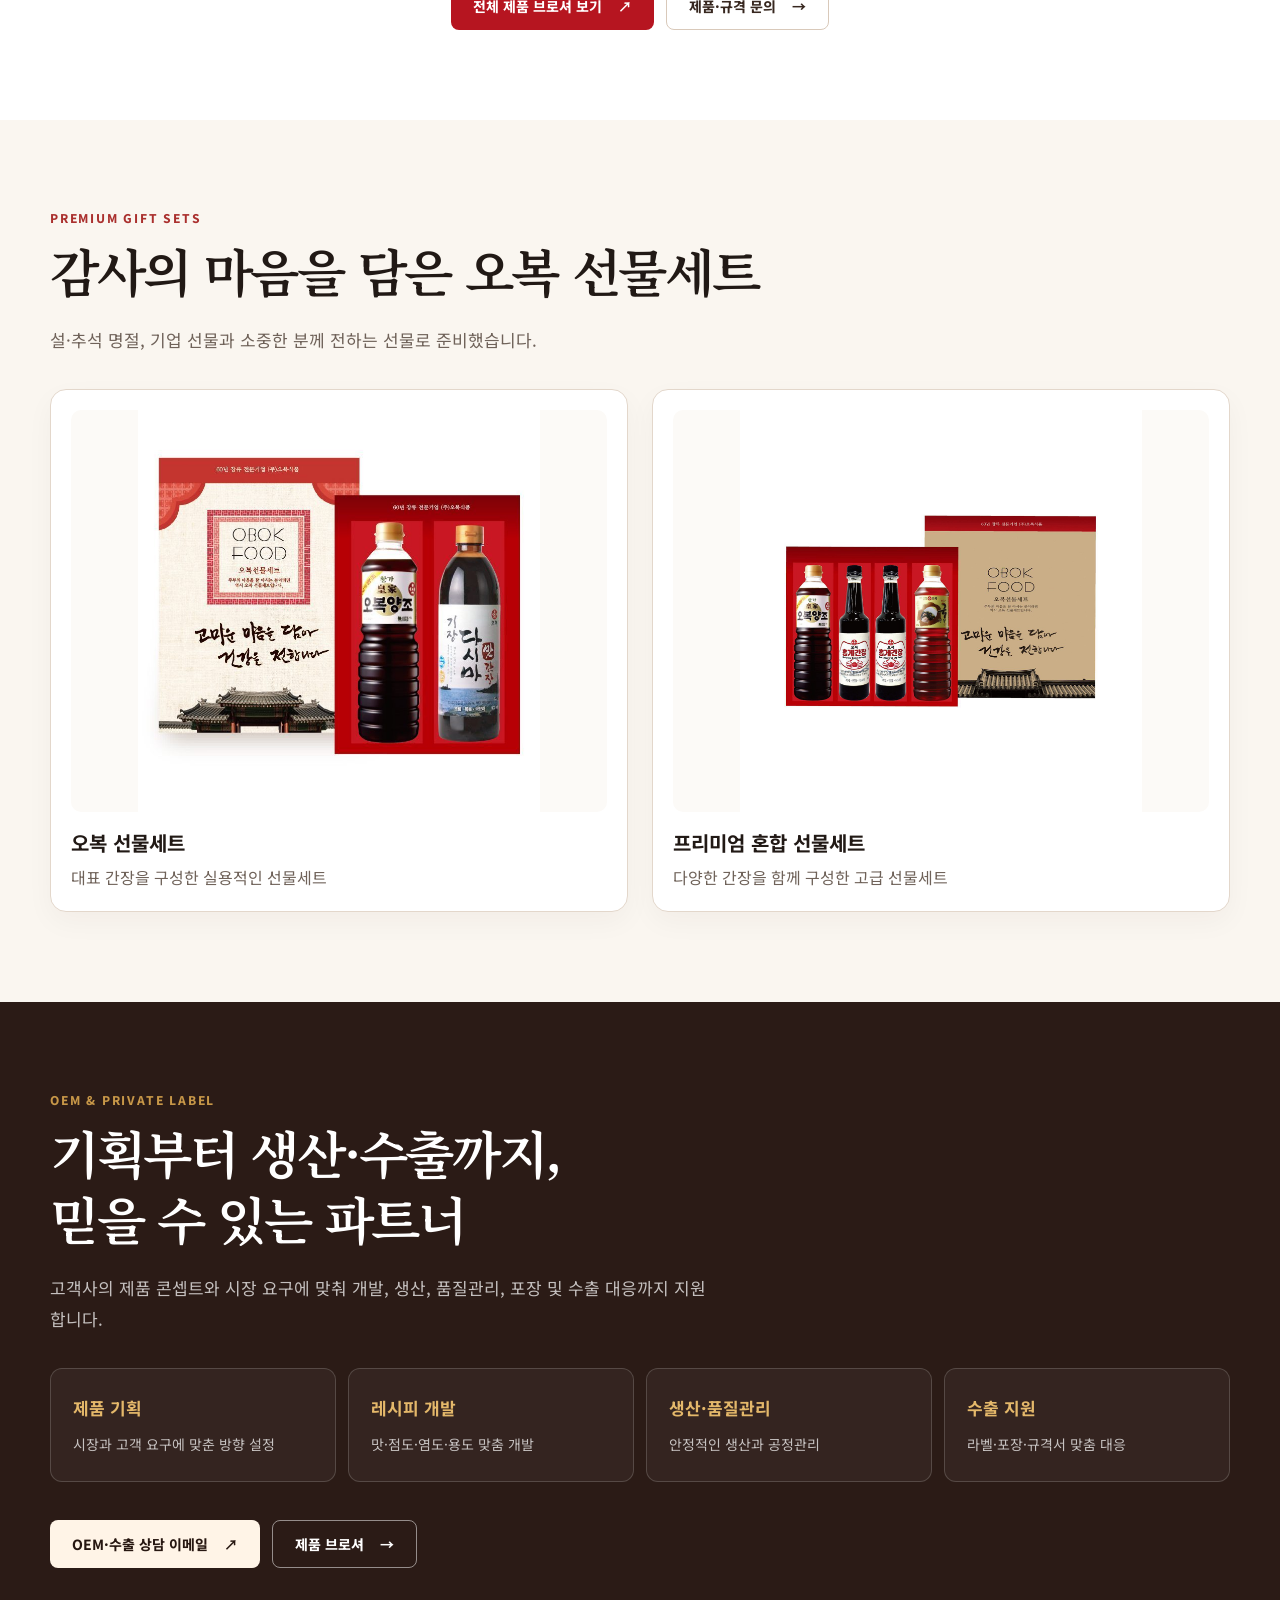
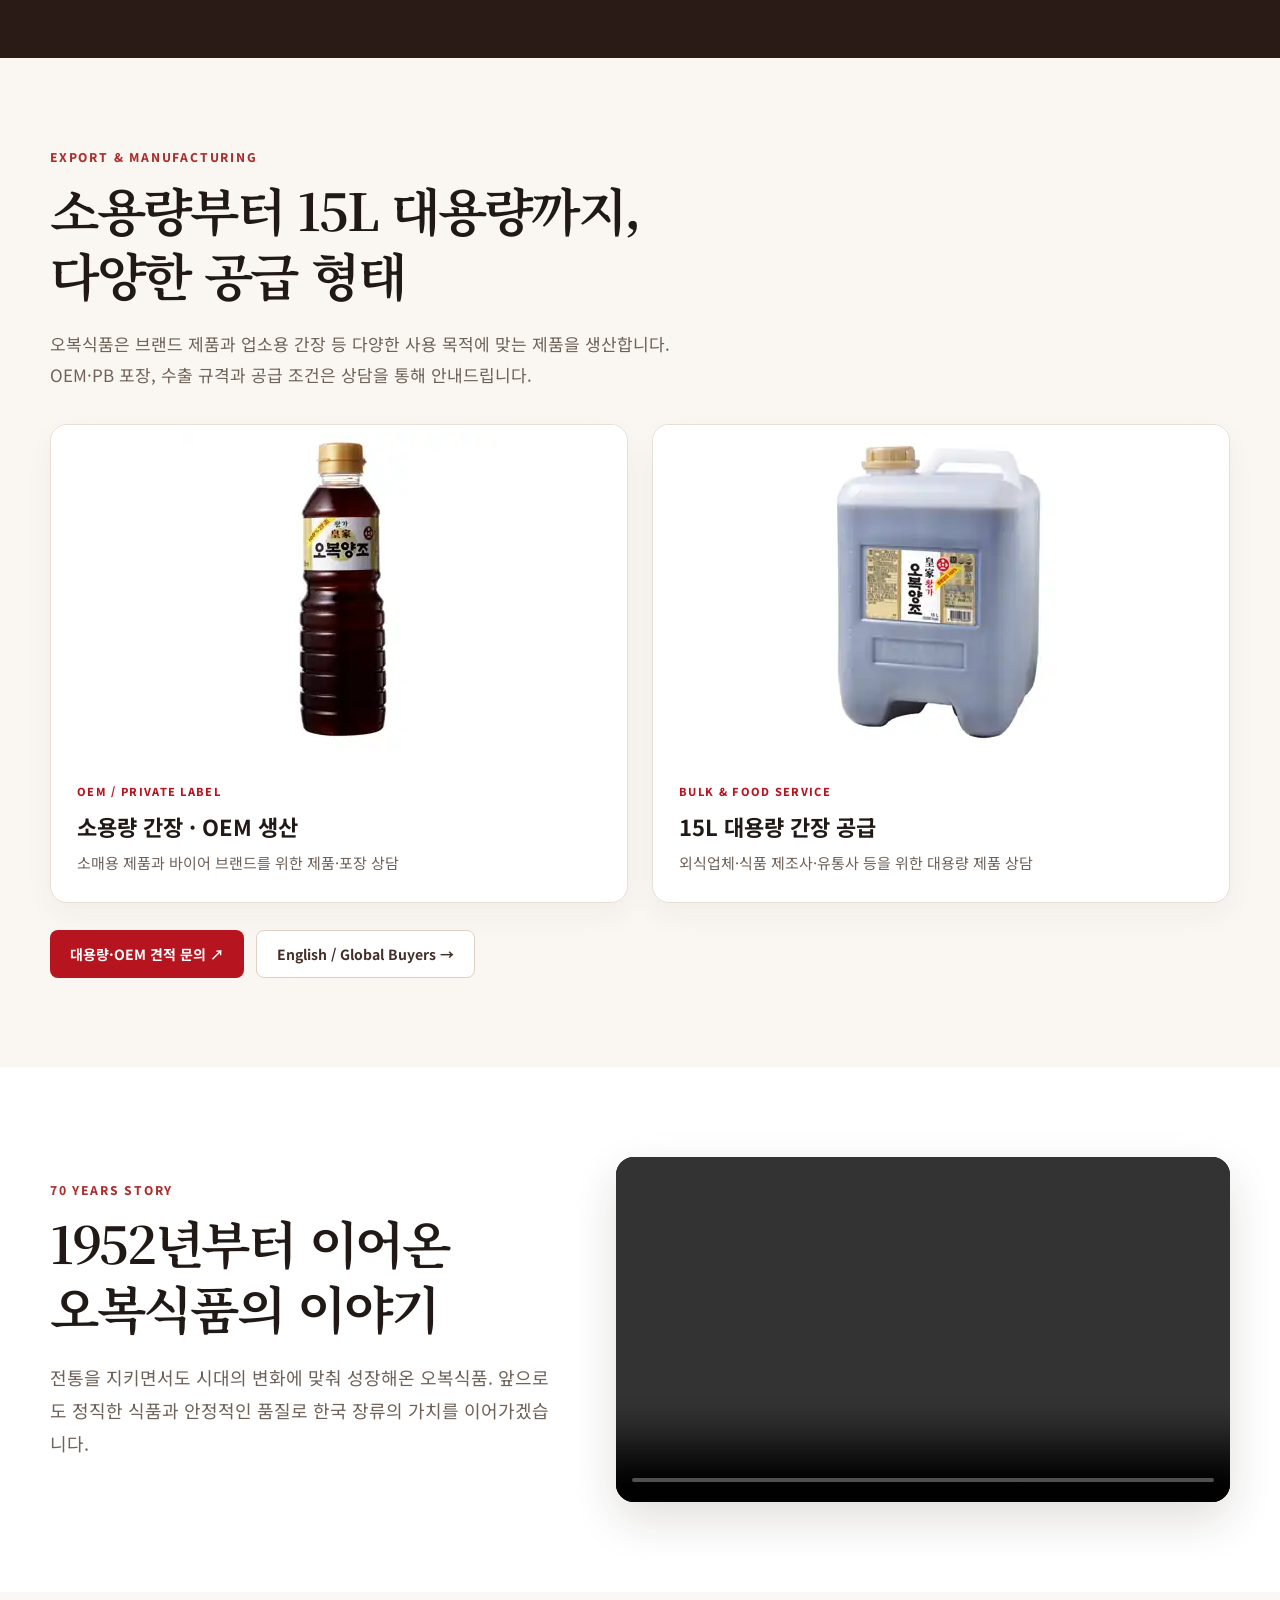
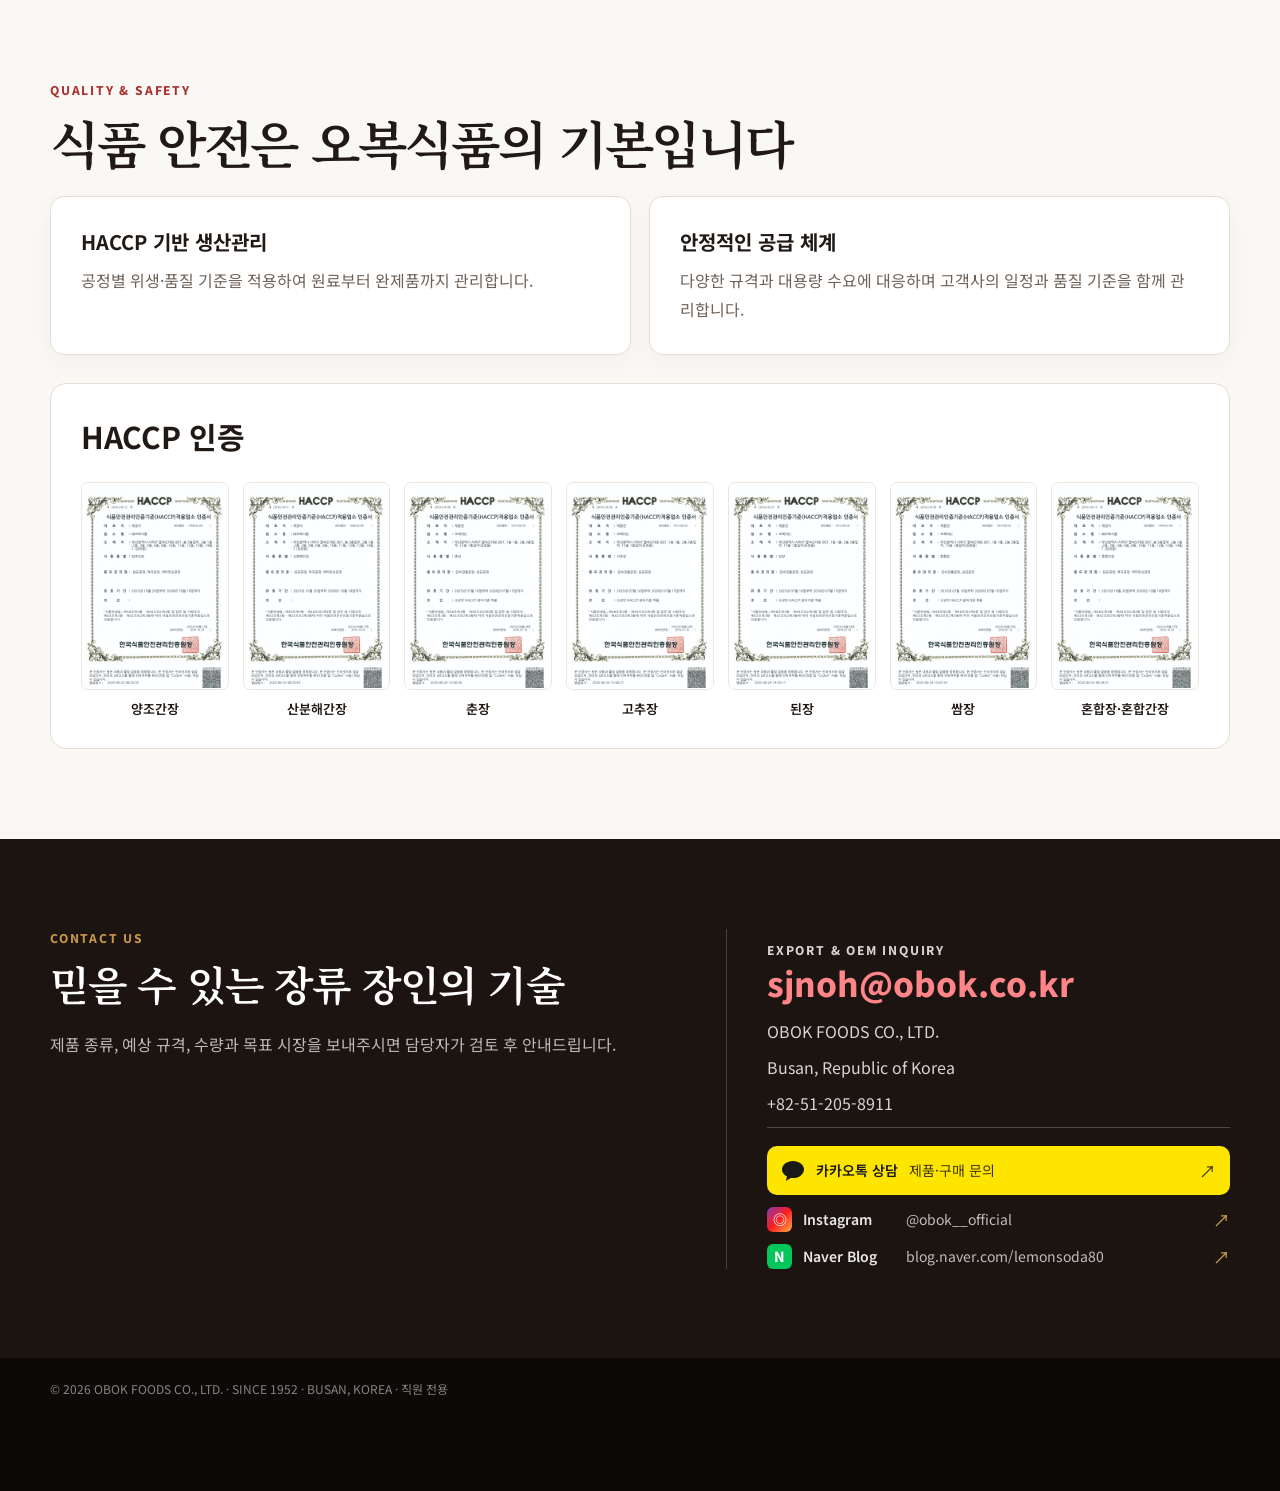
==== commit 736e4dee: "Show actual OBOK 500mL and 15L soy sauce products in Korean and English export sections" ====
--- a/index.html
+++ b/index.html
@@ -951,6 +951,22 @@
 @media(hover:none){.product-card:hover,.why-card:hover,.obok-btn:hover{transform:none}}
 @media(prefers-reduced-motion:reduce){.product-card,.product-image img,.why-card,.obok-btn{transition:none}}
 </style>
+<style id="obok-export-supply-design-20261102">
+.obok-export-supply{background:#faf7f2}
+.obok-export-supply .section-copy{max-width:760px}
+.obok-export-grid{display:grid;grid-template-columns:repeat(2,minmax(0,1fr));gap:24px;margin-top:34px}
+.obok-export-card{background:#fff;border:1px solid #e8ded3;border-radius:17px;overflow:hidden;box-shadow:0 12px 30px rgba(47,29,21,.045)}
+.obok-export-photo{height:330px;display:flex;align-items:center;justify-content:center;background:#fff}
+.obok-export-photo img{width:100%;height:100%;max-width:320px;object-fit:contain}
+.obok-export-card-copy{padding:22px 26px 26px}
+.obok-export-card-copy span{font-size:11px;color:#b61520;font-weight:800;letter-spacing:.12em}
+.obok-export-card-copy h3{font-size:22px;margin:10px 0 8px;line-height:1.4}
+.obok-export-card-copy p{margin:0;color:#6f6259;font-size:15px;line-height:1.7}
+.obok-export-links{display:flex;flex-wrap:wrap;gap:12px;margin-top:27px}
+.obok-export-links a{display:inline-flex;align-items:center;justify-content:center;padding:13px 20px;border-radius:8px;font-weight:700;font-size:14px;background:#b61520;color:#fff}
+.obok-export-links a+a{background:#fff;color:#442f28;border:1px solid #ded0c2}
+@media(max-width:650px){.obok-export-grid{grid-template-columns:1fr;gap:16px}.obok-export-photo{height:285px}.obok-export-card-copy{padding:18px 20px}.obok-export-card-copy h3{font-size:20px}.obok-export-links a{width:100%}}
+</style>
 </head>
 <body>
 <header>
@@ -1162,6 +1178,26 @@
     </div>
   </section>
 
+
+  <section class="content obok-export-supply" id="export-supply" aria-labelledby="obok-export-supply-title">
+    <div class="container">
+      <div class="kicker">EXPORT &amp; MANUFACTURING</div>
+      <h2 id="obok-export-supply-title">소용량부터 15L 대용량까지,<br>다양한 공급 형태</h2>
+      <p class="section-copy">오복식품은 브랜드 제품과 업소용 간장 등 다양한 사용 목적에 맞는 제품을 생산합니다. OEM·PB 포장, 수출 규격과 공급 조건은 상담을 통해 안내드립니다.</p>
+      <div class="obok-export-grid">
+        <article class="obok-export-card">
+          <div class="obok-export-photo"><img src="assets/obok-oem-soy-500ml.webp" width="320" height="320" loading="lazy" decoding="async" alt="황가 오복양조 간장 500mL 소용량 제품"></div>
+          <div class="obok-export-card-copy"><span>OEM / PRIVATE LABEL</span><h3>소용량 간장 · OEM 생산</h3><p>소매용 제품과 바이어 브랜드를 위한 제품·포장 상담</p></div>
+        </article>
+        <article class="obok-export-card">
+          <div class="obok-export-photo"><img src="assets/obok-bulk-soy-15l.webp" width="320" height="320" loading="lazy" decoding="async" alt="황가 오복양조 간장 15L 대용량 업소용 제품"></div>
+          <div class="obok-export-card-copy"><span>BULK &amp; FOOD SERVICE</span><h3>15L 대용량 간장 공급</h3><p>외식업체·식품 제조사·유통사 등을 위한 대용량 제품 상담</p></div>
+        </article>
+      </div>
+      <div class="obok-export-links"><a href="mailto:sjnoh@obok.co.kr?subject=OBOK%20Soy%20Sauce%20Inquiry">대용량·OEM 견적 문의 ↗</a><a href="/en/#oem">English / Global Buyers →</a></div>
+    </div>
+  </section>
+
   <section id="story" class="content">
     <div class="container story-wrap">
       <div class="story-copy">
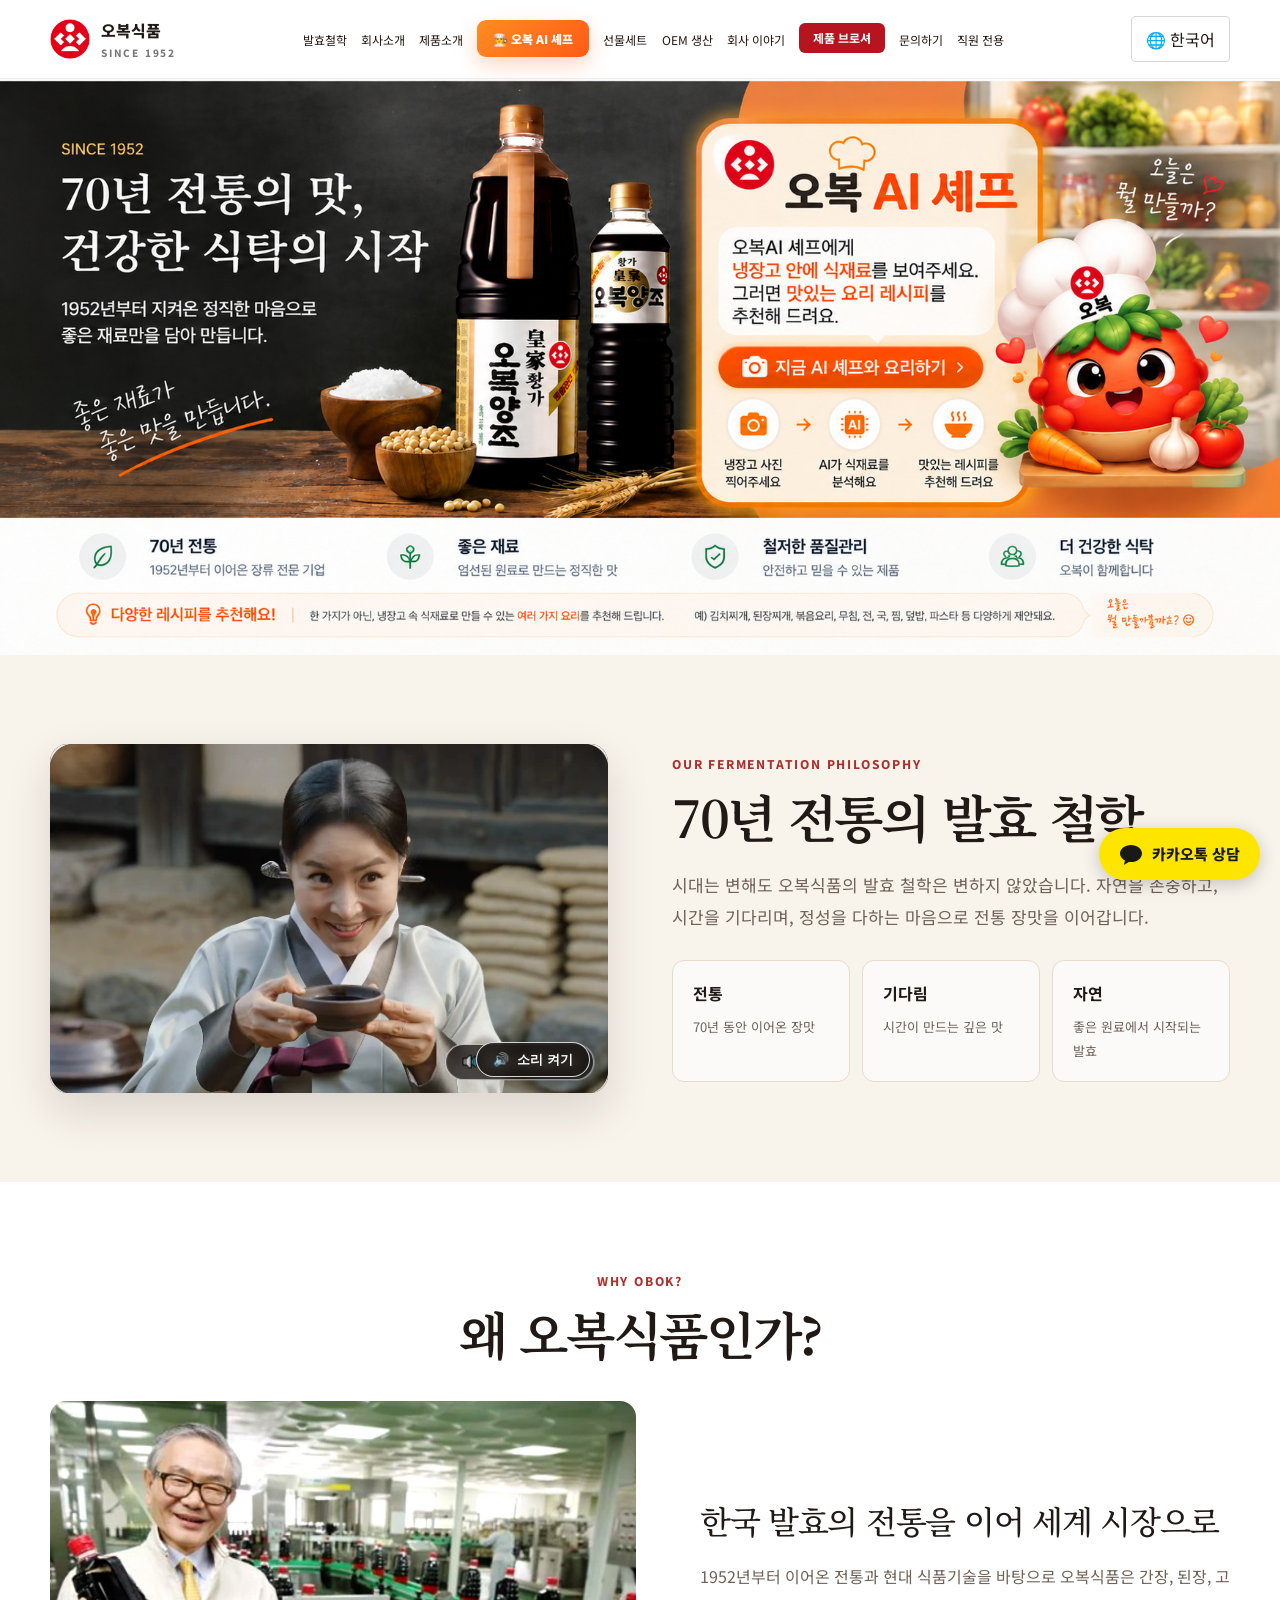
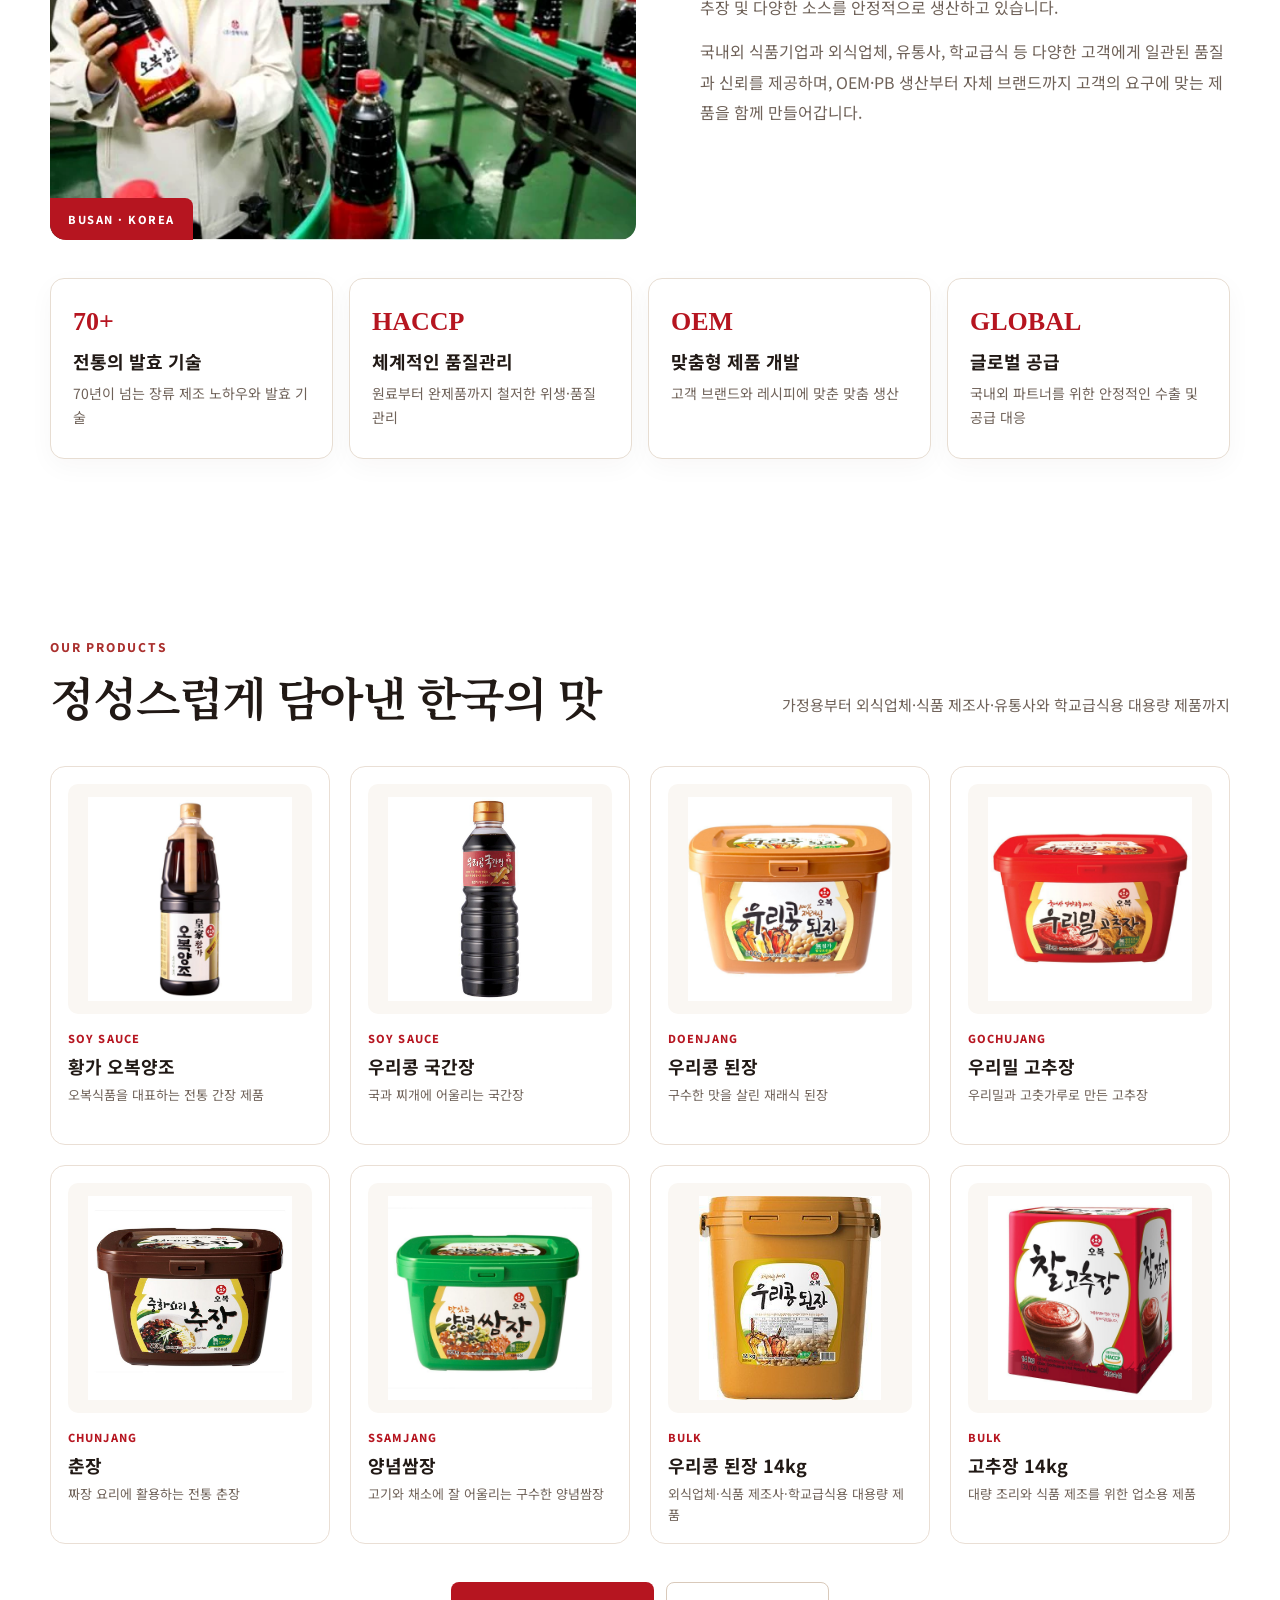
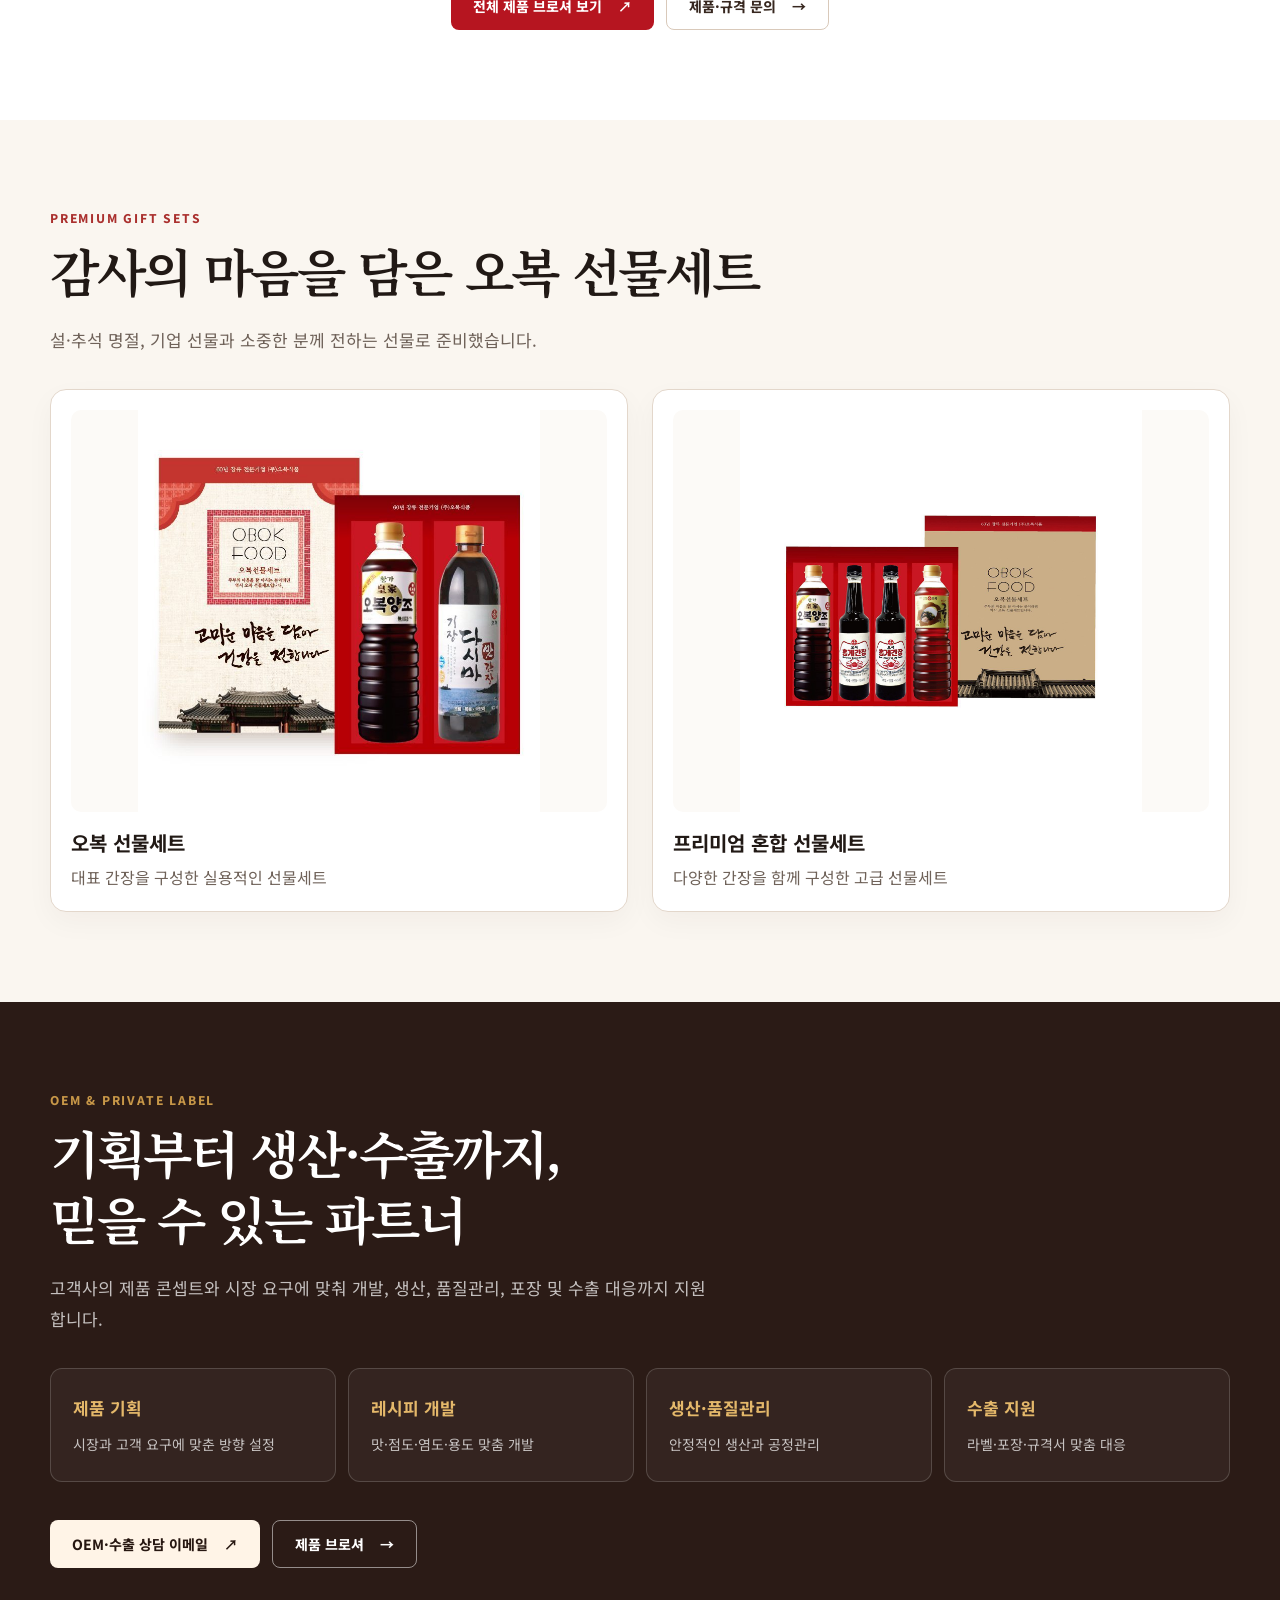
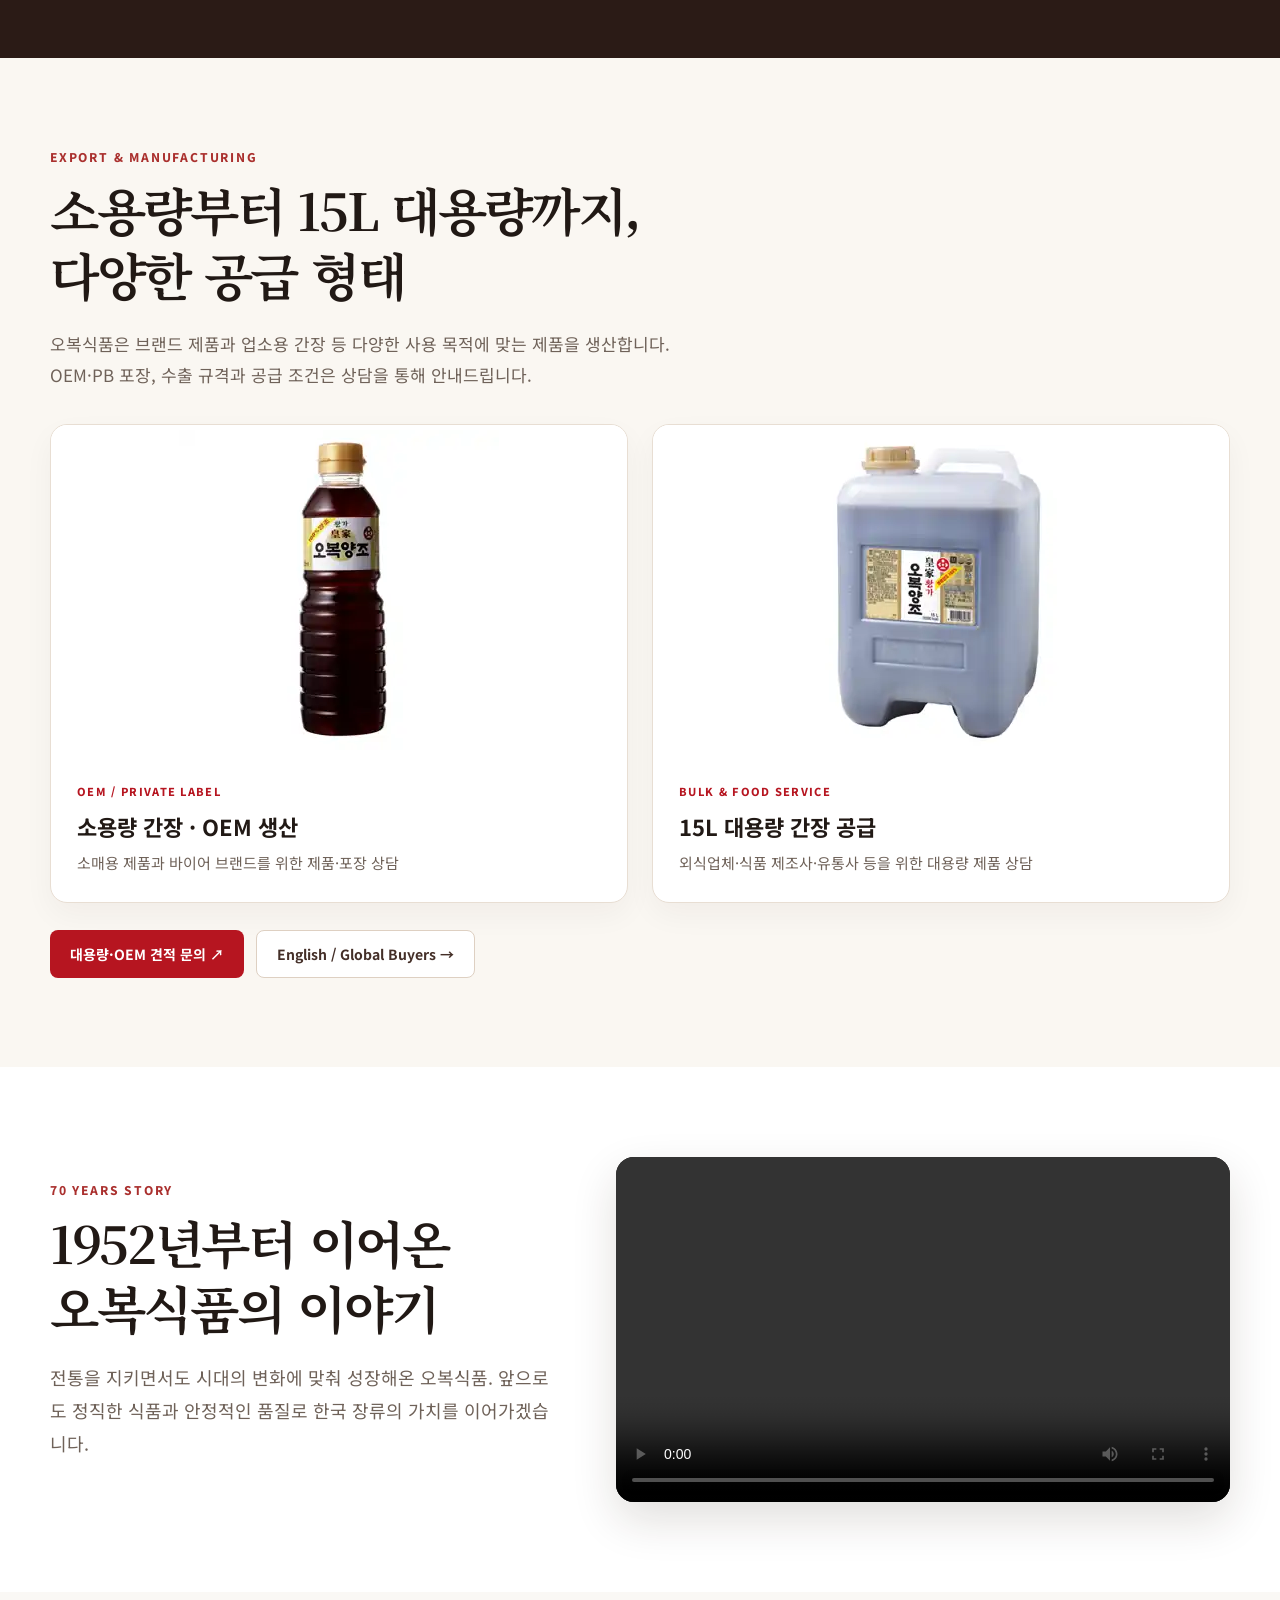
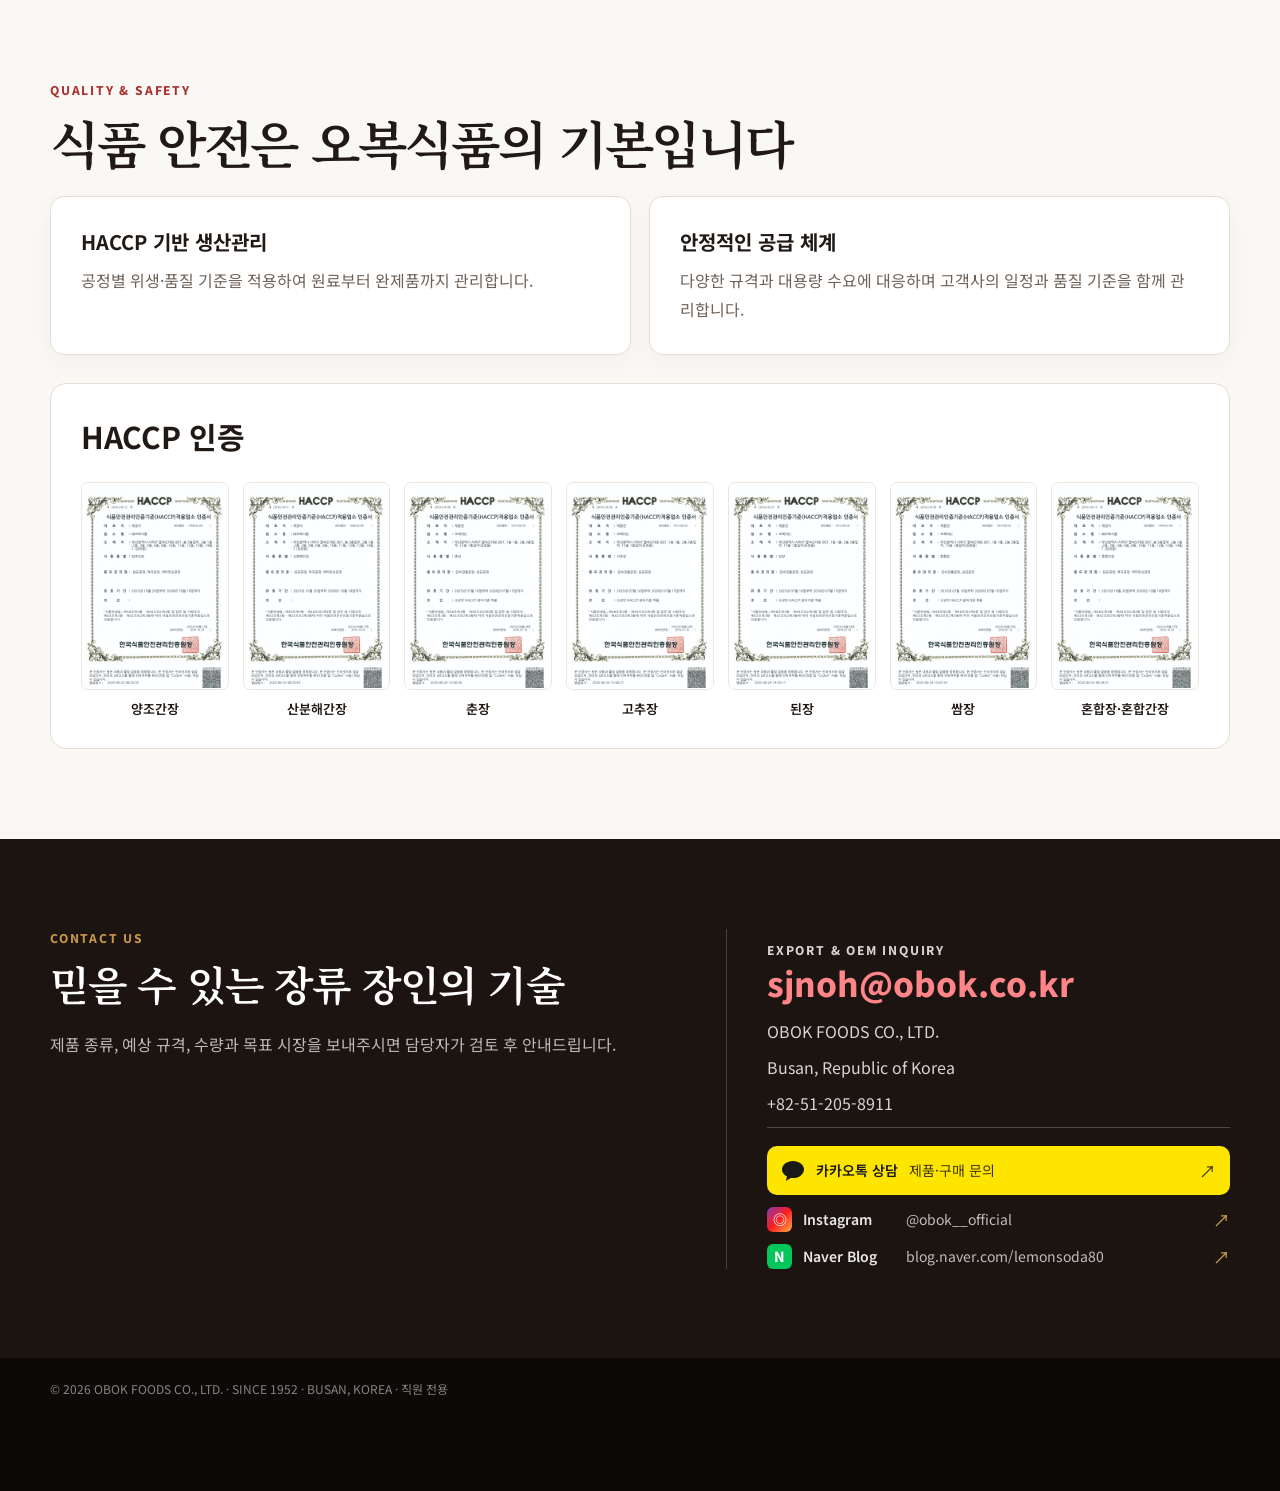
==== commit 10624cbd: "Update OBOK Foods KakaoTalk channel links" ====
--- a/index.html
+++ b/index.html
@@ -1251,7 +1251,7 @@
         <div>Busan, Republic of Korea</div>
         <div><a href="tel:+82512058911" style="color: inherit; text-decoration: none;">+82-51-205-8911</a></div>
         <div class="contact-social">
-          <a class="obok-kakao-contact" href="https://pf.kakao.com/_SxjfxiX/chat" target="_blank" rel="noopener noreferrer" aria-label="오복식품 카카오톡 상담 새 창에서 열기">
+          <a class="obok-kakao-contact" href="https://pf.kakao.com/_xcaqxnj/chat" target="_blank" rel="noopener noreferrer" aria-label="오복식품 카카오톡 상담 새 창에서 열기">
             <svg class="obok-kakao-icon" viewBox="0 0 24 24" aria-hidden="true" focusable="false"><path fill="currentColor" d="M12 3C5.9 3 1 6.8 1 11.5c0 3 2 5.6 5 7.1L4.8 23l5-3.1c.7.1 1.5.2 2.2.2 6.1 0 11-3.8 11-8.6S18.1 3 12 3Z"/></svg>
             <span class="social-name">카카오톡 상담</span>
             <span class="social-value">제품·구매 문의</span>
@@ -1277,7 +1277,7 @@
 
 <footer><div class="container">© 2026 OBOK FOODS CO., LTD. · SINCE 1952 · BUSAN, KOREA · <a href="/staff/">직원 전용</a></div></footer>
 
-<a class="obok-kakao-float" href="https://pf.kakao.com/_SxjfxiX/chat" target="_blank" rel="noopener noreferrer" aria-label="오복식품 카카오톡 상담 새 창에서 열기">
+<a class="obok-kakao-float" href="https://pf.kakao.com/_xcaqxnj/chat" target="_blank" rel="noopener noreferrer" aria-label="오복식품 카카오톡 상담 새 창에서 열기">
   <svg class="obok-kakao-icon" viewBox="0 0 24 24" aria-hidden="true" focusable="false"><path fill="currentColor" d="M12 3C5.9 3 1 6.8 1 11.5c0 3 2 5.6 5 7.1L4.8 23l5-3.1c.7.1 1.5.2 2.2.2 6.1 0 11-3.8 11-8.6S18.1 3 12 3Z"/></svg>
   <span>카카오톡 상담</span>
 </a>
